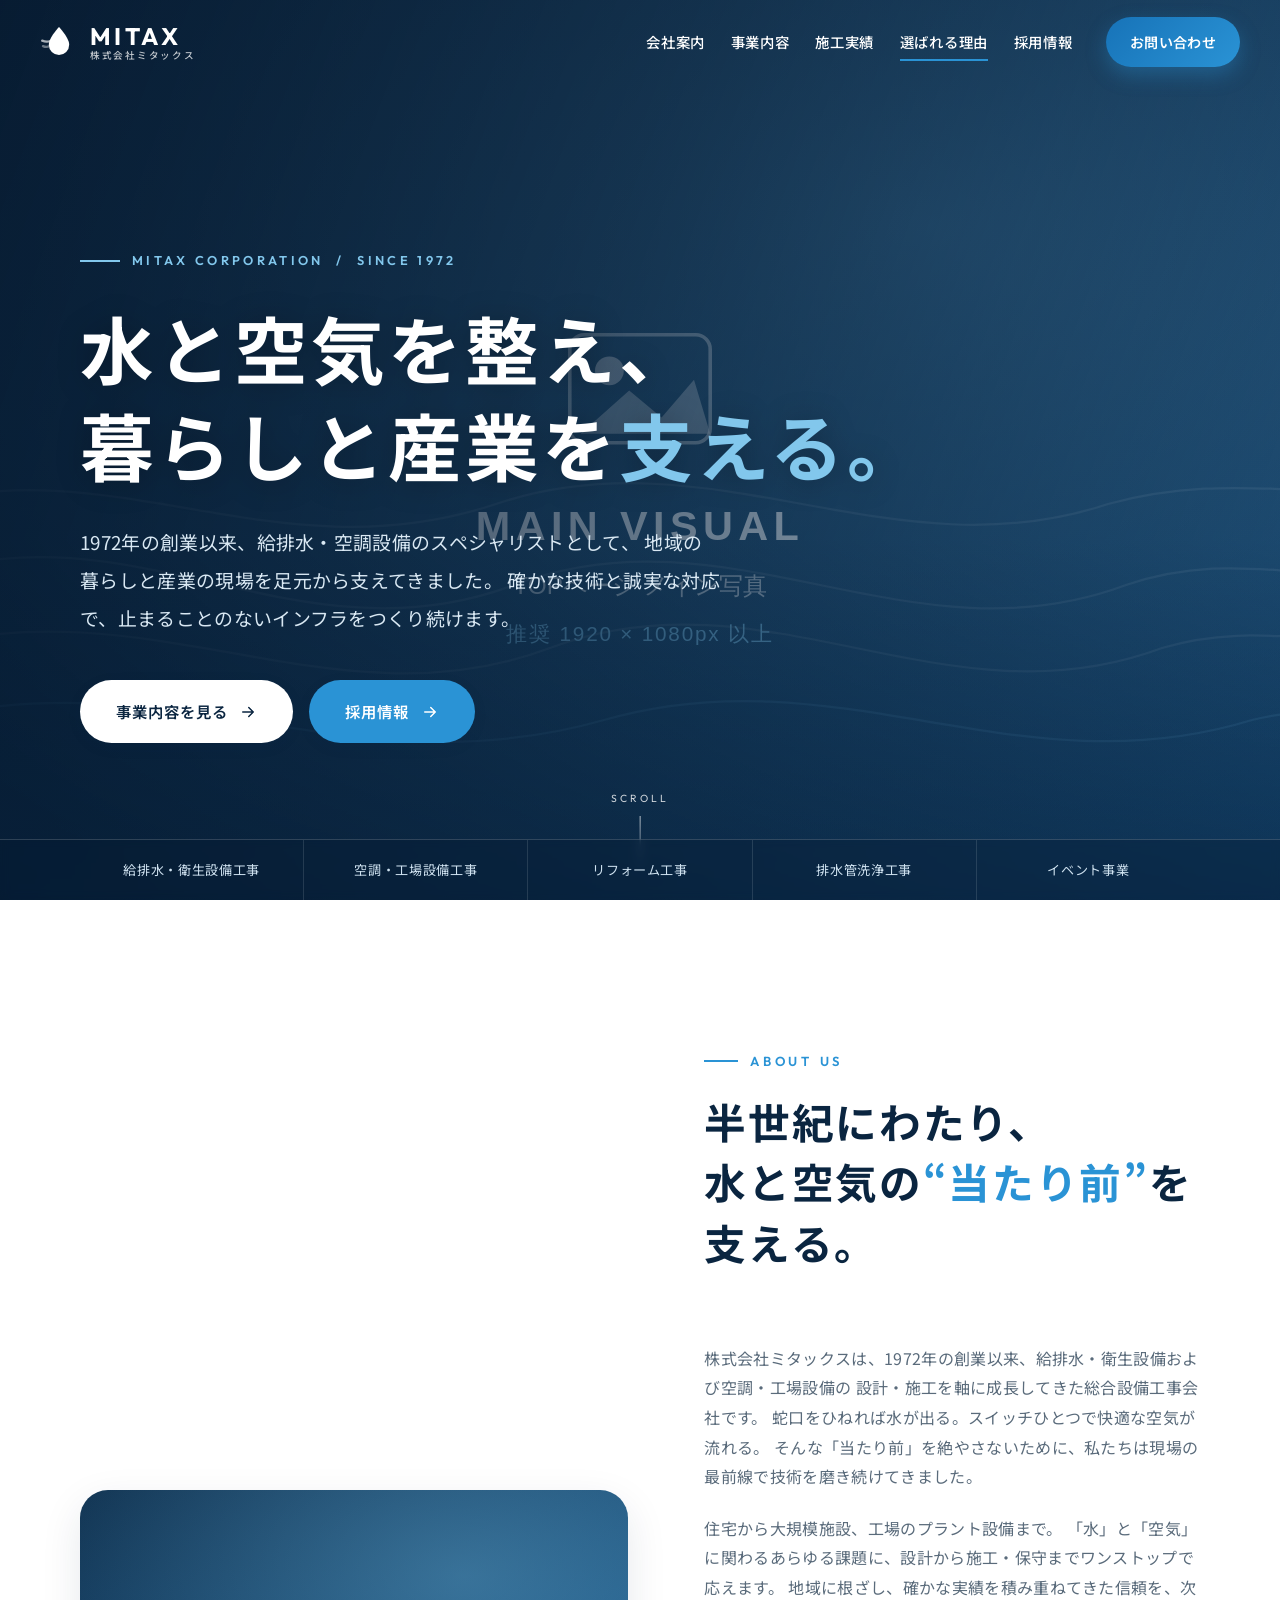
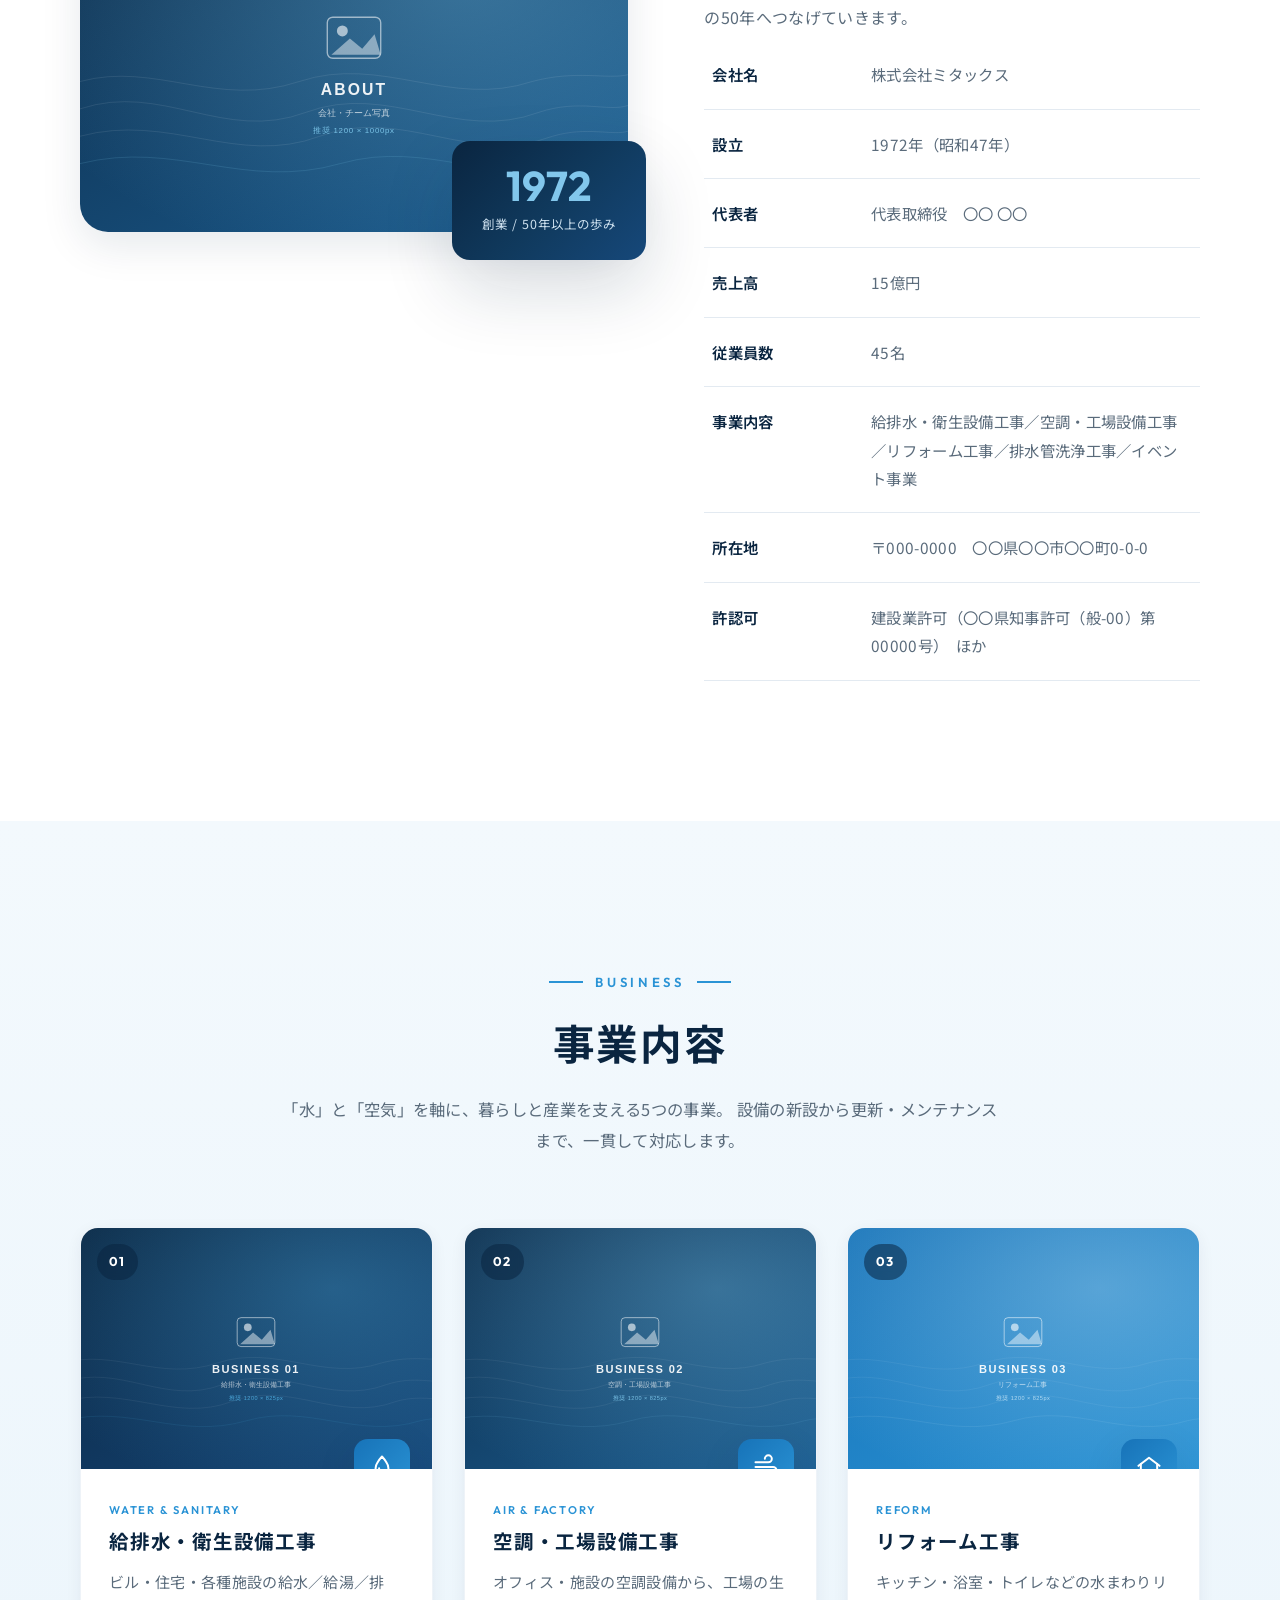
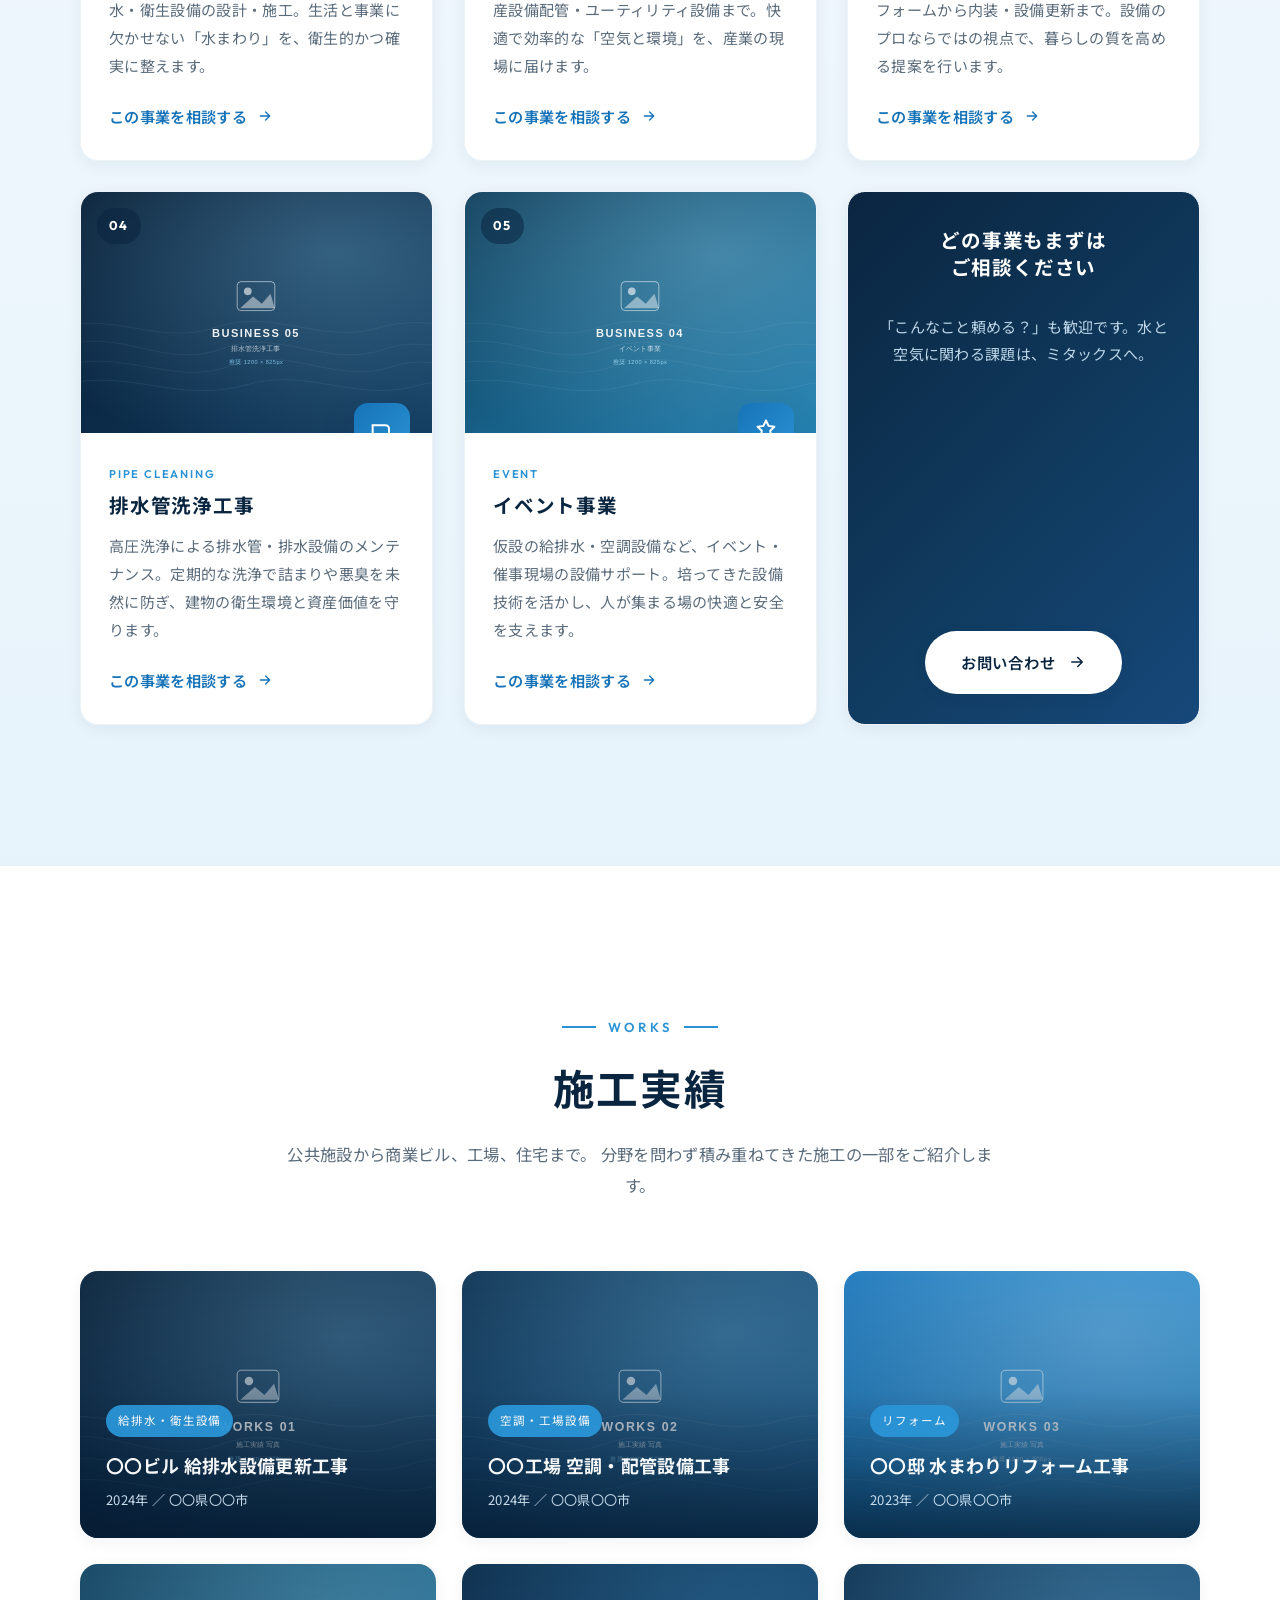
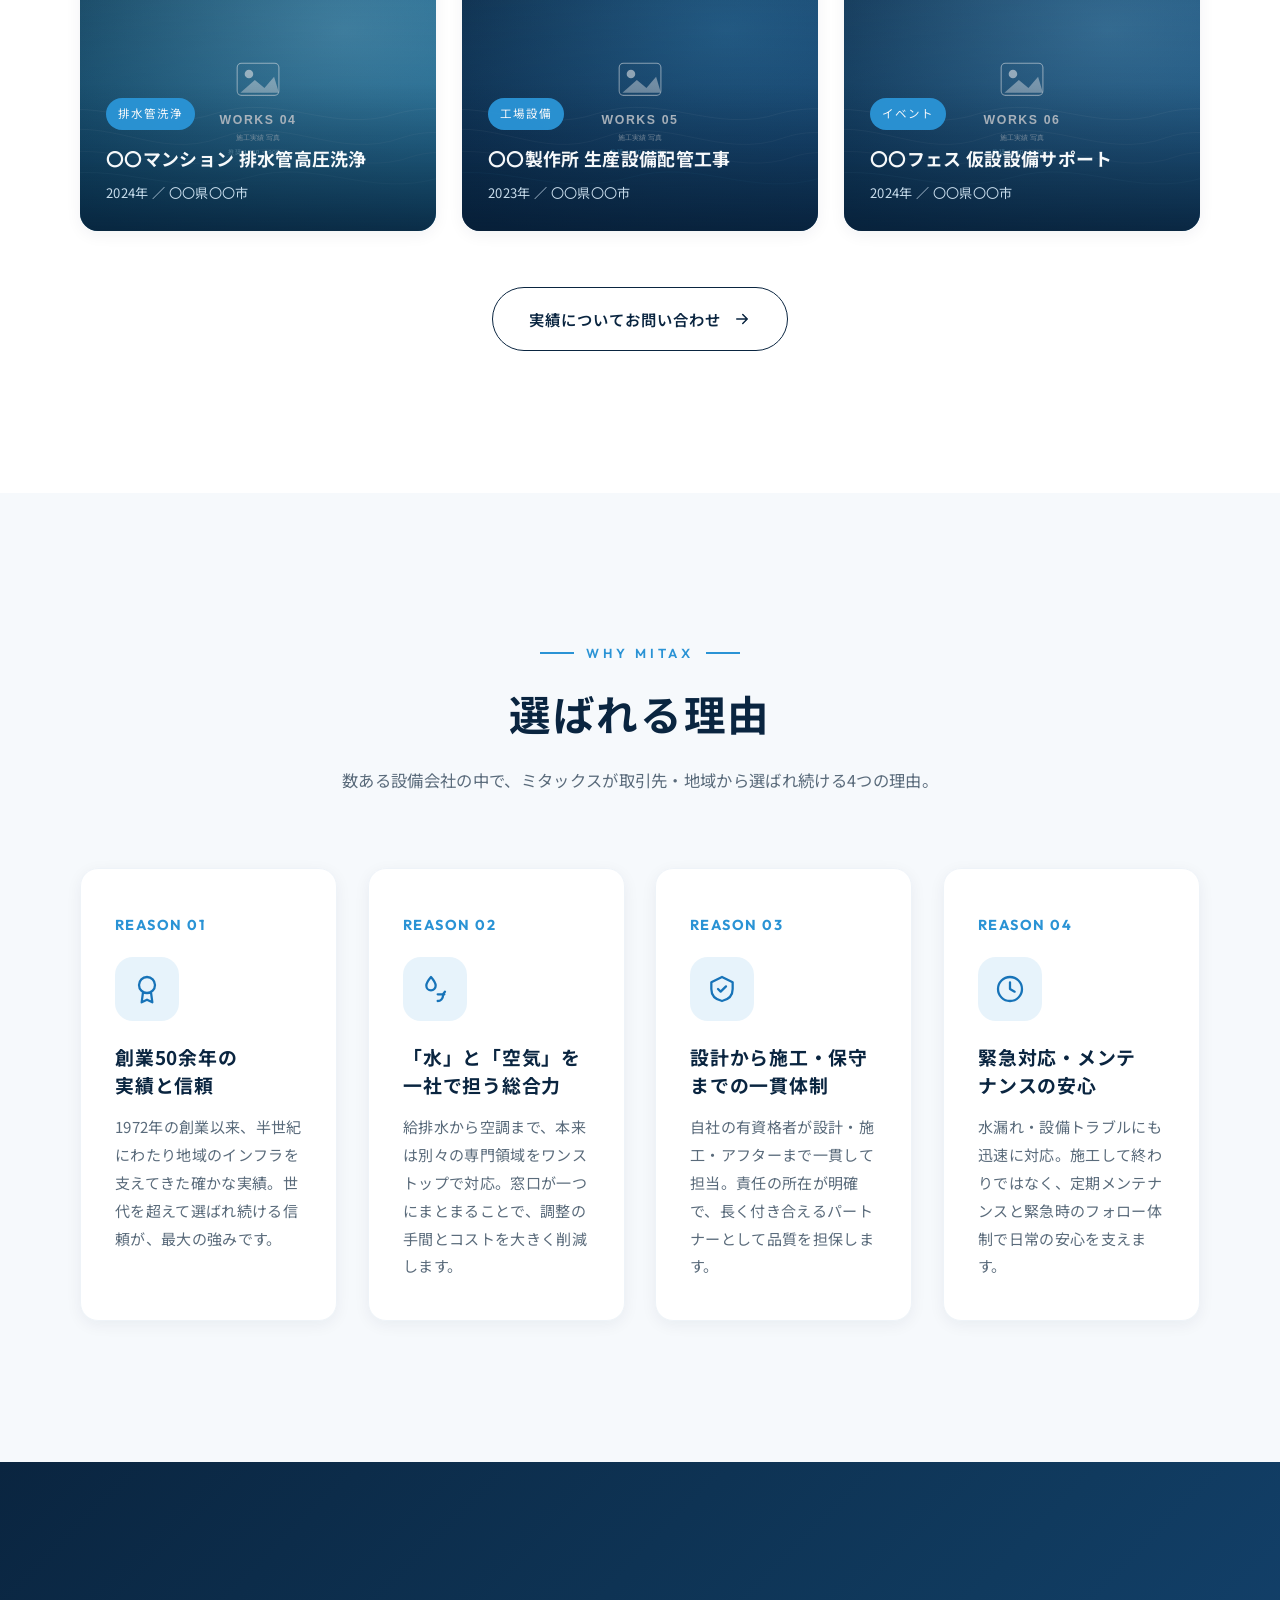
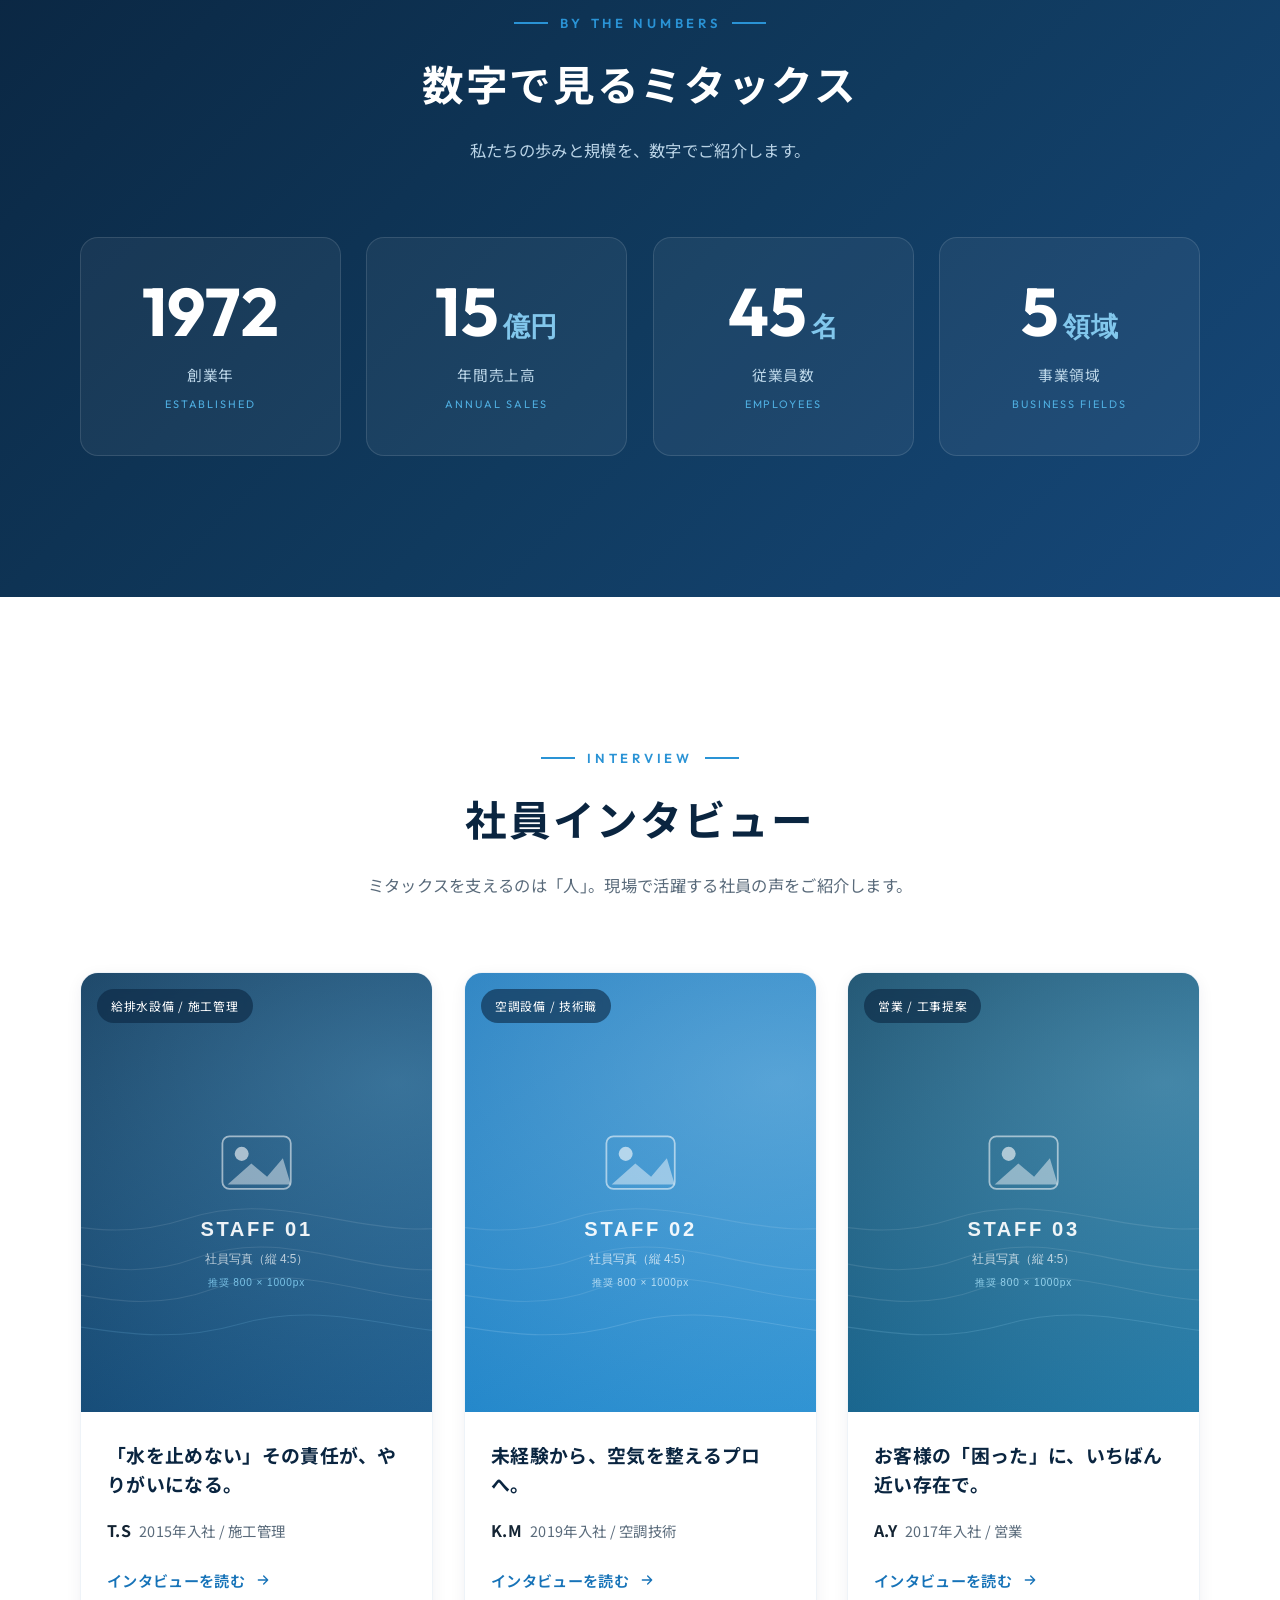
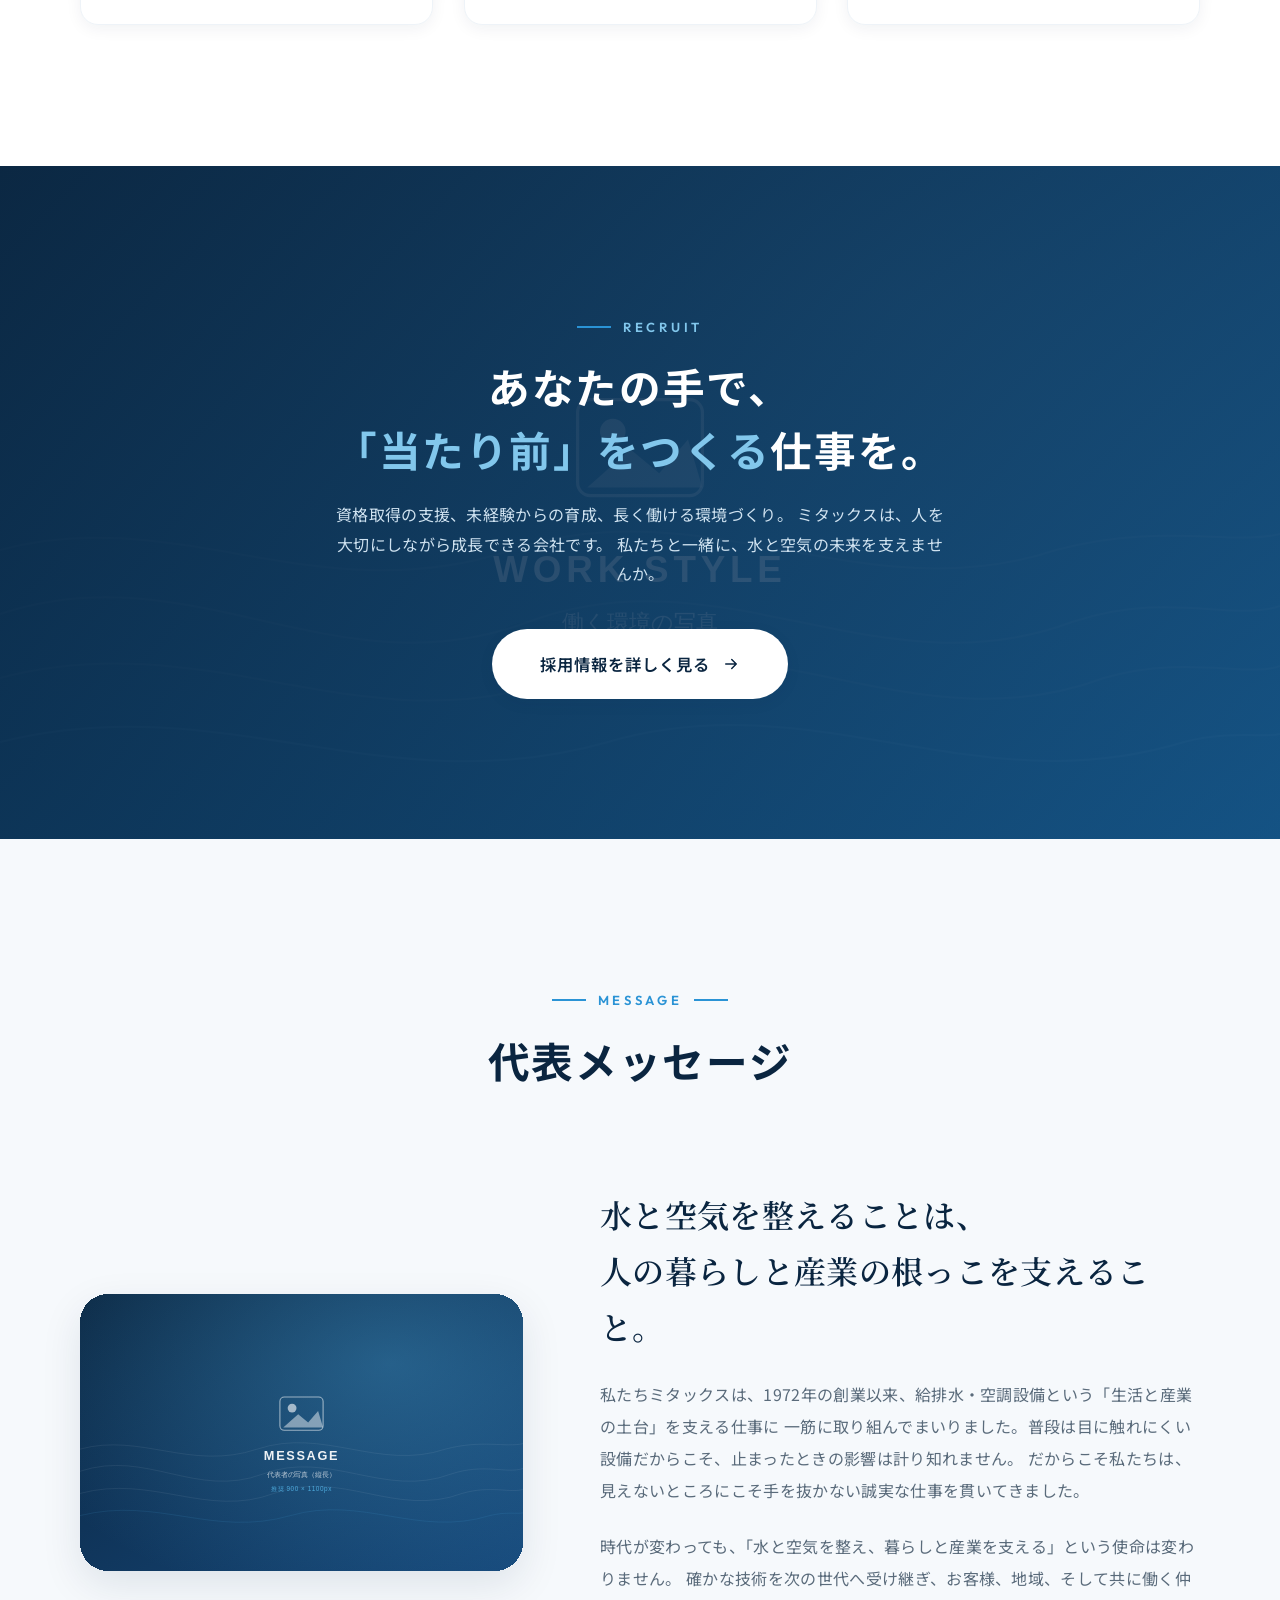
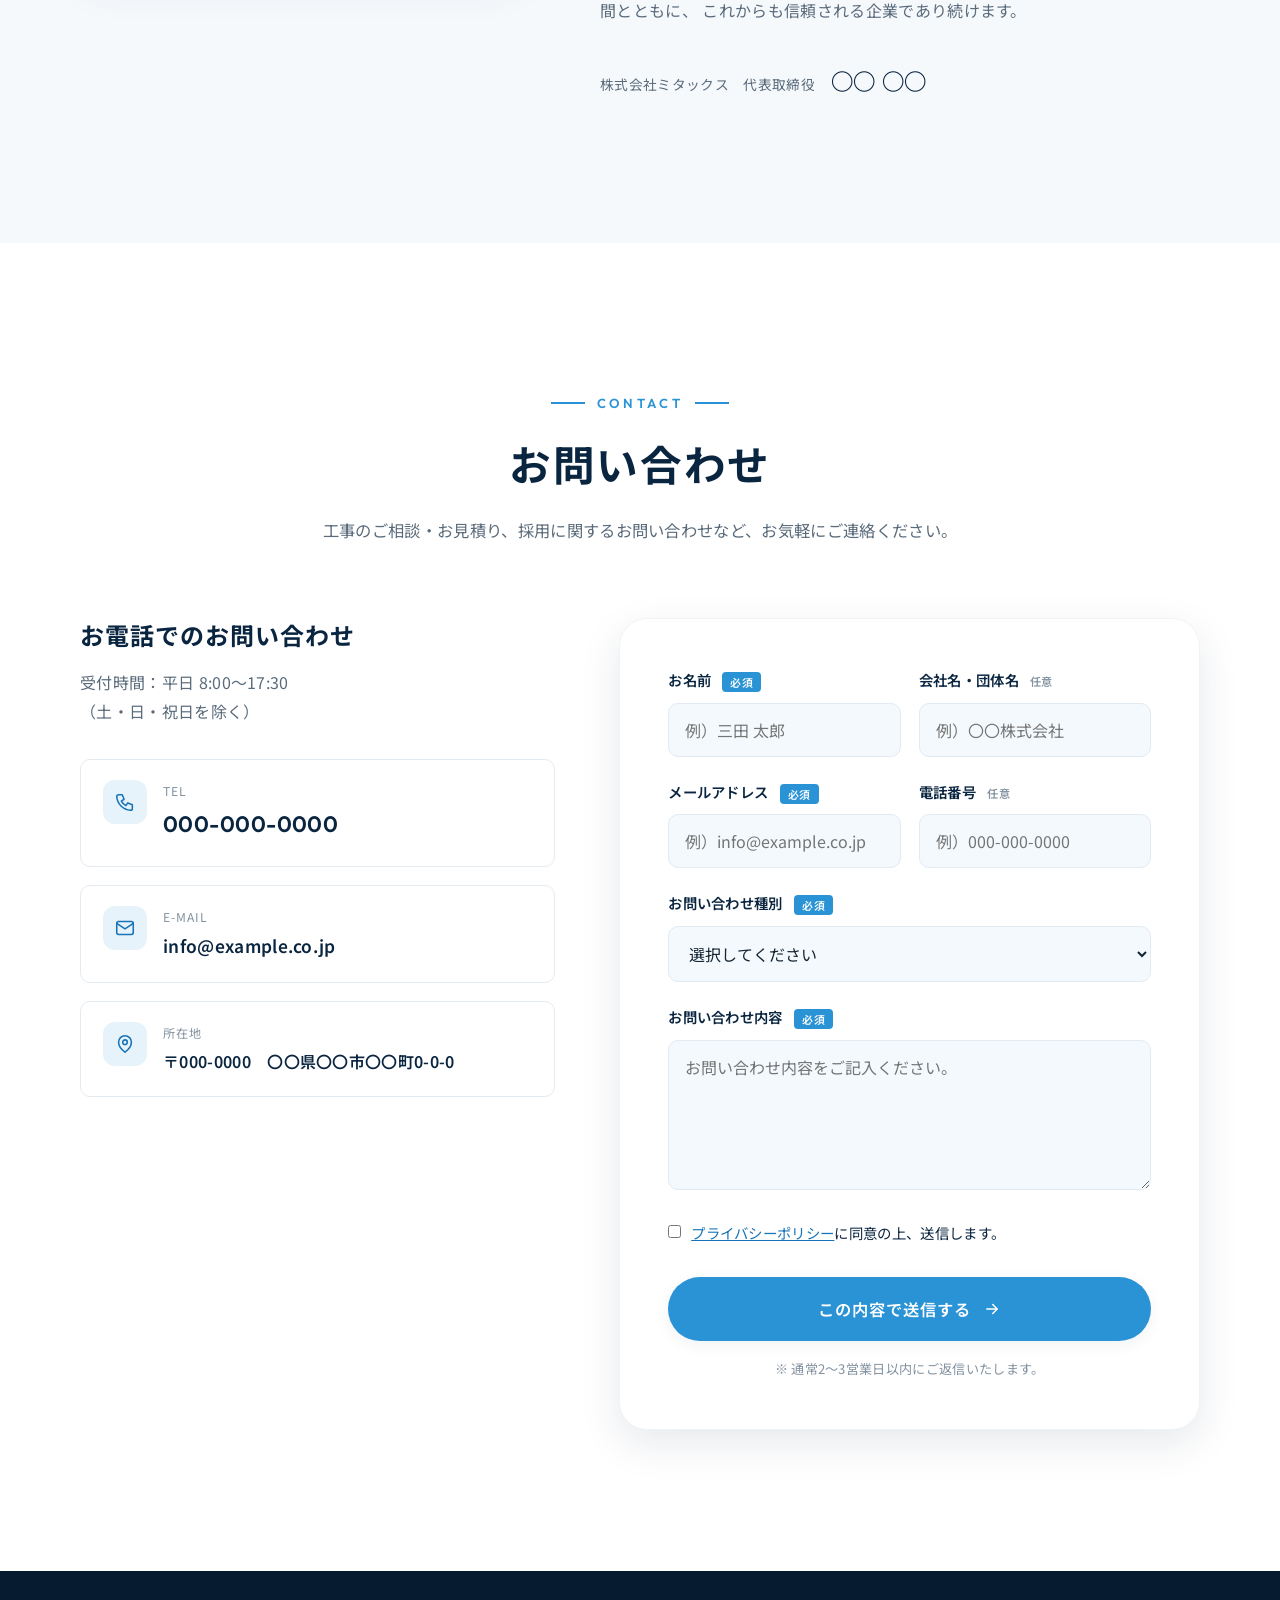
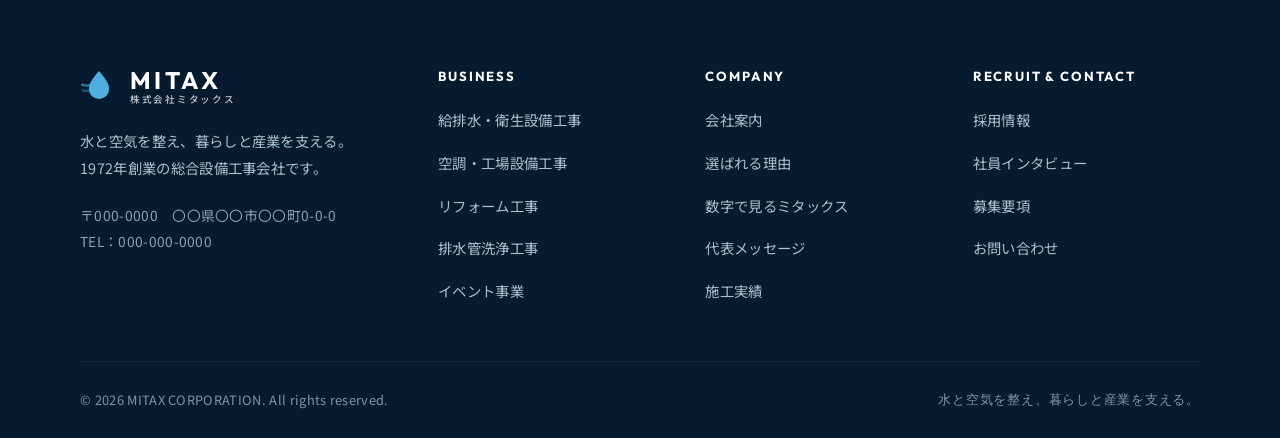
==== index.html @ fcdaeadb "Initial commit: 株式会社ミタックス コーポレートサイト Co-Authored-By: Claude Opus 4.8 <noreply@anthropic.com>" ====
<!DOCTYPE html>
<html lang="ja">
<head>
<meta charset="UTF-8">
<meta name="viewport" content="width=device-width, initial-scale=1.0">
<title>株式会社ミタックス｜水と空気を整え、暮らしと産業を支える。</title>
<meta name="description" content="株式会社ミタックスは、1972年創業の総合設備工事会社です。給排水・衛生設備工事、空調・工場設備工事、リフォーム工事、排水管洗浄工事、イベント事業を通じて、地域の暮らしと産業を支えます。">
<meta name="theme-color" content="#0a2540">

<!-- OGP（SNSシェア用。画像は本番URLに差し替えてください） -->
<meta property="og:type" content="website">
<meta property="og:title" content="株式会社ミタックス｜水と空気を整え、暮らしと産業を支える。">
<meta property="og:description" content="1972年創業の総合設備工事会社。給排水・空調・リフォーム・排水管洗浄・イベント事業で、暮らしと産業を支えます。">
<meta property="og:image" content="assets/images/hero.svg">

<link rel="icon" href="assets/images/favicon.svg" type="image/svg+xml">

<!-- Webフォント -->
<link rel="preconnect" href="https://fonts.googleapis.com">
<link rel="preconnect" href="https://fonts.gstatic.com" crossorigin>
<link href="https://fonts.googleapis.com/css2?family=Noto+Sans+JP:wght@400;500;700&family=Noto+Serif+JP:wght@600;700&family=Outfit:wght@500;600;700&display=swap" rel="stylesheet">

<link rel="stylesheet" href="css/style.css">
</head>
<body>

<!-- ============================================================
     ヘッダー / グローバルナビ
     ============================================================ -->
<header class="header">
  <div class="header__inner">
    <a href="#top" class="logo" aria-label="株式会社ミタックス トップへ">
      <svg class="logo__mark" viewBox="0 0 28 28" fill="none" aria-hidden="true">
        <path d="M14 3C14 3 6.5 10.8 6.5 16a7.5 7.5 0 0 0 15 0C21.5 10.8 14 3 14 3Z" fill="currentColor"/>
        <path d="M1.6 13c2.6 1.1 4.2 1.1 6.2 0" stroke="currentColor" stroke-width="1.7" stroke-linecap="round" opacity="0.65"/>
        <path d="M2.2 17c2 .85 3.2 .85 4.8 0" stroke="currentColor" stroke-width="1.7" stroke-linecap="round" opacity="0.4"/>
      </svg>
      <span class="logo__text">MITAX<small>株式会社ミタックス</small></span>
    </a>

    <nav class="nav" aria-label="メインナビゲーション">
      <a href="#about" class="nav__link">会社案内</a>
      <a href="#business" class="nav__link">事業内容</a>
      <a href="#works" class="nav__link">施工実績</a>
      <a href="#reasons" class="nav__link">選ばれる理由</a>
      <a href="recruit.html" class="nav__link">採用情報</a>
      <a href="#contact" class="nav__cta">お問い合わせ</a>
    </nav>

    <button class="nav-toggle" type="button" aria-label="メニューを開く" aria-expanded="false" aria-controls="">
      <span></span><span></span><span></span>
    </button>
  </div>
</header>

<main>

<!-- ============================================================
     01. TOP / ヒーロー
     ============================================================ -->
<section class="hero" id="top">
  <div class="hero__bg">
    <!-- ▼写真差し替え：assets/images/hero.svg を実写真に置き換え -->
    <img src="assets/images/hero.svg" alt="">
  </div>
  <div class="hero__inner">
    <div class="container">
      <div class="hero__copy">
        <span class="hero__tag">MITAX CORPORATION &nbsp;/&nbsp; since 1972</span>
        <h1 class="hero__title">
          <span class="br">水と空気を整え、</span>
          <span class="br">暮らしと産業を<span class="hl">支える。</span></span>
        </h1>
        <p class="hero__lead">
          1972年の創業以来、給排水・空調設備のスペシャリストとして、
          地域の暮らしと産業の現場を足元から支えてきました。
          確かな技術と誠実な対応で、止まることのないインフラをつくり続けます。
        </p>
        <div class="hero__actions btn-row">
          <a href="#business" class="btn btn--white">
            事業内容を見る
            <svg class="arrow" width="18" height="18" viewBox="0 0 24 24" fill="none" stroke="currentColor" stroke-width="2" stroke-linecap="round" stroke-linejoin="round"><path d="M5 12h14M13 6l6 6-6 6"/></svg>
          </a>
          <a href="recruit.html" class="btn btn--blue">
            採用情報
            <svg class="arrow" width="18" height="18" viewBox="0 0 24 24" fill="none" stroke="currentColor" stroke-width="2" stroke-linecap="round" stroke-linejoin="round"><path d="M5 12h14M13 6l6 6-6 6"/></svg>
          </a>
        </div>
      </div>
    </div>
  </div>

  <div class="hero__scroll" aria-hidden="true">
    <span>SCROLL</span>
    <span class="line"></span>
  </div>

  <div class="hero__index" aria-hidden="true">
    <ul>
      <li>給排水・衛生設備工事</li>
      <li>空調・工場設備工事</li>
      <li>リフォーム工事</li>
      <li>排水管洗浄工事</li>
      <li>イベント事業</li>
    </ul>
  </div>
</section>

<!-- ============================================================
     02. 会社案内 / About
     ============================================================ -->
<section class="section" id="about">
  <div class="container">
    <div class="about-grid">
      <div class="about-figure reveal-left">
        <!-- ▼写真差し替え：assets/images/about.svg -->
        <img src="assets/images/about.svg" alt="ミタックスの施工チーム">
        <div class="about-figure__badge">
          <div class="num">1972</div>
          <div class="label">創業 / 50年以上の歩み</div>
        </div>
      </div>

      <div class="about-body reveal-right">
        <div class="sec-head">
          <span class="sec-head__en">About Us</span>
          <h2 class="sec-head__title">半世紀にわたり、<br>水と空気の<span class="accent">“当たり前”</span>を支える。</h2>
        </div>
        <p>
          株式会社ミタックスは、1972年の創業以来、給排水・衛生設備および空調・工場設備の
          設計・施工を軸に成長してきた総合設備工事会社です。
          蛇口をひねれば水が出る。スイッチひとつで快適な空気が流れる。
          そんな「当たり前」を絶やさないために、私たちは現場の最前線で技術を磨き続けてきました。
        </p>
        <p>
          住宅から大規模施設、工場のプラント設備まで。
          「水」と「空気」に関わるあらゆる課題に、設計から施工・保守までワンストップで応えます。
          地域に根ざし、確かな実績を積み重ねてきた信頼を、次の50年へつなげていきます。
        </p>

        <!-- 会社概要テーブル（内容は実情報に差し替えてください） -->
        <table class="profile-table" aria-label="会社概要">
          <tbody>
            <tr><th>会社名</th><td>株式会社ミタックス</td></tr>
            <tr><th>設立</th><td>1972年（昭和47年）</td></tr>
            <tr><th>代表者</th><td>代表取締役　〇〇 〇〇</td></tr>
            <tr><th>売上高</th><td>15億円</td></tr>
            <tr><th>従業員数</th><td>45名</td></tr>
            <tr><th>事業内容</th><td>給排水・衛生設備工事／空調・工場設備工事／リフォーム工事／排水管洗浄工事／イベント事業</td></tr>
            <tr><th>所在地</th><td>〒000-0000　〇〇県〇〇市〇〇町0-0-0</td></tr>
            <tr><th>許認可</th><td>建設業許可（〇〇県知事許可（般-00）第00000号）　ほか</td></tr>
          </tbody>
        </table>
      </div>
    </div>
  </div>
</section>

<!-- ============================================================
     03. 事業内容 / Business
     ============================================================ -->
<section class="section section--sky" id="business">
  <div class="container">
    <div class="sec-head sec-head--center reveal">
      <span class="sec-head__en">Business</span>
      <h2 class="sec-head__title">事業内容</h2>
      <p class="sec-head__lead">「水」と「空気」を軸に、暮らしと産業を支える5つの事業。
        設備の新設から更新・メンテナンスまで、一貫して対応します。</p>
    </div>

    <div class="grid grid--3">

      <!-- 01 給排水・衛生設備工事 -->
      <article class="card biz-card reveal d1">
        <div class="biz-card__media">
          <img src="assets/images/biz-1.svg" alt="給排水・衛生設備工事">
          <span class="biz-card__no">01</span>
          <span class="biz-card__icon">
            <svg viewBox="0 0 24 24" fill="none" stroke="currentColor" stroke-width="1.7" stroke-linecap="round" stroke-linejoin="round"><path d="M12 3s5.5 6 5.5 10a5.5 5.5 0 0 1-11 0C6.5 9 12 3 12 3Z"/><path d="M9.5 13a2.5 2.5 0 0 0 2.5 2.5"/></svg>
          </span>
        </div>
        <div class="biz-card__body">
          <h3 class="biz-card__title"><span class="en">Water &amp; Sanitary</span>給排水・衛生設備工事</h3>
          <p class="biz-card__text">ビル・住宅・各種施設の給水／給湯／排水・衛生設備の設計・施工。生活と事業に欠かせない「水まわり」を、衛生的かつ確実に整えます。</p>
          <a href="#contact" class="link-arrow biz-card__more">この事業を相談する
            <svg width="16" height="16" viewBox="0 0 24 24" fill="none" stroke="currentColor" stroke-width="2" stroke-linecap="round" stroke-linejoin="round"><path d="M5 12h14M13 6l6 6-6 6"/></svg>
          </a>
        </div>
      </article>

      <!-- 02 空調・工場設備工事 -->
      <article class="card biz-card reveal d2">
        <div class="biz-card__media">
          <img src="assets/images/biz-2.svg" alt="空調・工場設備工事">
          <span class="biz-card__no">02</span>
          <span class="biz-card__icon">
            <svg viewBox="0 0 24 24" fill="none" stroke="currentColor" stroke-width="1.7" stroke-linecap="round" stroke-linejoin="round"><path d="M3 8h11a3 3 0 1 0-3-3"/><path d="M3 12h15a3 3 0 1 1-3 3"/><path d="M3 16h9a2.5 2.5 0 1 1-2.5 2.5"/></svg>
          </span>
        </div>
        <div class="biz-card__body">
          <h3 class="biz-card__title"><span class="en">Air &amp; Factory</span>空調・工場設備工事</h3>
          <p class="biz-card__text">オフィス・施設の空調設備から、工場の生産設備配管・ユーティリティ設備まで。快適で効率的な「空気と環境」を、産業の現場に届けます。</p>
          <a href="#contact" class="link-arrow biz-card__more">この事業を相談する
            <svg width="16" height="16" viewBox="0 0 24 24" fill="none" stroke="currentColor" stroke-width="2" stroke-linecap="round" stroke-linejoin="round"><path d="M5 12h14M13 6l6 6-6 6"/></svg>
          </a>
        </div>
      </article>

      <!-- 03 リフォーム工事 -->
      <article class="card biz-card reveal d3">
        <div class="biz-card__media">
          <img src="assets/images/biz-3.svg" alt="リフォーム工事">
          <span class="biz-card__no">03</span>
          <span class="biz-card__icon">
            <svg viewBox="0 0 24 24" fill="none" stroke="currentColor" stroke-width="1.7" stroke-linecap="round" stroke-linejoin="round"><path d="M3 11l9-7 9 7"/><path d="M5 9.5V20h14V9.5"/><path d="M10 20v-5h4v5"/></svg>
          </span>
        </div>
        <div class="biz-card__body">
          <h3 class="biz-card__title"><span class="en">Reform</span>リフォーム工事</h3>
          <p class="biz-card__text">キッチン・浴室・トイレなどの水まわりリフォームから内装・設備更新まで。設備のプロならではの視点で、暮らしの質を高める提案を行います。</p>
          <a href="#contact" class="link-arrow biz-card__more">この事業を相談する
            <svg width="16" height="16" viewBox="0 0 24 24" fill="none" stroke="currentColor" stroke-width="2" stroke-linecap="round" stroke-linejoin="round"><path d="M5 12h14M13 6l6 6-6 6"/></svg>
          </a>
        </div>
      </article>

      <!-- 04 排水管洗浄工事 -->
      <article class="card biz-card reveal d1">
        <div class="biz-card__media">
          <img src="assets/images/biz-5.svg" alt="排水管洗浄工事">
          <span class="biz-card__no">04</span>
          <span class="biz-card__icon">
            <svg viewBox="0 0 24 24" fill="none" stroke="currentColor" stroke-width="1.7" stroke-linecap="round" stroke-linejoin="round"><path d="M4 7h11a3 3 0 0 1 3 3v3"/><path d="M4 7v10"/><path d="M18 16v2M21 15v3M15 17v2"/></svg>
          </span>
        </div>
        <div class="biz-card__body">
          <h3 class="biz-card__title"><span class="en">Pipe Cleaning</span>排水管洗浄工事</h3>
          <p class="biz-card__text">高圧洗浄による排水管・排水設備のメンテナンス。定期的な洗浄で詰まりや悪臭を未然に防ぎ、建物の衛生環境と資産価値を守ります。</p>
          <a href="#contact" class="link-arrow biz-card__more">この事業を相談する
            <svg width="16" height="16" viewBox="0 0 24 24" fill="none" stroke="currentColor" stroke-width="2" stroke-linecap="round" stroke-linejoin="round"><path d="M5 12h14M13 6l6 6-6 6"/></svg>
          </a>
        </div>
      </article>

      <!-- 05 イベント事業 -->
      <article class="card biz-card reveal d2">
        <div class="biz-card__media">
          <img src="assets/images/biz-4.svg" alt="イベント事業">
          <span class="biz-card__no">05</span>
          <span class="biz-card__icon">
            <svg viewBox="0 0 24 24" fill="none" stroke="currentColor" stroke-width="1.7" stroke-linecap="round" stroke-linejoin="round"><path d="M12 3l2.2 4.6 5 .7-3.6 3.5.9 5-4.5-2.4L7.5 16.8l.9-5L4.8 8.3l5-.7z"/></svg>
          </span>
        </div>
        <div class="biz-card__body">
          <h3 class="biz-card__title"><span class="en">Event</span>イベント事業</h3>
          <p class="biz-card__text">仮設の給排水・空調設備など、イベント・催事現場の設備サポート。培ってきた設備技術を活かし、人が集まる場の快適と安全を支えます。</p>
          <a href="#contact" class="link-arrow biz-card__more">この事業を相談する
            <svg width="16" height="16" viewBox="0 0 24 24" fill="none" stroke="currentColor" stroke-width="2" stroke-linecap="round" stroke-linejoin="round"><path d="M5 12h14M13 6l6 6-6 6"/></svg>
          </a>
        </div>
      </article>

      <!-- お問い合わせ誘導カード -->
      <article class="card biz-card reveal d3" style="background:var(--grad-navy); color:#fff; justify-content:center;">
        <div class="biz-card__body" style="text-align:center; gap:18px;">
          <h3 class="biz-card__title" style="color:#fff;">どの事業もまずは<br>ご相談ください</h3>
          <p class="biz-card__text" style="color:#bcd6e8;">「こんなこと頼める？」も歓迎です。水と空気に関わる課題は、ミタックスへ。</p>
          <div style="margin-top:8px;">
            <a href="#contact" class="btn btn--white">お問い合わせ
              <svg class="arrow" width="18" height="18" viewBox="0 0 24 24" fill="none" stroke="currentColor" stroke-width="2" stroke-linecap="round" stroke-linejoin="round"><path d="M5 12h14M13 6l6 6-6 6"/></svg>
            </a>
          </div>
        </div>
      </article>

    </div>
  </div>
</section>

<!-- ============================================================
     04. 施工実績 / Works
     ============================================================ -->
<section class="section" id="works">
  <div class="container">
    <div class="sec-head sec-head--center reveal">
      <span class="sec-head__en">Works</span>
      <h2 class="sec-head__title">施工実績</h2>
      <p class="sec-head__lead">公共施設から商業ビル、工場、住宅まで。
        分野を問わず積み重ねてきた施工の一部をご紹介します。</p>
    </div>

    <div class="works-grid">
      <!-- ▼1件ずつ、写真(img)・カテゴリ・タイトル・メタを差し替えてください -->
      <a href="#contact" class="work reveal d1">
        <img src="assets/images/work-1.svg" alt="施工実績写真">
        <div class="work__overlay">
          <span class="work__cat">給排水・衛生設備</span>
          <span class="work__title">〇〇ビル 給排水設備更新工事</span>
          <span class="work__meta">2024年 ／ 〇〇県〇〇市</span>
        </div>
      </a>
      <a href="#contact" class="work reveal d2">
        <img src="assets/images/work-2.svg" alt="施工実績写真">
        <div class="work__overlay">
          <span class="work__cat">空調・工場設備</span>
          <span class="work__title">〇〇工場 空調・配管設備工事</span>
          <span class="work__meta">2024年 ／ 〇〇県〇〇市</span>
        </div>
      </a>
      <a href="#contact" class="work reveal d3">
        <img src="assets/images/work-3.svg" alt="施工実績写真">
        <div class="work__overlay">
          <span class="work__cat">リフォーム</span>
          <span class="work__title">〇〇邸 水まわりリフォーム工事</span>
          <span class="work__meta">2023年 ／ 〇〇県〇〇市</span>
        </div>
      </a>
      <a href="#contact" class="work reveal d1">
        <img src="assets/images/work-4.svg" alt="施工実績写真">
        <div class="work__overlay">
          <span class="work__cat">排水管洗浄</span>
          <span class="work__title">〇〇マンション 排水管高圧洗浄</span>
          <span class="work__meta">2024年 ／ 〇〇県〇〇市</span>
        </div>
      </a>
      <a href="#contact" class="work reveal d2">
        <img src="assets/images/work-5.svg" alt="施工実績写真">
        <div class="work__overlay">
          <span class="work__cat">工場設備</span>
          <span class="work__title">〇〇製作所 生産設備配管工事</span>
          <span class="work__meta">2023年 ／ 〇〇県〇〇市</span>
        </div>
      </a>
      <a href="#contact" class="work reveal d3">
        <img src="assets/images/work-6.svg" alt="施工実績写真">
        <div class="work__overlay">
          <span class="work__cat">イベント</span>
          <span class="work__title">〇〇フェス 仮設設備サポート</span>
          <span class="work__meta">2024年 ／ 〇〇県〇〇市</span>
        </div>
      </a>
    </div>

    <div class="btn-row btn-row--center mt-l reveal">
      <a href="#contact" class="btn btn--ghost">実績についてお問い合わせ
        <svg class="arrow" width="18" height="18" viewBox="0 0 24 24" fill="none" stroke="currentColor" stroke-width="2" stroke-linecap="round" stroke-linejoin="round"><path d="M5 12h14M13 6l6 6-6 6"/></svg>
      </a>
    </div>
  </div>
</section>

<!-- ============================================================
     05. 選ばれる理由 / Reasons
     ============================================================ -->
<section class="section section--paper" id="reasons">
  <div class="container">
    <div class="sec-head sec-head--center reveal">
      <span class="sec-head__en">Why Mitax</span>
      <h2 class="sec-head__title">選ばれる理由</h2>
      <p class="sec-head__lead">数ある設備会社の中で、ミタックスが取引先・地域から選ばれ続ける4つの理由。</p>
    </div>

    <div class="grid grid--4">
      <div class="reason-card reveal d1">
        <span class="reason-card__no">REASON 01</span>
        <span class="reason-card__icon">
          <svg viewBox="0 0 24 24" fill="none" stroke="currentColor" stroke-width="1.7" stroke-linecap="round" stroke-linejoin="round"><circle cx="12" cy="9" r="6"/><path d="M9 14.5L8 22l4-2 4 2-1-7.5"/></svg>
        </span>
        <h3 class="reason-card__title">創業50余年の<br>実績と信頼</h3>
        <p class="reason-card__text">1972年の創業以来、半世紀にわたり地域のインフラを支えてきた確かな実績。世代を超えて選ばれ続ける信頼が、最大の強みです。</p>
      </div>

      <div class="reason-card reveal d2">
        <span class="reason-card__no">REASON 02</span>
        <span class="reason-card__icon">
          <svg viewBox="0 0 24 24" fill="none" stroke="currentColor" stroke-width="1.7" stroke-linecap="round" stroke-linejoin="round"><path d="M9 3s3.5 4 3.5 6.5a3.5 3.5 0 0 1-7 0C5.5 7 9 3 9 3Z"/><path d="M14 21a4 4 0 0 0 4-4c0-1.6 1.5-3 1.5-3"/><path d="M14 16h5"/></svg>
        </span>
        <h3 class="reason-card__title">「水」と「空気」を<br>一社で担う総合力</h3>
        <p class="reason-card__text">給排水から空調まで、本来は別々の専門領域をワンストップで対応。窓口が一つにまとまることで、調整の手間とコストを大きく削減します。</p>
      </div>

      <div class="reason-card reveal d3">
        <span class="reason-card__no">REASON 03</span>
        <span class="reason-card__icon">
          <svg viewBox="0 0 24 24" fill="none" stroke="currentColor" stroke-width="1.7" stroke-linecap="round" stroke-linejoin="round"><path d="M12 3l8 4v5c0 5-3.5 8-8 9-4.5-1-8-4-8-9V7z"/><path d="M9 12l2 2 4-4"/></svg>
        </span>
        <h3 class="reason-card__title">設計から施工・保守<br>までの一貫体制</h3>
        <p class="reason-card__text">自社の有資格者が設計・施工・アフターまで一貫して担当。責任の所在が明確で、長く付き合えるパートナーとして品質を担保します。</p>
      </div>

      <div class="reason-card reveal d4">
        <span class="reason-card__no">REASON 04</span>
        <span class="reason-card__icon">
          <svg viewBox="0 0 24 24" fill="none" stroke="currentColor" stroke-width="1.7" stroke-linecap="round" stroke-linejoin="round"><circle cx="12" cy="12" r="9"/><path d="M12 7v5l3.5 2"/></svg>
        </span>
        <h3 class="reason-card__title">緊急対応・メンテ<br>ナンスの安心</h3>
        <p class="reason-card__text">水漏れ・設備トラブルにも迅速に対応。施工して終わりではなく、定期メンテナンスと緊急時のフォロー体制で日常の安心を支えます。</p>
      </div>
    </div>
  </div>
</section>

<!-- ============================================================
     06. 数字で見るミタックス / Numbers
     ============================================================ -->
<section class="section section--navy" id="numbers">
  <div class="container">
    <div class="sec-head sec-head--center reveal">
      <span class="sec-head__en">By the Numbers</span>
      <h2 class="sec-head__title">数字で見るミタックス</h2>
      <p class="sec-head__lead">私たちの歩みと規模を、数字でご紹介します。</p>
    </div>

    <div class="stats-grid">
      <div class="stat reveal d1">
        <div class="stat__num">1972</div>
        <div class="stat__label">創業年</div>
        <div class="stat__en">Established</div>
      </div>
      <div class="stat reveal d2">
        <div class="stat__num"><span data-count="15" data-decimals="0">0</span><span class="unit">億円</span></div>
        <div class="stat__label">年間売上高</div>
        <div class="stat__en">Annual Sales</div>
      </div>
      <div class="stat reveal d3">
        <div class="stat__num"><span data-count="45" data-decimals="0">0</span><span class="unit">名</span></div>
        <div class="stat__label">従業員数</div>
        <div class="stat__en">Employees</div>
      </div>
      <div class="stat reveal d4">
        <div class="stat__num"><span data-count="5" data-decimals="0">0</span><span class="unit">領域</span></div>
        <div class="stat__label">事業領域</div>
        <div class="stat__en">Business Fields</div>
      </div>
    </div>
  </div>
</section>

<!-- ============================================================
     07. 社員インタビュー / Interview（抜粋）
     ============================================================ -->
<section class="section" id="interview">
  <div class="container">
    <div class="sec-head sec-head--center reveal">
      <span class="sec-head__en">Interview</span>
      <h2 class="sec-head__title">社員インタビュー</h2>
      <p class="sec-head__lead">ミタックスを支えるのは「人」。現場で活躍する社員の声をご紹介します。</p>
    </div>

    <div class="interview-grid">
      <article class="interview reveal d1">
        <div class="interview__media">
          <img src="assets/images/person-1.svg" alt="社員写真">
          <span class="interview__cat">給排水設備 / 施工管理</span>
        </div>
        <div class="interview__body">
          <p class="interview__catch">「水を止めない」その責任が、やりがいになる。</p>
          <p class="interview__person"><strong>T.S</strong>2015年入社 / 施工管理</p>
          <a href="recruit.html#interview" class="link-arrow interview__more">インタビューを読む
            <svg width="16" height="16" viewBox="0 0 24 24" fill="none" stroke="currentColor" stroke-width="2" stroke-linecap="round" stroke-linejoin="round"><path d="M5 12h14M13 6l6 6-6 6"/></svg>
          </a>
        </div>
      </article>

      <article class="interview reveal d2">
        <div class="interview__media">
          <img src="assets/images/person-2.svg" alt="社員写真">
          <span class="interview__cat">空調設備 / 技術職</span>
        </div>
        <div class="interview__body">
          <p class="interview__catch">未経験から、空気を整えるプロへ。</p>
          <p class="interview__person"><strong>K.M</strong>2019年入社 / 空調技術</p>
          <a href="recruit.html#interview" class="link-arrow interview__more">インタビューを読む
            <svg width="16" height="16" viewBox="0 0 24 24" fill="none" stroke="currentColor" stroke-width="2" stroke-linecap="round" stroke-linejoin="round"><path d="M5 12h14M13 6l6 6-6 6"/></svg>
          </a>
        </div>
      </article>

      <article class="interview reveal d3">
        <div class="interview__media">
          <img src="assets/images/person-3.svg" alt="社員写真">
          <span class="interview__cat">営業 / 工事提案</span>
        </div>
        <div class="interview__body">
          <p class="interview__catch">お客様の「困った」に、いちばん近い存在で。</p>
          <p class="interview__person"><strong>A.Y</strong>2017年入社 / 営業</p>
          <a href="recruit.html#interview" class="link-arrow interview__more">インタビューを読む
            <svg width="16" height="16" viewBox="0 0 24 24" fill="none" stroke="currentColor" stroke-width="2" stroke-linecap="round" stroke-linejoin="round"><path d="M5 12h14M13 6l6 6-6 6"/></svg>
          </a>
        </div>
      </article>
    </div>
  </div>
</section>

<!-- ============================================================
     08. 採用情報 / Recruit（誘導バンド）
     ============================================================ -->
<section class="section cta-band" id="recruit">
  <div class="cta-band__bg">
    <img src="assets/images/recruit-life.svg" alt="">
  </div>
  <div class="container">
    <div class="reveal">
      <span class="sec-head__en" style="justify-content:center; color:var(--blue-300);">Recruit</span>
      <h2 class="cta-band__title mt-s">あなたの手で、<br><span class="accent">「当たり前」をつくる</span>仕事を。</h2>
      <p class="cta-band__lead">
        資格取得の支援、未経験からの育成、長く働ける環境づくり。
        ミタックスは、人を大切にしながら成長できる会社です。
        私たちと一緒に、水と空気の未来を支えませんか。
      </p>
      <div class="btn-row btn-row--center">
        <a href="recruit.html" class="btn btn--white btn--lg">採用情報を詳しく見る
          <svg class="arrow" width="18" height="18" viewBox="0 0 24 24" fill="none" stroke="currentColor" stroke-width="2" stroke-linecap="round" stroke-linejoin="round"><path d="M5 12h14M13 6l6 6-6 6"/></svg>
        </a>
      </div>
    </div>
  </div>
</section>

<!-- ============================================================
     09. 代表メッセージ / Message
     ============================================================ -->
<section class="section section--paper" id="message">
  <div class="container">
    <div class="sec-head sec-head--center reveal">
      <span class="sec-head__en">Message</span>
      <h2 class="sec-head__title">代表メッセージ</h2>
    </div>

    <div class="message-grid">
      <div class="message-figure reveal-left">
        <!-- ▼写真差し替え：assets/images/message.svg（代表者写真・縦長） -->
        <img src="assets/images/message.svg" alt="代表取締役">
      </div>
      <div class="message-body reveal-right">
        <p class="lead">水と空気を整えることは、<br>人の暮らしと産業の根っこを支えること。</p>
        <p>
          私たちミタックスは、1972年の創業以来、給排水・空調設備という「生活と産業の土台」を支える仕事に
          一筋に取り組んでまいりました。普段は目に触れにくい設備だからこそ、止まったときの影響は計り知れません。
          だからこそ私たちは、見えないところにこそ手を抜かない誠実な仕事を貫いてきました。
        </p>
        <p>
          時代が変わっても、「水と空気を整え、暮らしと産業を支える」という使命は変わりません。
          確かな技術を次の世代へ受け継ぎ、お客様、地域、そして共に働く仲間とともに、
          これからも信頼される企業であり続けます。
        </p>
        <div class="message-sign">
          <span class="role">株式会社ミタックス　代表取締役</span>
          <span class="name">〇〇 〇〇</span>
        </div>
      </div>
    </div>
  </div>
</section>

<!-- ============================================================
     10. お問い合わせ / Contact
     ============================================================ -->
<section class="section" id="contact">
  <div class="container">
    <div class="sec-head sec-head--center reveal">
      <span class="sec-head__en">Contact</span>
      <h2 class="sec-head__title">お問い合わせ</h2>
      <p class="sec-head__lead">工事のご相談・お見積り、採用に関するお問い合わせなど、お気軽にご連絡ください。</p>
    </div>

    <div class="contact-grid">
      <aside class="contact-aside reveal-left">
        <h3>お電話でのお問い合わせ</h3>
        <p>受付時間：平日 8:00〜17:30<br>（土・日・祝日を除く）</p>
        <div class="contact-info">
          <div class="contact-info__item">
            <span class="ic"><svg viewBox="0 0 24 24" fill="none" stroke="currentColor" stroke-width="1.7" stroke-linecap="round" stroke-linejoin="round"><path d="M5 4h4l2 5-3 2a12 12 0 0 0 5 5l2-3 5 2v4a2 2 0 0 1-2 2A16 16 0 0 1 3 6a2 2 0 0 1 2-2z"/></svg></span>
            <div><div class="label">TEL</div><div class="value tel">000-000-0000</div></div>
          </div>
          <div class="contact-info__item">
            <span class="ic"><svg viewBox="0 0 24 24" fill="none" stroke="currentColor" stroke-width="1.7" stroke-linecap="round" stroke-linejoin="round"><rect x="3" y="5" width="18" height="14" rx="2"/><path d="M3 7l9 6 9-6"/></svg></span>
            <div><div class="label">E-MAIL</div><div class="value">info@example.co.jp</div></div>
          </div>
          <div class="contact-info__item">
            <span class="ic"><svg viewBox="0 0 24 24" fill="none" stroke="currentColor" stroke-width="1.7" stroke-linecap="round" stroke-linejoin="round"><path d="M12 21s-7-5.6-7-11a7 7 0 0 1 14 0c0 5.4-7 11-7 11z"/><circle cx="12" cy="10" r="2.5"/></svg></span>
            <div><div class="label">所在地</div><div class="value" style="font-size:1rem;">〒000-0000　〇〇県〇〇市〇〇町0-0-0</div></div>
          </div>
        </div>
      </aside>

      <!-- お問い合わせフォーム（送信処理は別途設定） -->
      <form class="form reveal-right" data-demo-form novalidate>
        <div class="form__row two">
          <div>
            <label for="f-name">お名前 <span class="req">必須</span></label>
            <input type="text" id="f-name" name="name" placeholder="例）三田 太郎" required>
          </div>
          <div>
            <label for="f-company">会社名・団体名 <span class="opt">任意</span></label>
            <input type="text" id="f-company" name="company" placeholder="例）〇〇株式会社">
          </div>
        </div>
        <div class="form__row two">
          <div>
            <label for="f-email">メールアドレス <span class="req">必須</span></label>
            <input type="email" id="f-email" name="email" placeholder="例）info@example.co.jp" required>
          </div>
          <div>
            <label for="f-tel">電話番号 <span class="opt">任意</span></label>
            <input type="tel" id="f-tel" name="tel" placeholder="例）000-000-0000">
          </div>
        </div>
        <div class="form__row">
          <label for="f-type">お問い合わせ種別 <span class="req">必須</span></label>
          <select id="f-type" name="type" required>
            <option value="">選択してください</option>
            <option>給排水・衛生設備工事について</option>
            <option>空調・工場設備工事について</option>
            <option>リフォーム工事について</option>
            <option>排水管洗浄について</option>
            <option>イベント事業について</option>
            <option>採用について</option>
            <option>その他</option>
          </select>
        </div>
        <div class="form__row">
          <label for="f-message">お問い合わせ内容 <span class="req">必須</span></label>
          <textarea id="f-message" name="message" placeholder="お問い合わせ内容をご記入ください。" required></textarea>
        </div>
        <div class="form__row form__privacy">
          <input type="checkbox" id="f-agree" name="agree" required>
          <label for="f-agree" style="margin:0; font-weight:400;">
            <a href="#">プライバシーポリシー</a>に同意の上、送信します。
          </label>
        </div>
        <button type="submit" class="btn btn--blue btn--lg">
          この内容で送信する
          <svg class="arrow" width="18" height="18" viewBox="0 0 24 24" fill="none" stroke="currentColor" stroke-width="2" stroke-linecap="round" stroke-linejoin="round"><path d="M5 12h14M13 6l6 6-6 6"/></svg>
        </button>
        <p class="form__note">※ 通常2〜3営業日以内にご返信いたします。</p>
      </form>
    </div>
  </div>
</section>

</main>

<!-- ============================================================
     フッター
     ============================================================ -->
<footer class="footer">
  <div class="container">
    <div class="footer__top">
      <div class="footer__brand">
        <a href="#top" class="logo">
          <svg class="logo__mark" viewBox="0 0 28 28" fill="none" aria-hidden="true">
            <path d="M14 3C14 3 6.5 10.8 6.5 16a7.5 7.5 0 0 0 15 0C21.5 10.8 14 3 14 3Z" fill="currentColor"/>
            <path d="M1.6 13c2.6 1.1 4.2 1.1 6.2 0" stroke="currentColor" stroke-width="1.7" stroke-linecap="round" opacity="0.65"/>
            <path d="M2.2 17c2 .85 3.2 .85 4.8 0" stroke="currentColor" stroke-width="1.7" stroke-linecap="round" opacity="0.4"/>
          </svg>
          <span class="logo__text">MITAX<small>株式会社ミタックス</small></span>
        </a>
        <p>水と空気を整え、暮らしと産業を支える。<br>1972年創業の総合設備工事会社です。</p>
        <p class="addr">〒000-0000　〇〇県〇〇市〇〇町0-0-0<br>TEL：000-000-0000</p>
      </div>

      <div class="footer__col">
        <h4>Business</h4>
        <ul>
          <li><a href="#business">給排水・衛生設備工事</a></li>
          <li><a href="#business">空調・工場設備工事</a></li>
          <li><a href="#business">リフォーム工事</a></li>
          <li><a href="#business">排水管洗浄工事</a></li>
          <li><a href="#business">イベント事業</a></li>
        </ul>
      </div>

      <div class="footer__col">
        <h4>Company</h4>
        <ul>
          <li><a href="#about">会社案内</a></li>
          <li><a href="#reasons">選ばれる理由</a></li>
          <li><a href="#numbers">数字で見るミタックス</a></li>
          <li><a href="#message">代表メッセージ</a></li>
          <li><a href="#works">施工実績</a></li>
        </ul>
      </div>

      <div class="footer__col">
        <h4>Recruit &amp; Contact</h4>
        <ul>
          <li><a href="recruit.html">採用情報</a></li>
          <li><a href="recruit.html#interview">社員インタビュー</a></li>
          <li><a href="recruit.html#requirements">募集要項</a></li>
          <li><a href="#contact">お問い合わせ</a></li>
        </ul>
      </div>
    </div>

    <div class="footer__bottom">
      <span>© <span data-year>2026</span> MITAX CORPORATION. All rights reserved.</span>
      <span class="made">水と空気を整え、暮らしと産業を支える。</span>
    </div>
  </div>
</footer>

<!-- ページトップ -->
<a href="#top" class="pagetop" aria-label="ページの先頭へ戻る">
  <svg width="20" height="20" viewBox="0 0 24 24" fill="none" stroke="currentColor" stroke-width="2" stroke-linecap="round" stroke-linejoin="round"><path d="M12 19V5M5 12l7-7 7 7"/></svg>
</a>

<script src="js/main.js"></script>
</body>
</html>
---- css/style.css ----
@charset "UTF-8";
/* =============================================================
   株式会社ミタックス コーポレートサイト
   style.css  —  デザインシステム / 全ページ共通スタイル
   -------------------------------------------------------------
   カラー : 白 × ネイビー × 水色
   コンセプト : 水と空気を整え、暮らしと産業を支える。
   ※ 色やフォントを変えたいときは、まず下の :root 変数を編集してください。
   ============================================================= */

/* -------------------------------------------------------------
   1. デザイントークン（変数）
   ------------------------------------------------------------- */
:root {
  /* --- ブランドカラー --- */
  --navy-900: #061a30;
  --navy-800: #0a2540; /* メインのネイビー */
  --navy-700: #103a5e;
  --navy-600: #16487a;
  --blue-600: #1773b8;
  --blue-500: #2a93d5; /* アクセントの水色 */
  --blue-400: #4faee0;
  --blue-300: #82c7ec;
  --sky-200: #bfe2f6;
  --sky-100: #e7f3fb; /* 淡い水色の背景 */
  --sky-50:  #f3f9fd;

  --white: #ffffff;
  --paper: #f6f9fc; /* オフホワイト背景 */
  --ink: #142433;   /* 基本テキスト（濃紺グレー） */
  --ink-soft: #5a6b7b;
  --ink-mute: #8493a1;
  --line: #e3eaf1;
  --line-soft: #eef3f8;

  /* --- グラデーション --- */
  --grad-navy: linear-gradient(135deg, #0a2540 0%, #103a5e 55%, #16487a 100%);
  --grad-blue: linear-gradient(135deg, #1773b8 0%, #2a93d5 100%);
  --grad-sky: linear-gradient(180deg, #f3f9fd 0%, #e7f3fb 100%);

  /* --- タイポグラフィ --- */
  --font-sans: "Noto Sans JP", "Hiragino Kaku Gothic ProN", "Hiragino Sans", "Yu Gothic", "Meiryo", system-ui, sans-serif;
  --font-serif: "Noto Serif JP", "Hiragino Mincho ProN", "Yu Mincho", serif;
  --font-en: "Outfit", "Helvetica Neue", Arial, sans-serif;

  /* --- レイアウト --- */
  --container: 1200px;
  --container-narrow: 960px;
  --gutter: clamp(20px, 5vw, 40px);
  --radius: 18px;
  --radius-lg: 28px;
  --radius-sm: 10px;

  /* --- 余白スケール（広めに設定） --- */
  --space-section: clamp(80px, 11vw, 160px);

  /* --- 影 --- */
  --shadow-sm: 0 4px 16px rgba(10, 37, 64, 0.06);
  --shadow-md: 0 14px 40px rgba(10, 37, 64, 0.10);
  --shadow-lg: 0 30px 70px rgba(10, 37, 64, 0.16);

  /* --- 動き --- */
  --ease: cubic-bezier(0.22, 1, 0.36, 1);
  --header-h: 84px;
}

/* -------------------------------------------------------------
   2. リセット & ベース
   ------------------------------------------------------------- */
*,
*::before,
*::after { box-sizing: border-box; }

* { margin: 0; padding: 0; }

html {
  scroll-behavior: smooth;
  -webkit-text-size-adjust: 100%;
  font-size: 16px;
}

body {
  font-family: var(--font-sans);
  color: var(--ink);
  background: var(--white);
  line-height: 1.85;
  font-weight: 400;
  letter-spacing: 0.02em;
  -webkit-font-smoothing: antialiased;
  text-rendering: optimizeLegibility;
  overflow-x: hidden;
}

img,
svg,
picture { max-width: 100%; height: auto; display: block; }

a { color: inherit; text-decoration: none; transition: color 0.3s var(--ease); }

ul, ol { list-style: none; }

button { font-family: inherit; cursor: pointer; border: none; background: none; }

input, textarea, select { font-family: inherit; font-size: 1rem; }

h1, h2, h3, h4 { line-height: 1.4; font-weight: 700; letter-spacing: 0.04em; }

::selection { background: var(--blue-300); color: var(--navy-900); }

/* スクロール時のアンカー位置をヘッダー分ずらす */
section[id], div[id].anchor { scroll-margin-top: var(--header-h); }

/* -------------------------------------------------------------
   3. レイアウト・ユーティリティ
   ------------------------------------------------------------- */
.container {
  width: 100%;
  max-width: var(--container);
  margin-inline: auto;
  padding-inline: var(--gutter);
}
.container--narrow { max-width: var(--container-narrow); }

.section { padding-block: var(--space-section); position: relative; }
.section--paper { background: var(--paper); }
.section--sky { background: var(--grad-sky); }
.section--navy { background: var(--grad-navy); color: #dceaf5; }

.text-center { text-align: center; }
.mt-s { margin-top: 16px; }
.mt-m { margin-top: 32px; }
.mt-l { margin-top: 56px; }

/* -------------------------------------------------------------
   4. 見出し（セクションヘッダー）
   ------------------------------------------------------------- */
.sec-head { margin-bottom: clamp(40px, 6vw, 72px); }
.sec-head--center { text-align: center; }

.sec-head__en {
  display: inline-flex;
  align-items: center;
  gap: 12px;
  font-family: var(--font-en);
  font-size: 0.82rem;
  font-weight: 600;
  letter-spacing: 0.28em;
  text-transform: uppercase;
  color: var(--blue-500);
}
.sec-head__en::before {
  content: "";
  width: 34px;
  height: 2px;
  background: var(--blue-500);
}
.sec-head--center .sec-head__en::after {
  content: "";
  width: 34px;
  height: 2px;
  background: var(--blue-500);
}

.sec-head__title {
  font-size: clamp(1.7rem, 4vw, 2.6rem);
  line-height: 1.45;
  margin-top: 18px;
  color: var(--navy-800);
}
.section--navy .sec-head__title { color: #fff; }
.sec-head__title .accent { color: var(--blue-500); }

.sec-head__lead {
  margin-top: 22px;
  color: var(--ink-soft);
  font-size: 1.02rem;
  max-width: 720px;
}
.sec-head--center .sec-head__lead { margin-inline: auto; }
.section--navy .sec-head__lead { color: #b9d3e6; }

/* 番号ラベル（01, 02 ...） */
.sec-num {
  font-family: var(--font-en);
  font-weight: 700;
  font-size: clamp(3rem, 9vw, 6rem);
  line-height: 1;
  color: var(--sky-100);
  letter-spacing: 0.02em;
}

/* -------------------------------------------------------------
   5. ボタン
   ------------------------------------------------------------- */
.btn {
  --btn-bg: var(--navy-800);
  --btn-fg: #fff;
  display: inline-flex;
  align-items: center;
  justify-content: center;
  gap: 12px;
  padding: 17px 36px;
  background: var(--btn-bg);
  color: var(--btn-fg);
  font-weight: 600;
  font-size: 0.96rem;
  letter-spacing: 0.06em;
  border-radius: 999px;
  position: relative;
  overflow: hidden;
  transition: transform 0.4s var(--ease), box-shadow 0.4s var(--ease);
  box-shadow: var(--shadow-sm);
  isolation: isolate;
}
.btn::after {
  content: "";
  position: absolute;
  inset: 0;
  background: var(--grad-blue);
  opacity: 0;
  transition: opacity 0.4s var(--ease);
  z-index: -1;
}
.btn:hover { transform: translateY(-3px); box-shadow: var(--shadow-md); }
.btn:hover::after { opacity: 1; }

.btn .arrow { transition: transform 0.4s var(--ease); }
.btn:hover .arrow { transform: translateX(5px); }

.btn--blue { --btn-bg: var(--blue-500); }
.btn--blue::after { background: linear-gradient(135deg, #0a2540, #16487a); }

.btn--ghost {
  --btn-bg: transparent;
  --btn-fg: var(--navy-800);
  border: 1.5px solid var(--navy-800);
  box-shadow: none;
}
.btn--ghost::after { background: var(--navy-800); }
.btn--ghost:hover { color: #fff; }

.btn--white {
  --btn-bg: #fff;
  --btn-fg: var(--navy-800);
}
.btn--lg { padding: 20px 48px; font-size: 1.02rem; }

.btn-row { display: flex; flex-wrap: wrap; gap: 16px; }
.btn-row--center { justify-content: center; }

/* テキストリンク（矢印付き） */
.link-arrow {
  display: inline-flex;
  align-items: center;
  gap: 10px;
  font-weight: 600;
  color: var(--blue-600);
  font-size: 0.95rem;
}
.link-arrow svg { transition: transform 0.3s var(--ease); }
.link-arrow:hover { color: var(--navy-800); }
.link-arrow:hover svg { transform: translateX(5px); }

/* -------------------------------------------------------------
   6. ヘッダー / ナビゲーション
   ------------------------------------------------------------- */
.header {
  position: fixed;
  inset: 0 0 auto 0;
  height: var(--header-h);
  z-index: 1000;
  display: flex;
  align-items: center;
  transition: background 0.4s var(--ease), box-shadow 0.4s var(--ease), height 0.4s var(--ease);
}
.header__inner {
  width: 100%;
  max-width: 1400px;
  margin-inline: auto;
  padding-inline: var(--gutter);
  display: flex;
  align-items: center;
  justify-content: space-between;
}

/* 初期（ヒーロー上）は透過・白文字 */
.header { background: transparent; }
.header .logo__text, .header .nav__link { color: #fff; }
.header .logo__mark { color: #fff; }

/* スクロール後 / 下層ページは白背景・濃色文字 */
.header.is-scrolled,
.header.is-solid {
  background: rgba(255, 255, 255, 0.92);
  backdrop-filter: saturate(180%) blur(12px);
  -webkit-backdrop-filter: saturate(180%) blur(12px);
  box-shadow: 0 1px 0 rgba(10,37,64,0.06), var(--shadow-sm);
  height: 72px;
}
.header.is-scrolled .logo__text,
.header.is-solid .logo__text { color: var(--navy-800); }
.header.is-scrolled .logo__mark,
.header.is-solid .logo__mark { color: var(--blue-500); }
.header.is-scrolled .nav__link,
.header.is-solid .nav__link { color: var(--ink); }

/* ロゴ */
.logo { display: flex; align-items: center; gap: 12px; }
.logo__mark { width: 38px; height: 38px; flex: none; transition: color 0.4s var(--ease); }
.logo__text {
  font-family: var(--font-en);
  font-weight: 700;
  font-size: 1.5rem;
  letter-spacing: 0.14em;
  line-height: 1;
  transition: color 0.4s var(--ease);
}
.logo__text small {
  display: block;
  font-family: var(--font-sans);
  font-size: 0.6rem;
  letter-spacing: 0.18em;
  font-weight: 500;
  opacity: 0.75;
  margin-top: 3px;
}

/* グローバルナビ */
.nav { display: flex; align-items: center; gap: clamp(14px, 2vw, 30px); }
.nav__link {
  position: relative;
  font-size: 0.9rem;
  font-weight: 500;
  letter-spacing: 0.05em;
  padding-block: 6px;
  transition: color 0.3s var(--ease);
}
.nav__link::after {
  content: "";
  position: absolute;
  left: 0; bottom: 0;
  width: 100%; height: 2px;
  background: var(--blue-500);
  transform: scaleX(0);
  transform-origin: left;
  transition: transform 0.35s var(--ease);
}
.nav__link:hover { color: var(--blue-500); }
.nav__link:hover::after,
.nav__link.is-active::after { transform: scaleX(1); }

.nav__cta {
  margin-left: 8px;
  padding: 12px 24px;
  border-radius: 999px;
  background: var(--grad-blue);
  color: #fff !important;
  font-size: 0.88rem;
  font-weight: 600;
  box-shadow: 0 8px 20px rgba(42,147,213,0.35);
  transition: transform 0.35s var(--ease), box-shadow 0.35s var(--ease);
}
.nav__cta::after { display: none; }
.nav__cta:hover { transform: translateY(-2px); box-shadow: 0 12px 26px rgba(42,147,213,0.45); }

/* ハンバーガー */
.nav-toggle {
  display: none;
  width: 46px; height: 46px;
  position: relative;
  z-index: 1100;
}
.nav-toggle span {
  position: absolute;
  left: 11px;
  width: 24px; height: 2px;
  background: currentColor;
  transition: transform 0.4s var(--ease), opacity 0.3s var(--ease), top 0.4s var(--ease);
}
.nav-toggle span:nth-child(1) { top: 16px; }
.nav-toggle span:nth-child(2) { top: 23px; }
.nav-toggle span:nth-child(3) { top: 30px; }
.header .nav-toggle { color: #fff; }
.header.is-scrolled .nav-toggle,
.header.is-solid .nav-toggle { color: var(--navy-800); }

body.menu-open .nav-toggle { color: #fff; position: fixed; right: var(--gutter); top: 13px; }
body.menu-open .nav-toggle span:nth-child(1) { top: 23px; transform: rotate(45deg); }
body.menu-open .nav-toggle span:nth-child(2) { opacity: 0; }
body.menu-open .nav-toggle span:nth-child(3) { top: 23px; transform: rotate(-45deg); }

/* -------------------------------------------------------------
   7. ヒーロー
   ------------------------------------------------------------- */
.hero {
  position: relative;
  min-height: 100svh;
  display: flex;
  align-items: center;
  color: #fff;
  overflow: hidden;
}
.hero__bg {
  position: absolute;
  inset: 0;
  z-index: -2;
}
.hero__bg img {
  width: 100%; height: 100%;
  object-fit: cover;
  animation: heroZoom 18s ease-out forwards;
}
@keyframes heroZoom {
  from { transform: scale(1.12); }
  to   { transform: scale(1); }
}
.hero__bg::after {
  content: "";
  position: absolute;
  inset: 0;
  background:
    linear-gradient(110deg, rgba(6,26,48,0.86) 0%, rgba(10,37,64,0.66) 45%, rgba(16,72,122,0.30) 100%),
    linear-gradient(0deg, rgba(6,26,48,0.55), rgba(6,26,48,0) 40%);
}
.hero__inner { width: 100%; padding-top: var(--header-h); }
.hero__copy { max-width: 880px; }
.hero__tag {
  display: inline-flex;
  align-items: center;
  gap: 12px;
  font-family: var(--font-en);
  letter-spacing: 0.26em;
  font-size: 0.8rem;
  font-weight: 600;
  text-transform: uppercase;
  color: var(--blue-300);
  margin-bottom: 26px;
}
.hero__tag::before { content: ""; width: 40px; height: 2px; background: var(--blue-300); }

.hero__title {
  font-size: clamp(2.2rem, 6.4vw, 4.6rem);
  line-height: 1.32;
  font-weight: 700;
  letter-spacing: 0.04em;
  text-shadow: 0 2px 30px rgba(0,0,0,0.25);
}
.hero__title .br { display: block; }
.hero__title .hl { color: var(--blue-300); }

.hero__lead {
  margin-top: 30px;
  font-size: clamp(1rem, 1.6vw, 1.18rem);
  line-height: 2;
  color: #d9e8f3;
  max-width: 640px;
  font-weight: 400;
}
.hero__actions { margin-top: 44px; }

/* スクロール誘導 */
.hero__scroll {
  position: absolute;
  left: 50%;
  bottom: 28px;
  transform: translateX(-50%);
  display: flex;
  flex-direction: column;
  align-items: center;
  gap: 8px;
  font-family: var(--font-en);
  font-size: 0.65rem;
  letter-spacing: 0.3em;
  color: rgba(255,255,255,0.8);
}
.hero__scroll .line {
  width: 1px; height: 56px;
  background: linear-gradient(rgba(255,255,255,0.7), rgba(255,255,255,0));
  position: relative;
  overflow: hidden;
}
.hero__scroll .line::after {
  content: "";
  position: absolute;
  top: -50%; left: 0;
  width: 100%; height: 50%;
  background: #fff;
  animation: scrollLine 2.2s var(--ease) infinite;
}
@keyframes scrollLine {
  0%   { top: -50%; }
  100% { top: 100%; }
}

/* ヒーロー下部の事業インデックス（任意の帯） */
.hero__index {
  position: absolute;
  left: 0; right: 0; bottom: 0;
  border-top: 1px solid rgba(255,255,255,0.16);
  background: rgba(6,26,48,0.30);
  backdrop-filter: blur(4px);
}
.hero__index ul {
  display: flex;
  max-width: var(--container);
  margin-inline: auto;
  padding-inline: var(--gutter);
}
.hero__index li {
  flex: 1;
  padding: 18px 10px;
  text-align: center;
  font-size: 0.82rem;
  letter-spacing: 0.05em;
  border-left: 1px solid rgba(255,255,255,0.12);
  color: #cfe2f0;
}
.hero__index li:first-child { border-left: none; }

/* -------------------------------------------------------------
   8. カード共通
   ------------------------------------------------------------- */
.grid { display: grid; gap: clamp(20px, 2.4vw, 32px); }
.grid--2 { grid-template-columns: repeat(2, 1fr); }
.grid--3 { grid-template-columns: repeat(3, 1fr); }
.grid--4 { grid-template-columns: repeat(4, 1fr); }

.card {
  background: #fff;
  border-radius: var(--radius);
  box-shadow: var(--shadow-sm);
  border: 1px solid var(--line-soft);
  overflow: hidden;
  transition: transform 0.5s var(--ease), box-shadow 0.5s var(--ease);
}
.card:hover { transform: translateY(-8px); box-shadow: var(--shadow-lg); }

/* 事業内容カード */
.biz-card { display: flex; flex-direction: column; height: 100%; }
.biz-card__media { position: relative; aspect-ratio: 16 / 11; overflow: hidden; }
.biz-card__media img {
  width: 100%; height: 100%;
  object-fit: cover;
  transition: transform 0.7s var(--ease);
}
.biz-card:hover .biz-card__media img { transform: scale(1.07); }
.biz-card__no {
  position: absolute;
  top: 16px; left: 16px;
  font-family: var(--font-en);
  font-weight: 700;
  font-size: 0.8rem;
  letter-spacing: 0.1em;
  color: #fff;
  background: rgba(10,37,64,0.55);
  backdrop-filter: blur(4px);
  padding: 6px 12px;
  border-radius: 999px;
}
.biz-card__icon {
  position: absolute;
  bottom: -26px; right: 22px;
  width: 56px; height: 56px;
  border-radius: 14px;
  background: var(--grad-blue);
  display: grid;
  place-items: center;
  color: #fff;
  box-shadow: var(--shadow-md);
}
.biz-card__icon svg { width: 28px; height: 28px; }
.biz-card__body { padding: 34px 28px 30px; display: flex; flex-direction: column; flex: 1; }
.biz-card__title { font-size: 1.22rem; color: var(--navy-800); }
.biz-card__title .en {
  display: block;
  font-family: var(--font-en);
  font-size: 0.7rem;
  letter-spacing: 0.16em;
  color: var(--blue-500);
  font-weight: 600;
  margin-bottom: 8px;
  text-transform: uppercase;
}
.biz-card__text { color: var(--ink-soft); font-size: 0.94rem; margin-top: 14px; flex: 1; }
.biz-card__more { margin-top: 22px; }

/* 選ばれる理由カード */
.reason-card {
  background: #fff;
  border-radius: var(--radius);
  padding: 40px 34px;
  border: 1px solid var(--line-soft);
  box-shadow: var(--shadow-sm);
  height: 100%;
  position: relative;
  transition: transform 0.5s var(--ease), box-shadow 0.5s var(--ease);
}
.reason-card:hover { transform: translateY(-8px); box-shadow: var(--shadow-lg); }
.reason-card__no {
  font-family: var(--font-en);
  font-weight: 700;
  font-size: 0.9rem;
  letter-spacing: 0.1em;
  color: var(--blue-500);
}
.reason-card__icon {
  width: 64px; height: 64px;
  border-radius: 18px;
  background: var(--sky-100);
  color: var(--blue-600);
  display: grid; place-items: center;
  margin: 18px 0 22px;
}
.reason-card__icon svg { width: 32px; height: 32px; }
.reason-card__title { font-size: 1.18rem; color: var(--navy-800); line-height: 1.5; }
.reason-card__text { color: var(--ink-soft); font-size: 0.94rem; margin-top: 14px; }

/* -------------------------------------------------------------
   9. 会社案内（About）
   ------------------------------------------------------------- */
.about-grid {
  display: grid;
  grid-template-columns: 1.05fr 0.95fr;
  gap: clamp(40px, 6vw, 80px);
  align-items: center;
}
.about-figure { position: relative; }
.about-figure img { border-radius: var(--radius-lg); box-shadow: var(--shadow-md); }
.about-figure__badge {
  position: absolute;
  right: -18px; bottom: -28px;
  background: var(--grad-navy);
  color: #fff;
  border-radius: var(--radius);
  padding: 24px 30px;
  box-shadow: var(--shadow-lg);
  text-align: center;
}
.about-figure__badge .num {
  font-family: var(--font-en);
  font-weight: 700;
  font-size: 2.6rem;
  line-height: 1;
  color: var(--blue-300);
}
.about-figure__badge .label { font-size: 0.78rem; letter-spacing: 0.08em; margin-top: 6px; color: #cfe2f0; }

.about-body h3 {
  font-size: clamp(1.5rem, 3vw, 2.1rem);
  color: var(--navy-800);
  line-height: 1.5;
}
.about-body h3 .accent { color: var(--blue-500); }
.about-body p { color: var(--ink-soft); margin-top: 22px; }
.about-body .btn-row { margin-top: 36px; }

/* 会社概要テーブル */
.profile-table { width: 100%; border-collapse: collapse; margin-top: 8px; }
.profile-table th,
.profile-table td {
  text-align: left;
  padding: 20px 8px;
  border-bottom: 1px solid var(--line);
  vertical-align: top;
  font-size: 0.96rem;
}
.profile-table th {
  width: 32%;
  color: var(--navy-800);
  font-weight: 600;
  white-space: nowrap;
}
.profile-table td { color: var(--ink-soft); }

/* -------------------------------------------------------------
   10. 数字で見る（Stats）
   ------------------------------------------------------------- */
.stats-grid {
  display: grid;
  grid-template-columns: repeat(4, 1fr);
  gap: clamp(16px, 2vw, 28px);
}
.stat {
  text-align: center;
  padding: 40px 18px;
  border-radius: var(--radius);
  background: rgba(255,255,255,0.05);
  border: 1px solid rgba(255,255,255,0.12);
}
.stat__num {
  font-family: var(--font-en);
  font-weight: 700;
  font-size: clamp(2.8rem, 6vw, 4.2rem);
  line-height: 1;
  color: #fff;
  display: flex;
  align-items: baseline;
  justify-content: center;
  gap: 4px;
}
.stat__num .unit { font-size: 0.4em; color: var(--blue-300); font-weight: 600; }
.stat__num .plus { color: var(--blue-300); }
.stat__label { margin-top: 16px; color: #bcd6e8; font-size: 0.92rem; letter-spacing: 0.04em; }
.stat__en {
  font-family: var(--font-en);
  font-size: 0.68rem;
  letter-spacing: 0.18em;
  text-transform: uppercase;
  color: var(--blue-400);
  margin-top: 6px;
}

/* -------------------------------------------------------------
   11. 施工実績（Works）
   ------------------------------------------------------------- */
.works-grid { display: grid; grid-template-columns: repeat(3, 1fr); gap: clamp(18px, 2vw, 28px); }
.work {
  position: relative;
  border-radius: var(--radius);
  overflow: hidden;
  aspect-ratio: 4 / 3;
  box-shadow: var(--shadow-sm);
}
.work img { width: 100%; height: 100%; object-fit: cover; transition: transform 0.7s var(--ease); }
.work:hover img { transform: scale(1.08); }
.work__overlay {
  position: absolute;
  inset: 0;
  background: linear-gradient(0deg, rgba(6,26,48,0.85) 0%, rgba(6,26,48,0.15) 55%, rgba(6,26,48,0) 100%);
  display: flex;
  flex-direction: column;
  justify-content: flex-end;
  padding: 26px;
  color: #fff;
  opacity: 0.96;
}
.work__cat {
  align-self: flex-start;
  font-size: 0.72rem;
  letter-spacing: 0.08em;
  background: var(--blue-500);
  padding: 5px 12px;
  border-radius: 999px;
  margin-bottom: 12px;
}
.work__title { font-size: 1.12rem; font-weight: 700; }
.work__meta { font-size: 0.82rem; color: #cfe2f0; margin-top: 6px; }

/* -------------------------------------------------------------
   12. 社員インタビュー（Interview）
   ------------------------------------------------------------- */
.interview-grid { display: grid; grid-template-columns: repeat(3, 1fr); gap: clamp(20px, 2.4vw, 32px); }
.interview {
  background: #fff;
  border-radius: var(--radius);
  overflow: hidden;
  box-shadow: var(--shadow-sm);
  border: 1px solid var(--line-soft);
  transition: transform 0.5s var(--ease), box-shadow 0.5s var(--ease);
  display: flex;
  flex-direction: column;
  height: 100%;
}
.interview:hover { transform: translateY(-8px); box-shadow: var(--shadow-lg); }
.interview__media { aspect-ratio: 4 / 5; overflow: hidden; position: relative; }
.interview__media img { width: 100%; height: 100%; object-fit: cover; transition: transform 0.7s var(--ease); }
.interview:hover .interview__media img { transform: scale(1.06); }
.interview__cat {
  position: absolute;
  top: 16px; left: 16px;
  font-size: 0.74rem;
  letter-spacing: 0.06em;
  color: #fff;
  background: rgba(10,37,64,0.6);
  backdrop-filter: blur(4px);
  padding: 6px 14px;
  border-radius: 999px;
}
.interview__body { padding: 28px 26px 30px; flex: 1; display: flex; flex-direction: column; }
.interview__catch { font-size: 1.18rem; color: var(--navy-800); line-height: 1.55; font-weight: 700; }
.interview__person { margin-top: 18px; color: var(--ink-soft); font-size: 0.9rem; }
.interview__person strong { color: var(--ink); font-size: 1rem; display: inline-block; margin-right: 8px; }
.interview__more { margin-top: 20px; }

/* -------------------------------------------------------------
   13. 代表メッセージ（Message）
   ------------------------------------------------------------- */
.message-grid {
  display: grid;
  grid-template-columns: 0.85fr 1.15fr;
  gap: clamp(40px, 6vw, 80px);
  align-items: center;
}
.message-figure img { border-radius: var(--radius-lg); box-shadow: var(--shadow-md); }
.message-body .lead {
  font-family: var(--font-serif);
  font-size: clamp(1.4rem, 3vw, 2rem);
  line-height: 1.75;
  color: var(--navy-800);
  font-weight: 600;
}
.message-body p { color: var(--ink-soft); margin-top: 24px; line-height: 2; }
.message-sign { margin-top: 34px; display: flex; align-items: baseline; gap: 16px; }
.message-sign .role { font-size: 0.86rem; color: var(--ink-soft); }
.message-sign .name { font-size: 1.4rem; font-weight: 700; color: var(--navy-800); font-family: var(--font-serif); }

/* -------------------------------------------------------------
   14. お問い合わせ（Contact）
   ------------------------------------------------------------- */
.contact-grid {
  display: grid;
  grid-template-columns: 0.9fr 1.1fr;
  gap: clamp(36px, 5vw, 64px);
  align-items: start;
}
.contact-aside h3 { font-size: 1.5rem; color: var(--navy-800); }
.contact-aside p { color: var(--ink-soft); margin-top: 16px; }
.contact-info { margin-top: 32px; display: grid; gap: 18px; }
.contact-info__item {
  display: flex;
  gap: 16px;
  align-items: flex-start;
  padding: 20px 22px;
  background: #fff;
  border: 1px solid var(--line);
  border-radius: var(--radius-sm);
}
.contact-info__item .ic {
  width: 44px; height: 44px; flex: none;
  border-radius: 12px;
  background: var(--sky-100);
  color: var(--blue-600);
  display: grid; place-items: center;
}
.contact-info__item .ic svg { width: 22px; height: 22px; }
.contact-info__item .label { font-size: 0.76rem; color: var(--ink-mute); letter-spacing: 0.08em; }
.contact-info__item .value { font-size: 1.08rem; color: var(--navy-800); font-weight: 600; margin-top: 2px; }
.contact-info__item .value.tel { font-family: var(--font-en); font-size: 1.4rem; letter-spacing: 0.02em; }

/* フォーム */
.form {
  background: #fff;
  border-radius: var(--radius-lg);
  padding: clamp(28px, 4vw, 48px);
  box-shadow: var(--shadow-md);
  border: 1px solid var(--line-soft);
}
.form__row { margin-bottom: 22px; }
.form__row.two { display: grid; grid-template-columns: 1fr 1fr; gap: 18px; }
.form label { display: block; font-size: 0.9rem; font-weight: 600; color: var(--navy-800); margin-bottom: 9px; }
.form label .req {
  font-size: 0.68rem;
  color: #fff;
  background: var(--blue-500);
  padding: 2px 8px;
  border-radius: 4px;
  margin-left: 8px;
  letter-spacing: 0.04em;
  vertical-align: middle;
}
.form label .opt {
  font-size: 0.7rem; color: var(--ink-mute);
  margin-left: 8px;
}
.form input,
.form select,
.form textarea {
  width: 100%;
  padding: 14px 16px;
  border: 1.5px solid var(--line);
  border-radius: var(--radius-sm);
  background: var(--sky-50);
  color: var(--ink);
  transition: border-color 0.3s var(--ease), box-shadow 0.3s var(--ease), background 0.3s var(--ease);
}
.form input:focus,
.form select:focus,
.form textarea:focus {
  outline: none;
  border-color: var(--blue-500);
  background: #fff;
  box-shadow: 0 0 0 4px rgba(42,147,213,0.14);
}
.form textarea { resize: vertical; min-height: 150px; }
.form__privacy { display: flex; gap: 10px; align-items: flex-start; font-size: 0.88rem; color: var(--ink-soft); }
.form__privacy input { width: auto; margin-top: 5px; }
.form__privacy a { color: var(--blue-600); text-decoration: underline; }
.form .btn { width: 100%; margin-top: 8px; }
.form__note { font-size: 0.82rem; color: var(--ink-mute); text-align: center; margin-top: 16px; }

/* -------------------------------------------------------------
   15. CTAバンド
   ------------------------------------------------------------- */
.cta-band {
  position: relative;
  overflow: hidden;
  color: #fff;
  text-align: center;
}
.cta-band__bg { position: absolute; inset: 0; z-index: -2; }
.cta-band__bg img { width: 100%; height: 100%; object-fit: cover; }
.cta-band__bg::after { content: ""; position: absolute; inset: 0; background: linear-gradient(135deg, rgba(10,37,64,0.92), rgba(16,72,122,0.82)); }
.cta-band__title { font-size: clamp(1.6rem, 4vw, 2.6rem); line-height: 1.5; }
.cta-band__title .accent { color: var(--blue-300); }
.cta-band__lead { margin-top: 20px; color: #cfe2f0; max-width: 620px; margin-inline: auto; }
.cta-band .btn-row { margin-top: 40px; }

/* -------------------------------------------------------------
   16. フッター
   ------------------------------------------------------------- */
.footer { background: var(--navy-900); color: #aebfce; padding-top: clamp(60px, 8vw, 96px); }
.footer__top { display: grid; grid-template-columns: 1.4fr 1fr 1fr 1fr; gap: 40px; padding-bottom: 56px; }
.footer__brand .logo__text { color: #fff; }
.footer__brand .logo__mark { color: var(--blue-400); }
.footer__brand p { margin-top: 22px; font-size: 0.9rem; line-height: 1.9; max-width: 320px; }
.footer__brand .addr { margin-top: 20px; font-size: 0.86rem; color: #8da4b8; }
.footer__col h4 {
  color: #fff;
  font-size: 0.82rem;
  letter-spacing: 0.14em;
  font-family: var(--font-en);
  text-transform: uppercase;
  margin-bottom: 20px;
}
.footer__col ul { display: grid; gap: 13px; }
.footer__col a { font-size: 0.9rem; color: #aebfce; }
.footer__col a:hover { color: var(--blue-300); padding-left: 4px; }
.footer__bottom {
  border-top: 1px solid rgba(255,255,255,0.08);
  padding-block: 26px;
  display: flex;
  justify-content: space-between;
  align-items: center;
  flex-wrap: wrap;
  gap: 12px;
  font-size: 0.8rem;
  color: #7e96aa;
}
.footer__bottom .made { font-family: var(--font-en); letter-spacing: 0.06em; }

/* -------------------------------------------------------------
   17. ページトップボタン
   ------------------------------------------------------------- */
.pagetop {
  position: fixed;
  right: 24px; bottom: 24px;
  width: 52px; height: 52px;
  border-radius: 50%;
  background: var(--navy-800);
  color: #fff;
  display: grid; place-items: center;
  box-shadow: var(--shadow-md);
  z-index: 900;
  opacity: 0;
  visibility: hidden;
  transform: translateY(14px);
  transition: all 0.4s var(--ease);
}
.pagetop.show { opacity: 1; visibility: visible; transform: translateY(0); }
.pagetop:hover { background: var(--blue-500); transform: translateY(-4px); }

/* -------------------------------------------------------------
   18. 下層ページ用ページヘッダー
   ------------------------------------------------------------- */
.page-hero {
  position: relative;
  min-height: 60vh;
  display: flex;
  align-items: center;
  color: #fff;
  overflow: hidden;
}
.page-hero__bg { position: absolute; inset: 0; z-index: -2; }
.page-hero__bg img { width: 100%; height: 100%; object-fit: cover; }
.page-hero__bg::after { content: ""; position: absolute; inset: 0; background: linear-gradient(120deg, rgba(6,26,48,0.86), rgba(16,72,122,0.55)); }
.page-hero__inner { padding-top: var(--header-h); }
.page-hero__en {
  font-family: var(--font-en);
  letter-spacing: 0.3em;
  font-size: 0.82rem;
  color: var(--blue-300);
  text-transform: uppercase;
  font-weight: 600;
}
.page-hero__title { font-size: clamp(2rem, 5.5vw, 3.4rem); margin-top: 16px; line-height: 1.4; }
.page-hero__lead { margin-top: 22px; color: #d9e8f3; max-width: 640px; }

.breadcrumb { padding: 18px 0; background: var(--paper); border-bottom: 1px solid var(--line); }
.breadcrumb ol { display: flex; flex-wrap: wrap; gap: 8px; font-size: 0.82rem; color: var(--ink-mute); }
.breadcrumb a:hover { color: var(--blue-600); }
.breadcrumb li::after { content: "/"; margin-left: 8px; color: var(--line); }
.breadcrumb li:last-child::after { display: none; }
.breadcrumb li:last-child { color: var(--ink); }

/* -------------------------------------------------------------
   19. スクロールアニメーション
   ------------------------------------------------------------- */
.reveal {
  opacity: 0;
  transform: translateY(36px);
  transition: opacity 0.9s var(--ease), transform 0.9s var(--ease);
  will-change: opacity, transform;
}
.reveal.is-visible { opacity: 1; transform: translateY(0); }
.reveal.d1 { transition-delay: 0.12s; }
.reveal.d2 { transition-delay: 0.24s; }
.reveal.d3 { transition-delay: 0.36s; }
.reveal.d4 { transition-delay: 0.48s; }
.reveal.d5 { transition-delay: 0.60s; }

.reveal-left { opacity: 0; transform: translateX(-40px); transition: opacity 1s var(--ease), transform 1s var(--ease); }
.reveal-left.is-visible { opacity: 1; transform: translateX(0); }
.reveal-right { opacity: 0; transform: translateX(40px); transition: opacity 1s var(--ease), transform 1s var(--ease); }
.reveal-right.is-visible { opacity: 1; transform: translateX(0); }

/* -------------------------------------------------------------
   20. レスポンシブ
   ------------------------------------------------------------- */
@media (max-width: 1024px) {
  .footer__top { grid-template-columns: 1fr 1fr; gap: 36px; }
  .about-grid { grid-template-columns: 1fr; }
  .about-figure { max-width: 560px; }
  .message-grid { grid-template-columns: 1fr; }
  .message-figure { max-width: 420px; }
}

@media (max-width: 880px) {
  :root { --header-h: 70px; }

  /* スマホナビ */
  .nav-toggle { display: block; }
  .nav {
    position: fixed;
    inset: 0;
    flex-direction: column;
    justify-content: center;
    gap: 4px;
    background: var(--grad-navy);
    padding: 80px 32px 40px;
    transform: translateX(100%);
    transition: transform 0.5s var(--ease);
    overflow-y: auto;
  }
  body.menu-open .nav { transform: translateX(0); }
  .header .nav__link,
  .header.is-scrolled .nav__link { color: #fff; font-size: 1.1rem; padding: 16px 0; width: 100%; border-bottom: 1px solid rgba(255,255,255,0.1); }
  .nav__link::after { display: none; }
  .nav__cta { margin: 24px 0 0; width: 100%; text-align: center; padding: 16px; font-size: 1rem; }

  .grid--2, .grid--3, .grid--4 { grid-template-columns: 1fr; }
  .stats-grid { grid-template-columns: repeat(2, 1fr); }
  .works-grid { grid-template-columns: repeat(2, 1fr); }
  .interview-grid { grid-template-columns: 1fr; }
  .contact-grid { grid-template-columns: 1fr; }
  .hero__index { display: none; }
  .form__row.two { grid-template-columns: 1fr; }
}

@media (max-width: 560px) {
  body { line-height: 1.8; }
  .works-grid { grid-template-columns: 1fr; }
  .stats-grid { grid-template-columns: 1fr 1fr; }
  .footer__top { grid-template-columns: 1fr; gap: 28px; }
  .about-figure__badge { right: 12px; bottom: -20px; padding: 18px 22px; }
  .about-figure__badge .num { font-size: 2rem; }
  .btn { width: 100%; }
  .btn-row { flex-direction: column; }
  .message-sign { flex-direction: column; gap: 4px; }
  .pagetop { right: 16px; bottom: 16px; width: 46px; height: 46px; }
}

/* -------------------------------------------------------------
   20-b. 採用ページ専用コンポーネント
   ------------------------------------------------------------- */
.lead-block { max-width: 840px; margin-inline: auto; text-align: center; }
.lead-block h2 { font-size: clamp(1.5rem, 3.6vw, 2.4rem); color: var(--navy-800); line-height: 1.6; }
.lead-block h2 .accent { color: var(--blue-500); }
.lead-block p { margin-top: 26px; color: var(--ink-soft); }

/* インタビュー詳細（左右交互レイアウト） */
.iv { display: grid; grid-template-columns: 0.82fr 1.18fr; gap: clamp(32px, 5vw, 64px); align-items: center; }
.iv + .iv { margin-top: clamp(56px, 8vw, 110px); }
.iv:nth-child(even) .iv__media { order: 2; }
.iv__media { position: relative; }
.iv__media img { border-radius: var(--radius-lg); box-shadow: var(--shadow-md); width: 100%; }
.iv__cat { position: absolute; top: 20px; left: 20px; background: var(--grad-blue); color: #fff; font-size: 0.78rem; padding: 7px 16px; border-radius: 999px; letter-spacing: 0.04em; }
.iv__num { font-family: var(--font-en); font-weight: 700; color: var(--sky-200); font-size: clamp(2.4rem, 6vw, 4rem); line-height: 1; }
.iv__catch { font-size: clamp(1.4rem, 3vw, 2rem); color: var(--navy-800); line-height: 1.55; margin: 8px 0; }
.iv__person { color: var(--ink-soft); font-size: 0.92rem; margin-bottom: 26px; }
.iv__person strong { color: var(--ink); font-size: 1.05rem; margin-right: 8px; }
.iv__qa { display: grid; gap: 22px; }
.iv__q { font-weight: 700; color: var(--blue-600); display: flex; gap: 12px; align-items: flex-start; line-height: 1.6; }
.iv__q .mark { font-family: var(--font-en); font-size: 1.1rem; flex: none; }
.iv__a { color: var(--ink-soft); margin-top: 8px; padding-left: 30px; }

/* 募集要項 */
.job { background: #fff; border: 1px solid var(--line); border-radius: var(--radius); box-shadow: var(--shadow-sm); overflow: hidden; }
.job + .job { margin-top: 28px; }
.job__head { background: var(--grad-navy); color: #fff; padding: 24px 30px; display: flex; justify-content: space-between; align-items: center; flex-wrap: wrap; gap: 10px; }
.job__head h3 { font-size: 1.3rem; }
.job__tag { font-size: 0.78rem; background: rgba(255,255,255,0.16); padding: 6px 14px; border-radius: 999px; }
.job__body { padding: 6px 30px 22px; }
.job__body .profile-table th { width: 26%; }

/* 福利厚生・教育制度 */
.benefit { background: #fff; border: 1px solid var(--line-soft); border-radius: var(--radius); padding: 30px 26px; box-shadow: var(--shadow-sm); height: 100%; transition: transform 0.5s var(--ease), box-shadow 0.5s var(--ease); }
.benefit:hover { transform: translateY(-6px); box-shadow: var(--shadow-md); }
.benefit__icon { width: 54px; height: 54px; border-radius: 14px; background: var(--sky-100); color: var(--blue-600); display: grid; place-items: center; margin-bottom: 18px; }
.benefit__icon svg { width: 28px; height: 28px; }
.benefit h3 { font-size: 1.08rem; color: var(--navy-800); }
.benefit p { color: var(--ink-soft); font-size: 0.92rem; margin-top: 10px; }

/* 選考フロー */
.flow { display: grid; grid-template-columns: repeat(5, 1fr); gap: 16px; counter-reset: flow; }
.flow__step { position: relative; background: #fff; border: 1px solid var(--line); border-radius: var(--radius); padding: 32px 18px; text-align: center; }
.flow__step::before { counter-increment: flow; content: "0" counter(flow); display: block; font-family: var(--font-en); font-weight: 700; font-size: 1.7rem; color: var(--blue-500); margin-bottom: 10px; }
.flow__step h4 { color: var(--navy-800); font-size: 1rem; }
.flow__step p { color: var(--ink-soft); font-size: 0.84rem; margin-top: 8px; }
.flow__step:not(:last-child)::after { content: ""; position: absolute; right: -11px; top: 50%; width: 13px; height: 13px; border-top: 2px solid var(--blue-300); border-right: 2px solid var(--blue-300); transform: translateY(-50%) rotate(45deg); z-index: 2; background: var(--paper); }

@media (max-width: 880px) {
  .iv { grid-template-columns: 1fr; }
  .iv:nth-child(even) .iv__media { order: 0; }
  .flow { grid-template-columns: 1fr 1fr; }
  .flow__step:not(:last-child)::after { display: none; }
}
@media (max-width: 560px) {
  .flow { grid-template-columns: 1fr; }
}

/* -------------------------------------------------------------
   21. アクセシビリティ（モーション軽減）
   ------------------------------------------------------------- */
@media (prefers-reduced-motion: reduce) {
  *,
  *::before,
  *::after { animation-duration: 0.01ms !important; animation-iteration-count: 1 !important; transition-duration: 0.01ms !important; scroll-behavior: auto !important; }
  .reveal, .reveal-left, .reveal-right { opacity: 1 !important; transform: none !important; }
  .hero__bg img { animation: none; }
}
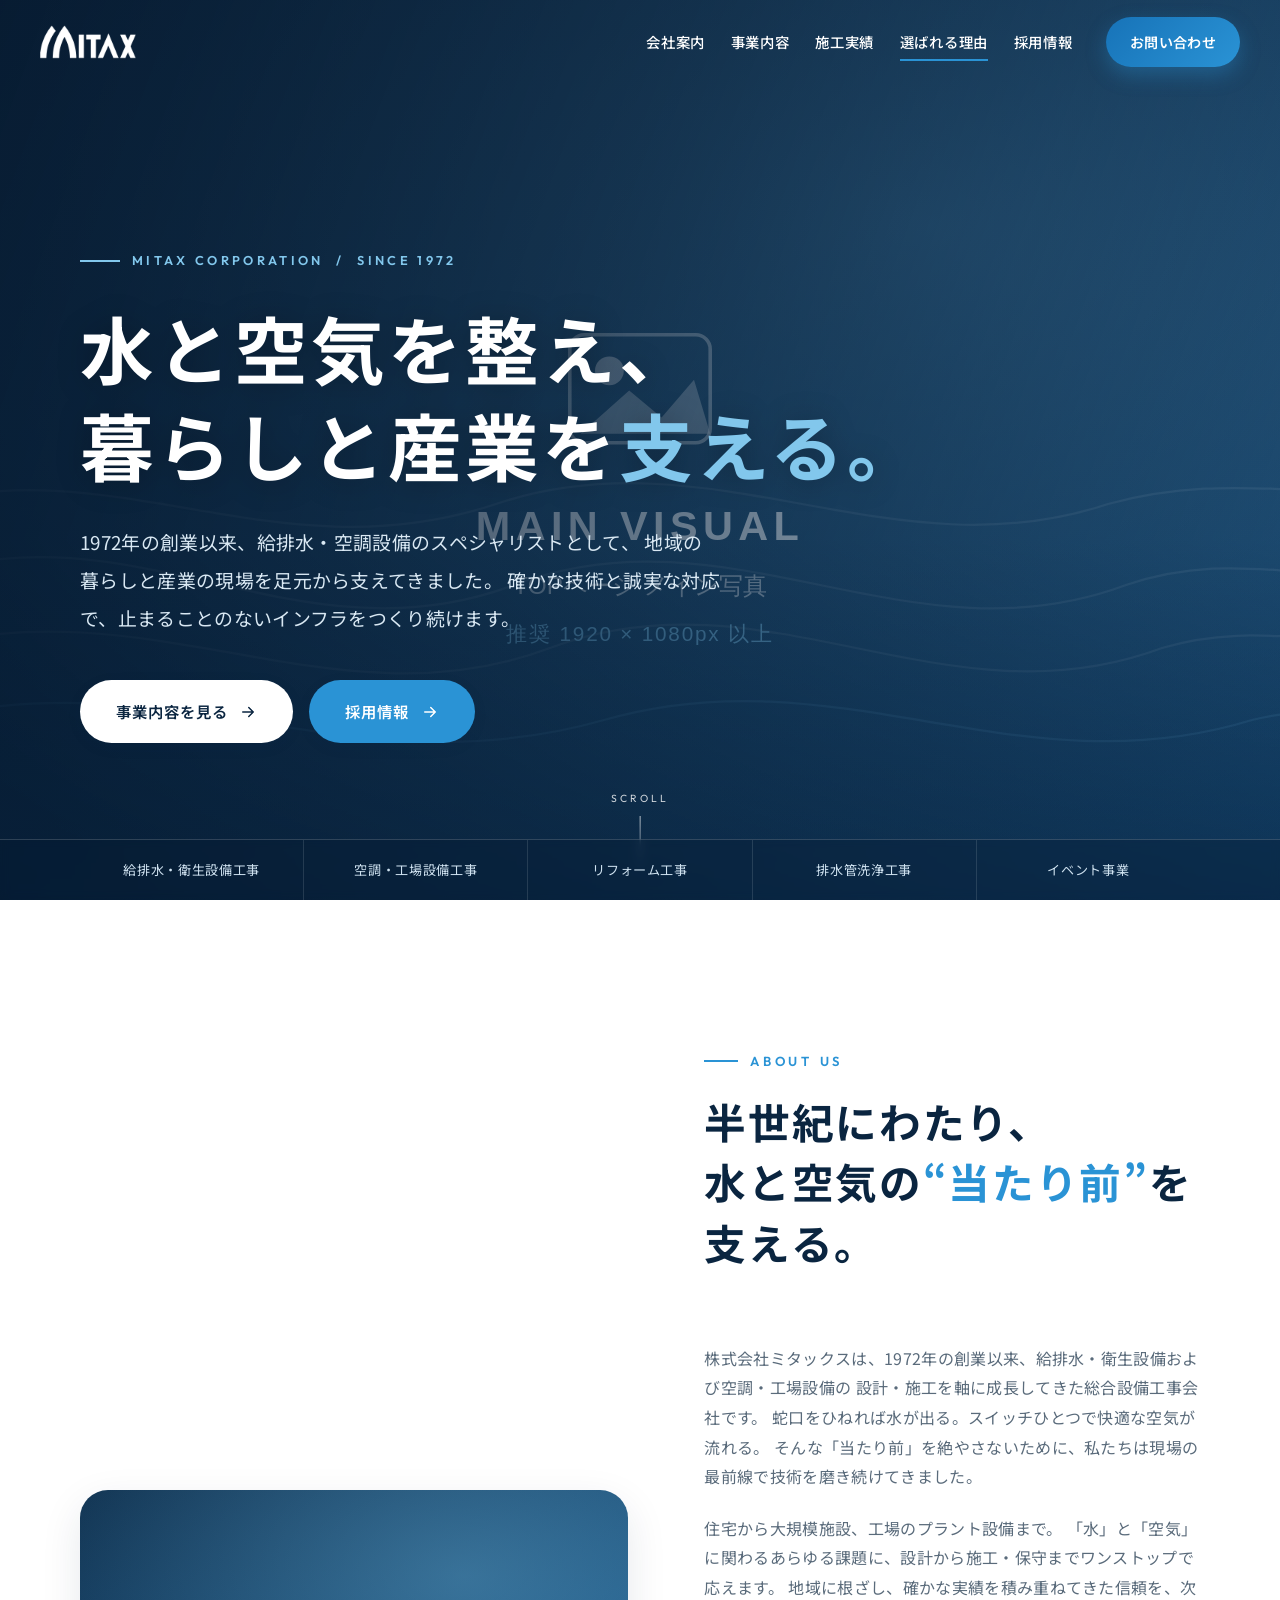
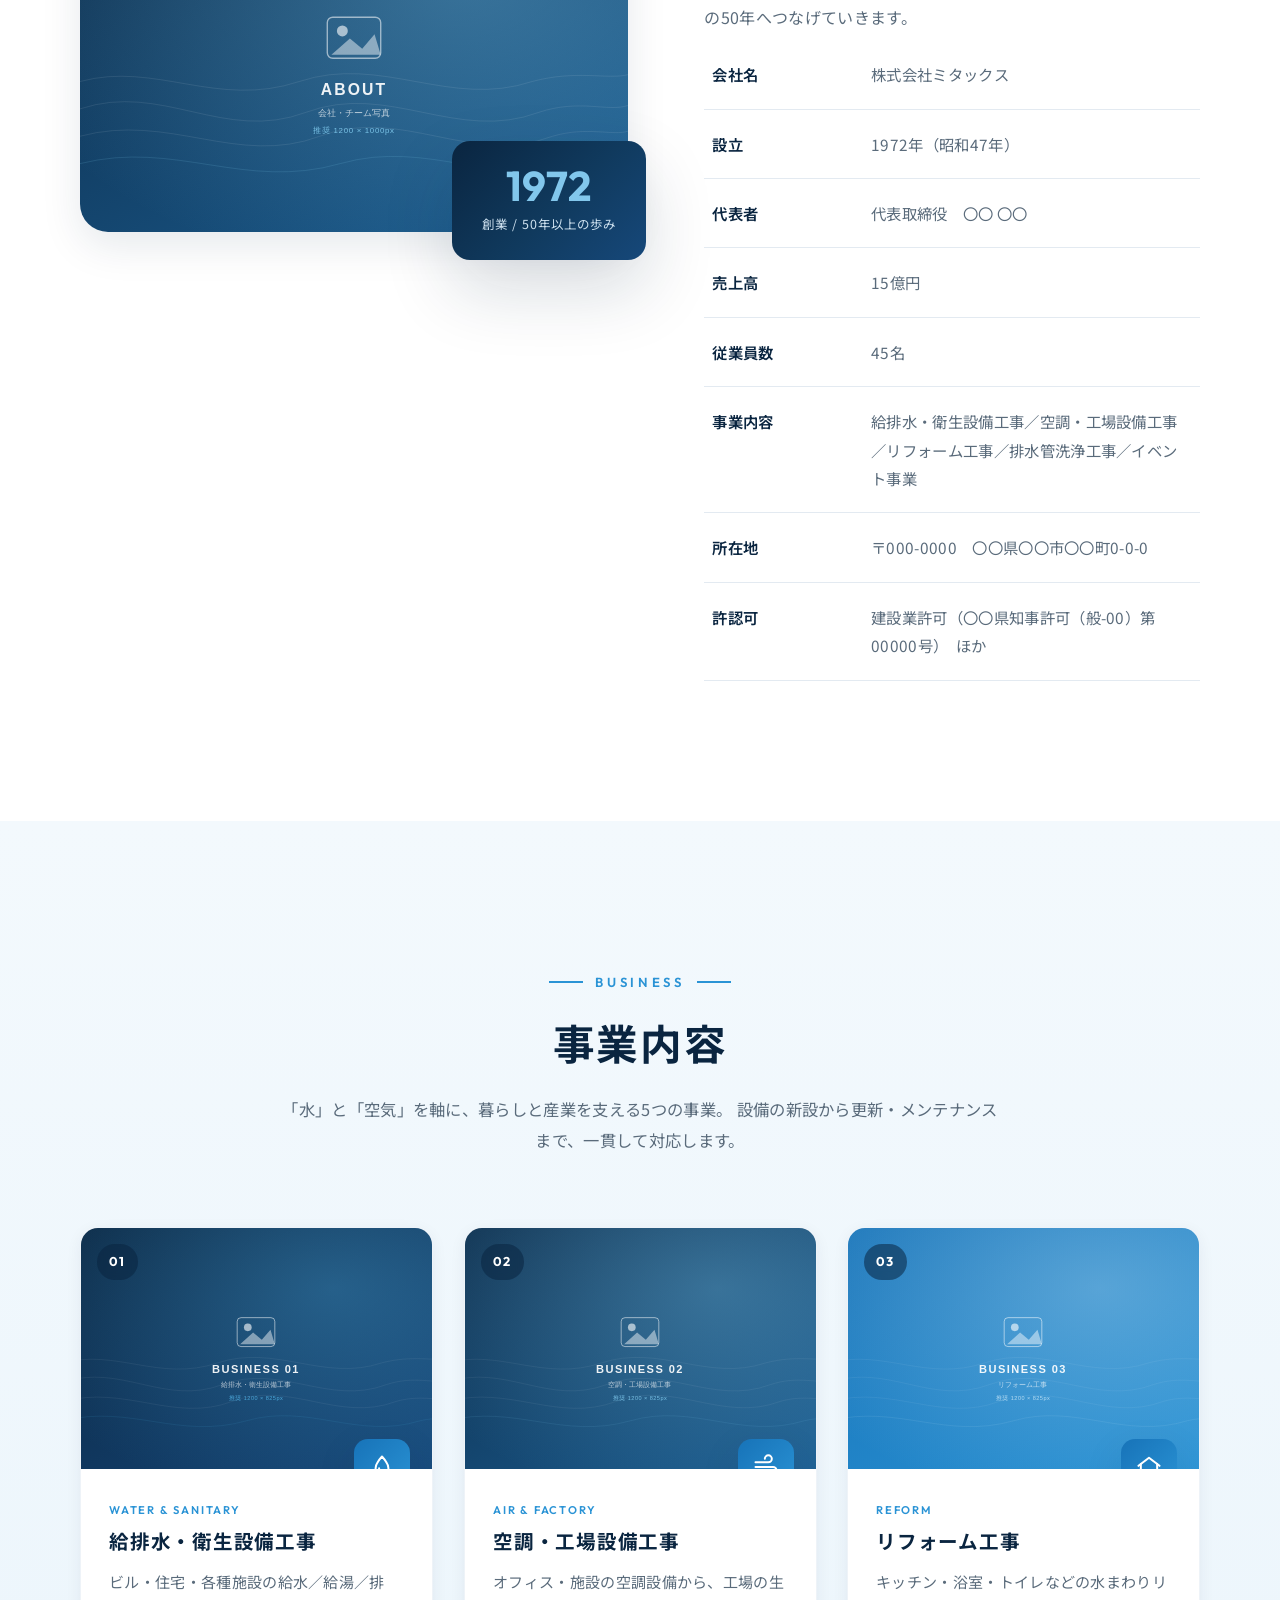
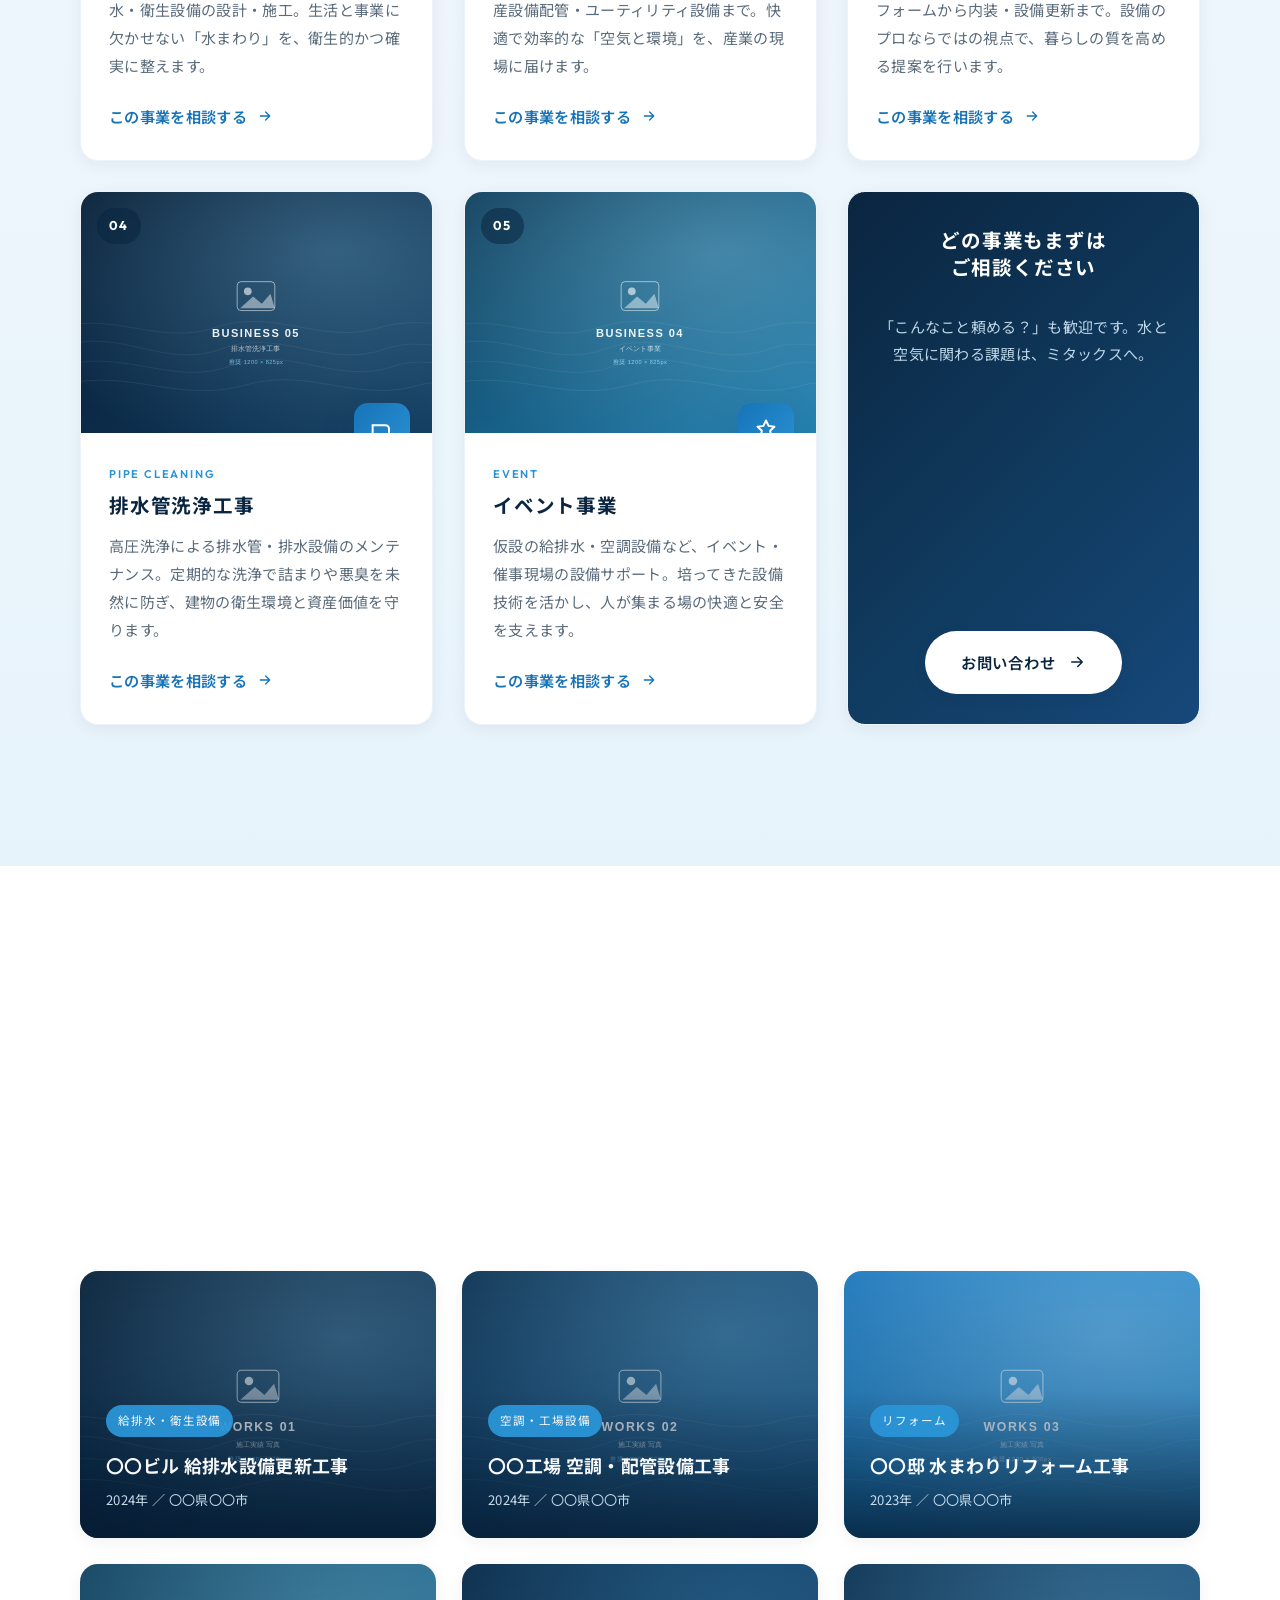
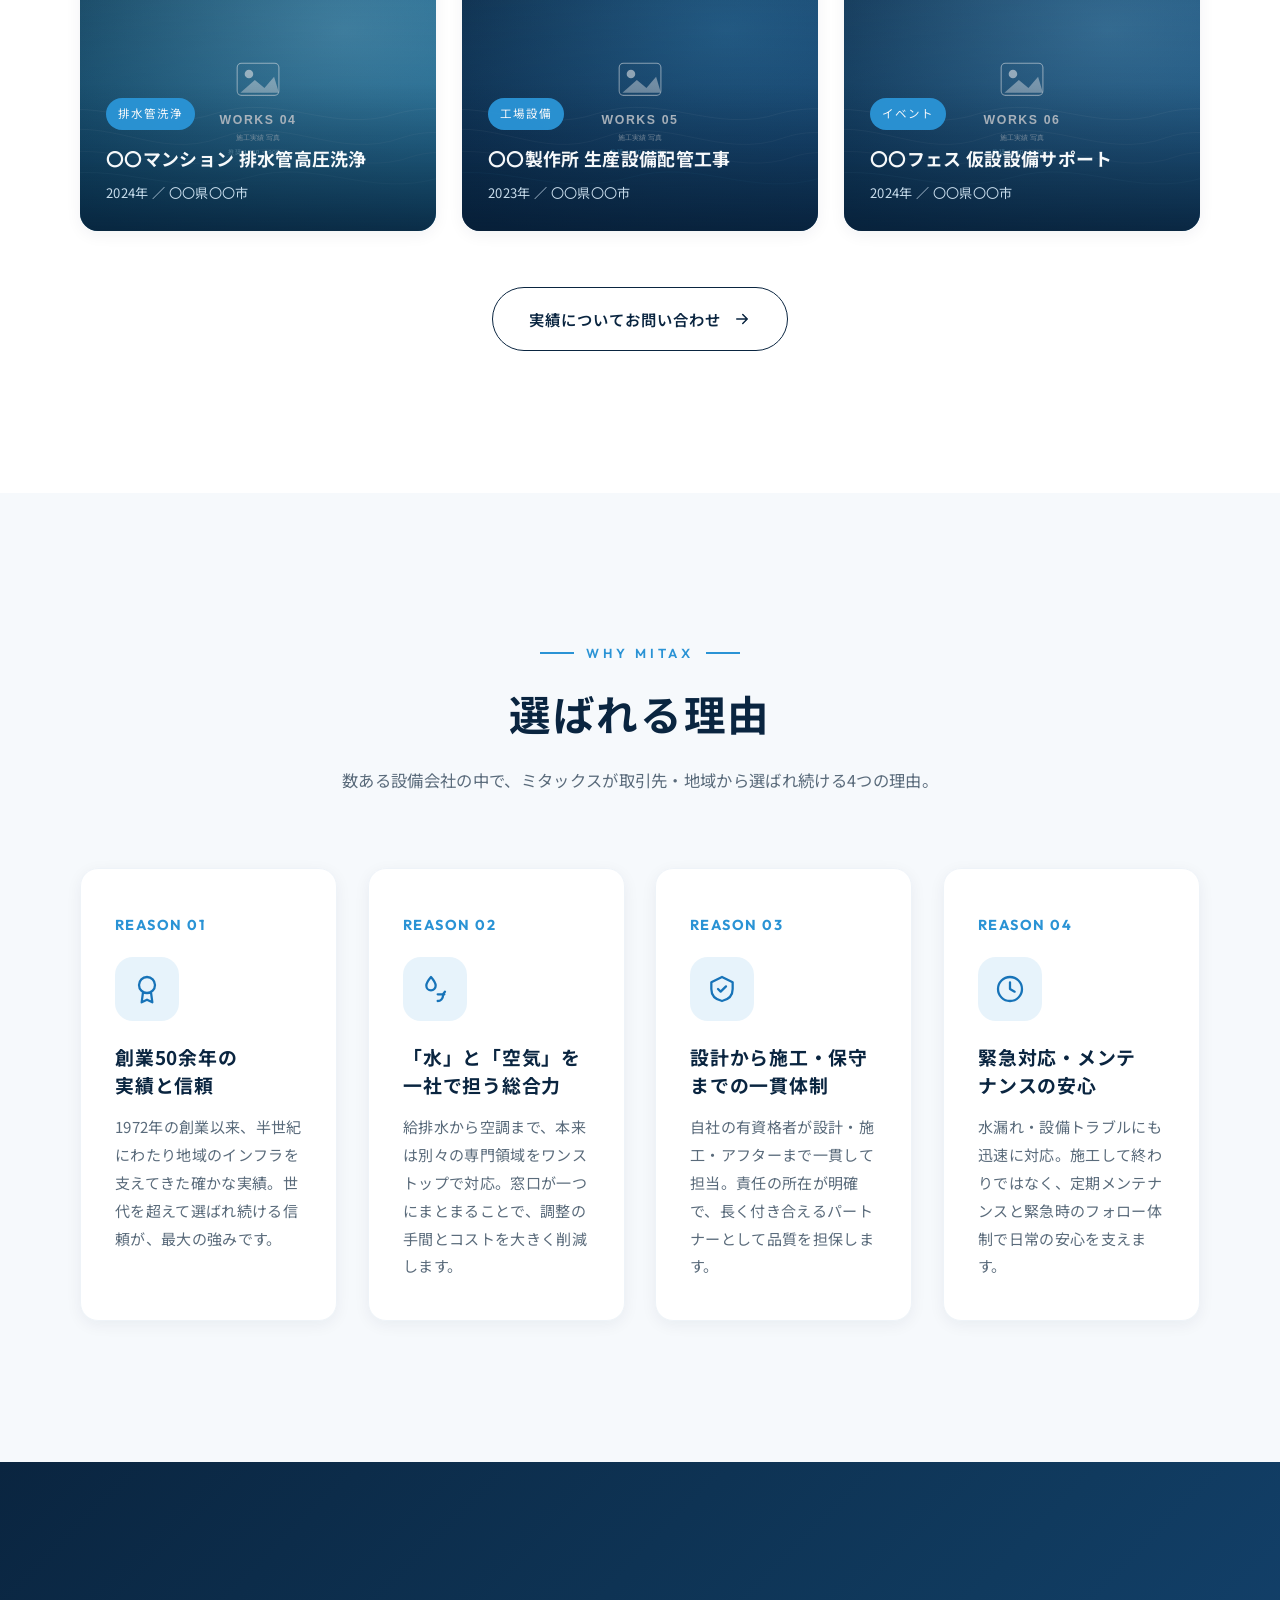
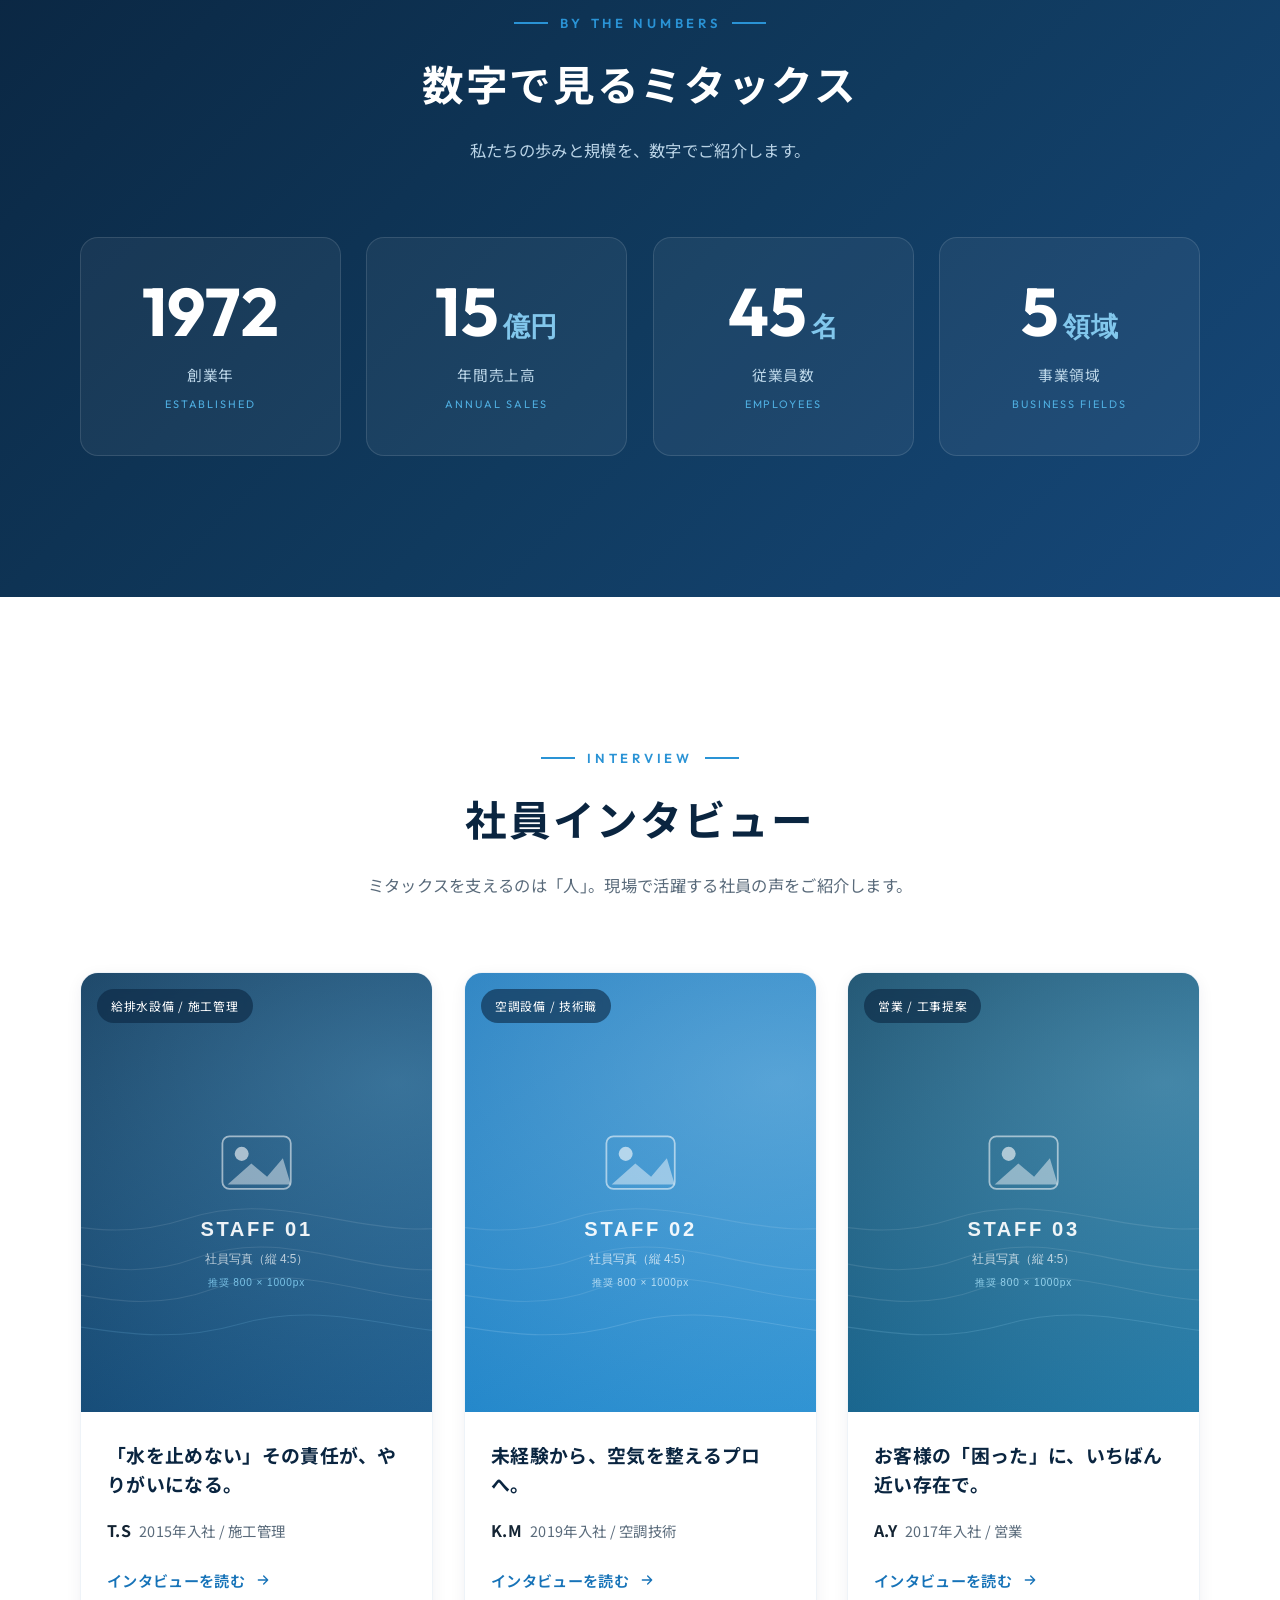
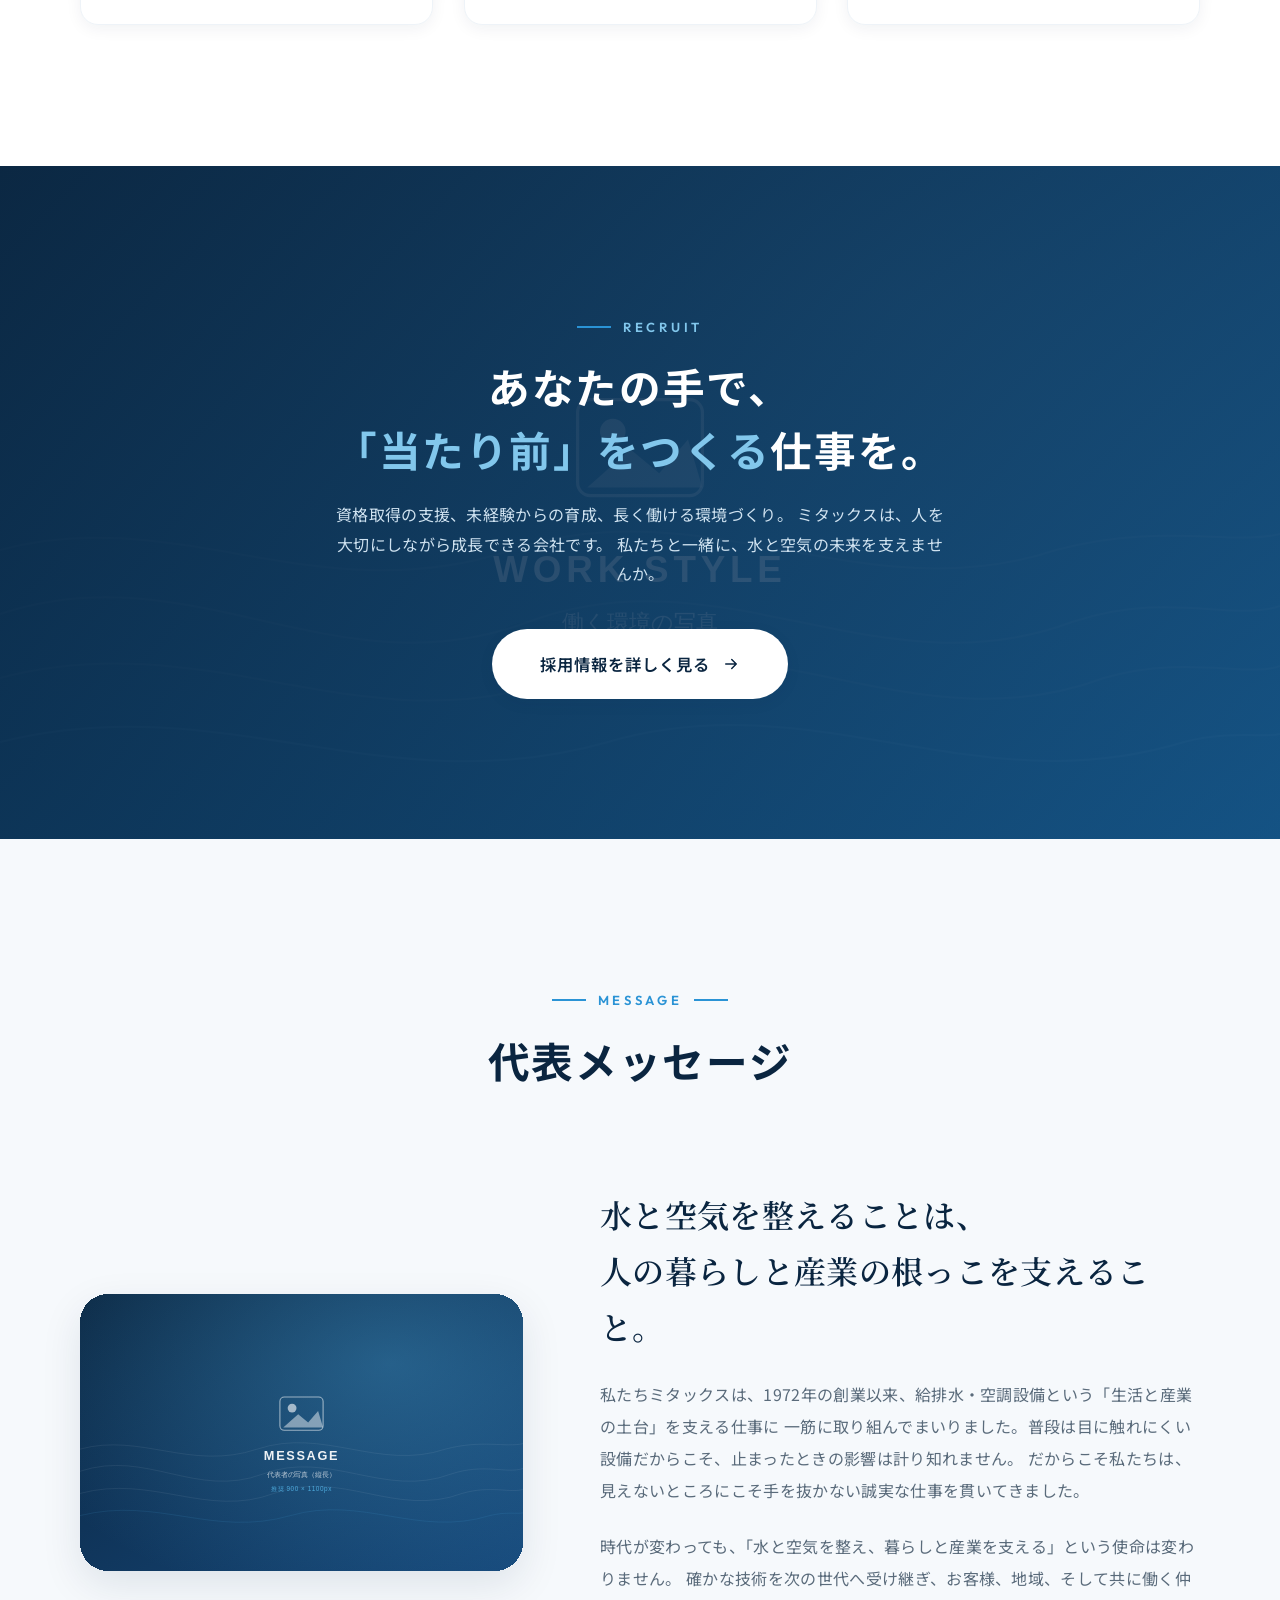
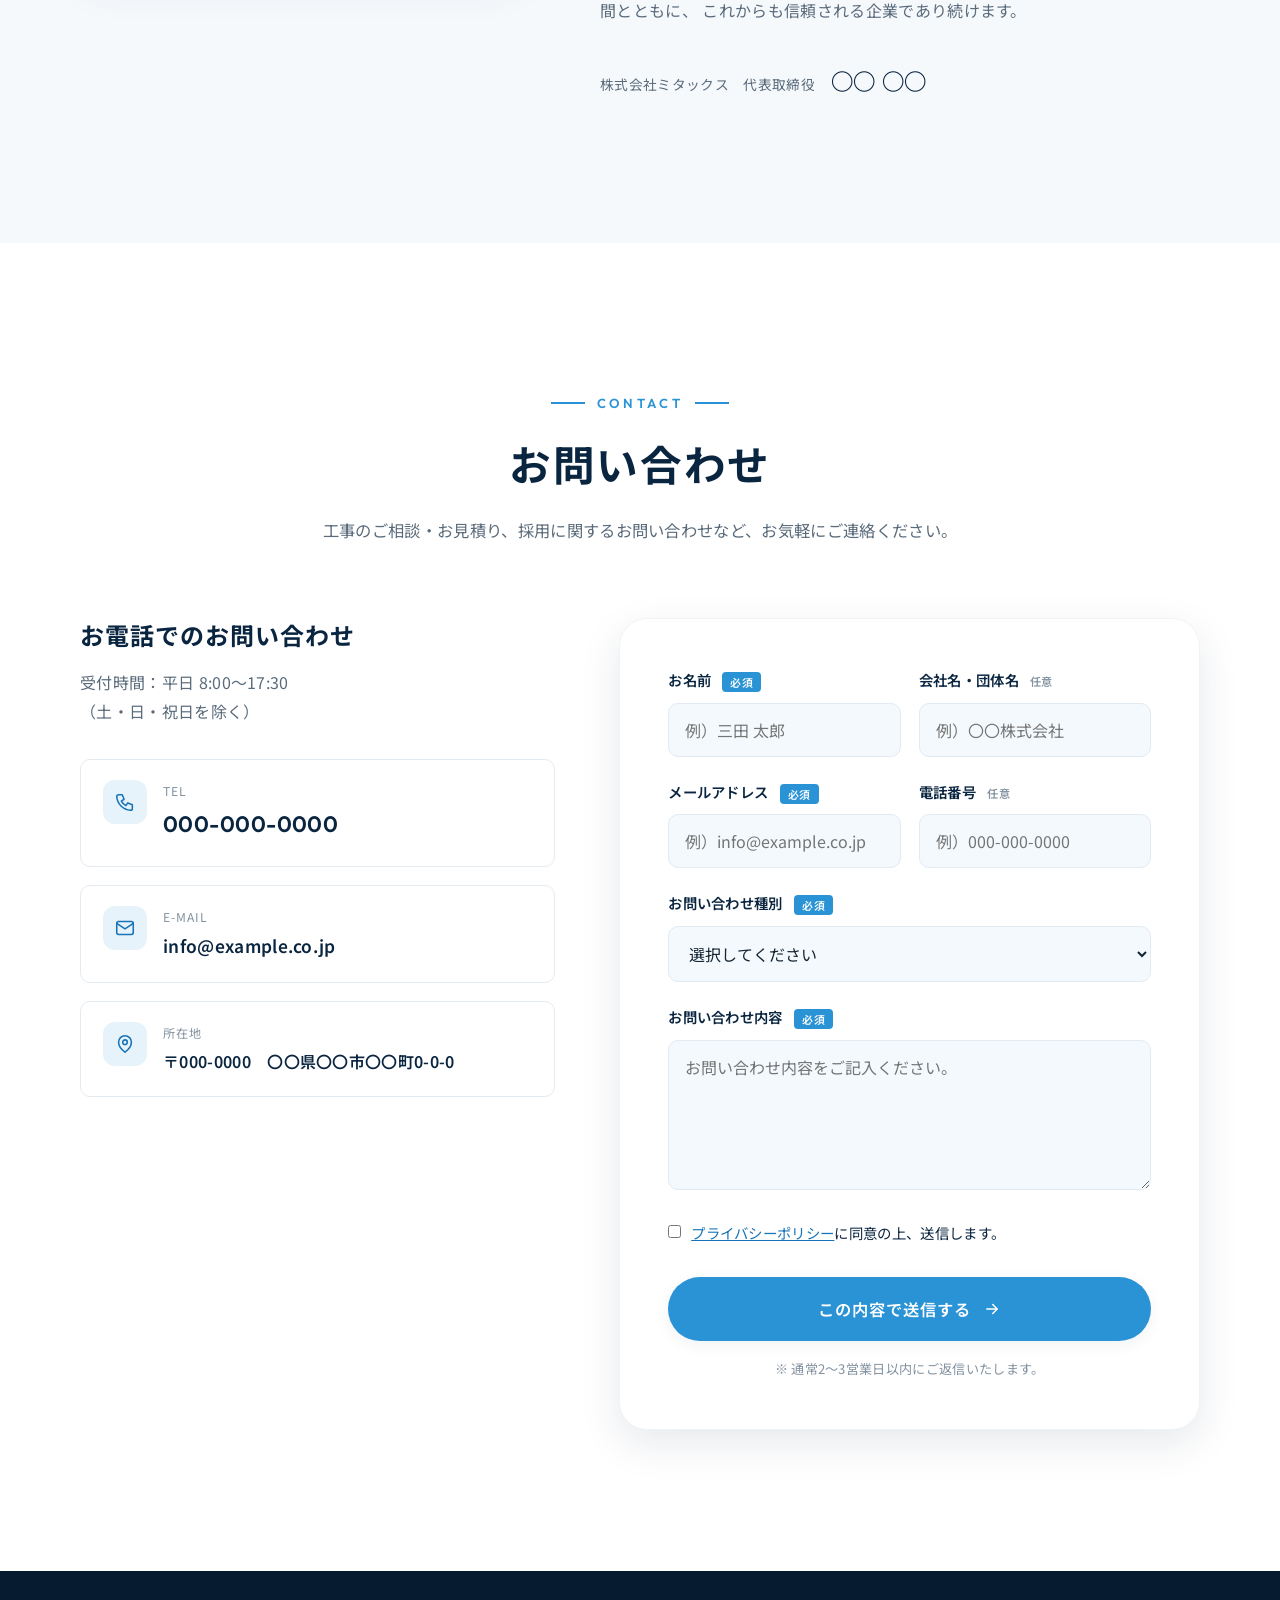
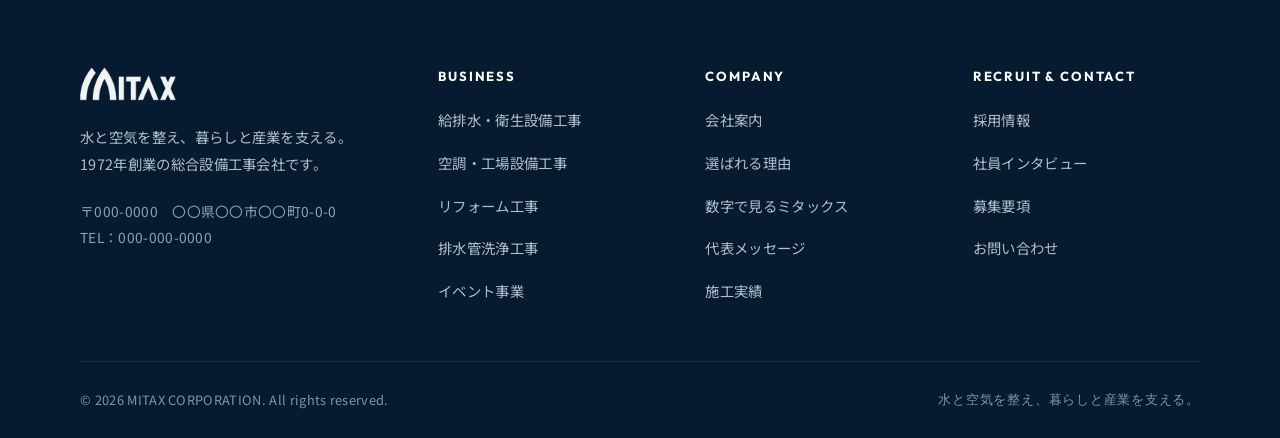
==== commit 4901e1ab: "会社ロゴ（公式ロゴ画像）をヘッダー・フッターに適用 Co-Authored-By: Claude Opus 4.8 <noreply@anthropic.com>" ====
--- a/index.html
+++ b/index.html
@@ -30,12 +30,7 @@
 <header class="header">
   <div class="header__inner">
     <a href="#top" class="logo" aria-label="株式会社ミタックス トップへ">
-      <svg class="logo__mark" viewBox="0 0 28 28" fill="none" aria-hidden="true">
-        <path d="M14 3C14 3 6.5 10.8 6.5 16a7.5 7.5 0 0 0 15 0C21.5 10.8 14 3 14 3Z" fill="currentColor"/>
-        <path d="M1.6 13c2.6 1.1 4.2 1.1 6.2 0" stroke="currentColor" stroke-width="1.7" stroke-linecap="round" opacity="0.65"/>
-        <path d="M2.2 17c2 .85 3.2 .85 4.8 0" stroke="currentColor" stroke-width="1.7" stroke-linecap="round" opacity="0.4"/>
-      </svg>
-      <span class="logo__text">MITAX<small>株式会社ミタックス</small></span>
+      <img class="logo__img" src="assets/images/logo.png" alt="株式会社ミタックス" width="256" height="91">
     </a>
 
     <nav class="nav" aria-label="メインナビゲーション">
@@ -650,12 +645,7 @@
     <div class="footer__top">
       <div class="footer__brand">
         <a href="#top" class="logo">
-          <svg class="logo__mark" viewBox="0 0 28 28" fill="none" aria-hidden="true">
-            <path d="M14 3C14 3 6.5 10.8 6.5 16a7.5 7.5 0 0 0 15 0C21.5 10.8 14 3 14 3Z" fill="currentColor"/>
-            <path d="M1.6 13c2.6 1.1 4.2 1.1 6.2 0" stroke="currentColor" stroke-width="1.7" stroke-linecap="round" opacity="0.65"/>
-            <path d="M2.2 17c2 .85 3.2 .85 4.8 0" stroke="currentColor" stroke-width="1.7" stroke-linecap="round" opacity="0.4"/>
-          </svg>
-          <span class="logo__text">MITAX<small>株式会社ミタックス</small></span>
+          <img class="logo__img" src="assets/images/logo.png" alt="株式会社ミタックス" width="256" height="91">
         </a>
         <p>水と空気を整え、暮らしと産業を支える。<br>1972年創業の総合設備工事会社です。</p>
         <p class="addr">〒000-0000　〇〇県〇〇市〇〇町0-0-0<br>TEL：000-000-0000</p>
--- a/css/style.css
+++ b/css/style.css
@@ -325,6 +325,24 @@
   margin-top: 3px;
 }
 
+/* 会社ロゴ画像（ヘッダー/フッター共通）
+   ※差し替えは assets/images/logo.png を上書きするだけ */
+.logo__img {
+  height: 34px;
+  width: auto;
+  display: block;
+  transition: filter 0.4s var(--ease);
+}
+/* 透過ヘッダー（ヒーロー上）・濃紺フッターでは白抜き表示、白ヘッダーでは原色表示 */
+.header .logo__img { filter: brightness(0) invert(1); }
+.header.is-scrolled .logo__img,
+.header.is-solid .logo__img { filter: none; }
+body.menu-open .header .logo__img { filter: brightness(0) invert(1); }
+.footer .logo__img { filter: brightness(0) invert(1); opacity: 0.95; }
+@media (max-width: 880px) {
+  .logo__img { height: 30px; }
+}
+
 /* グローバルナビ */
 .nav { display: flex; align-items: center; gap: clamp(14px, 2vw, 30px); }
 .nav__link {
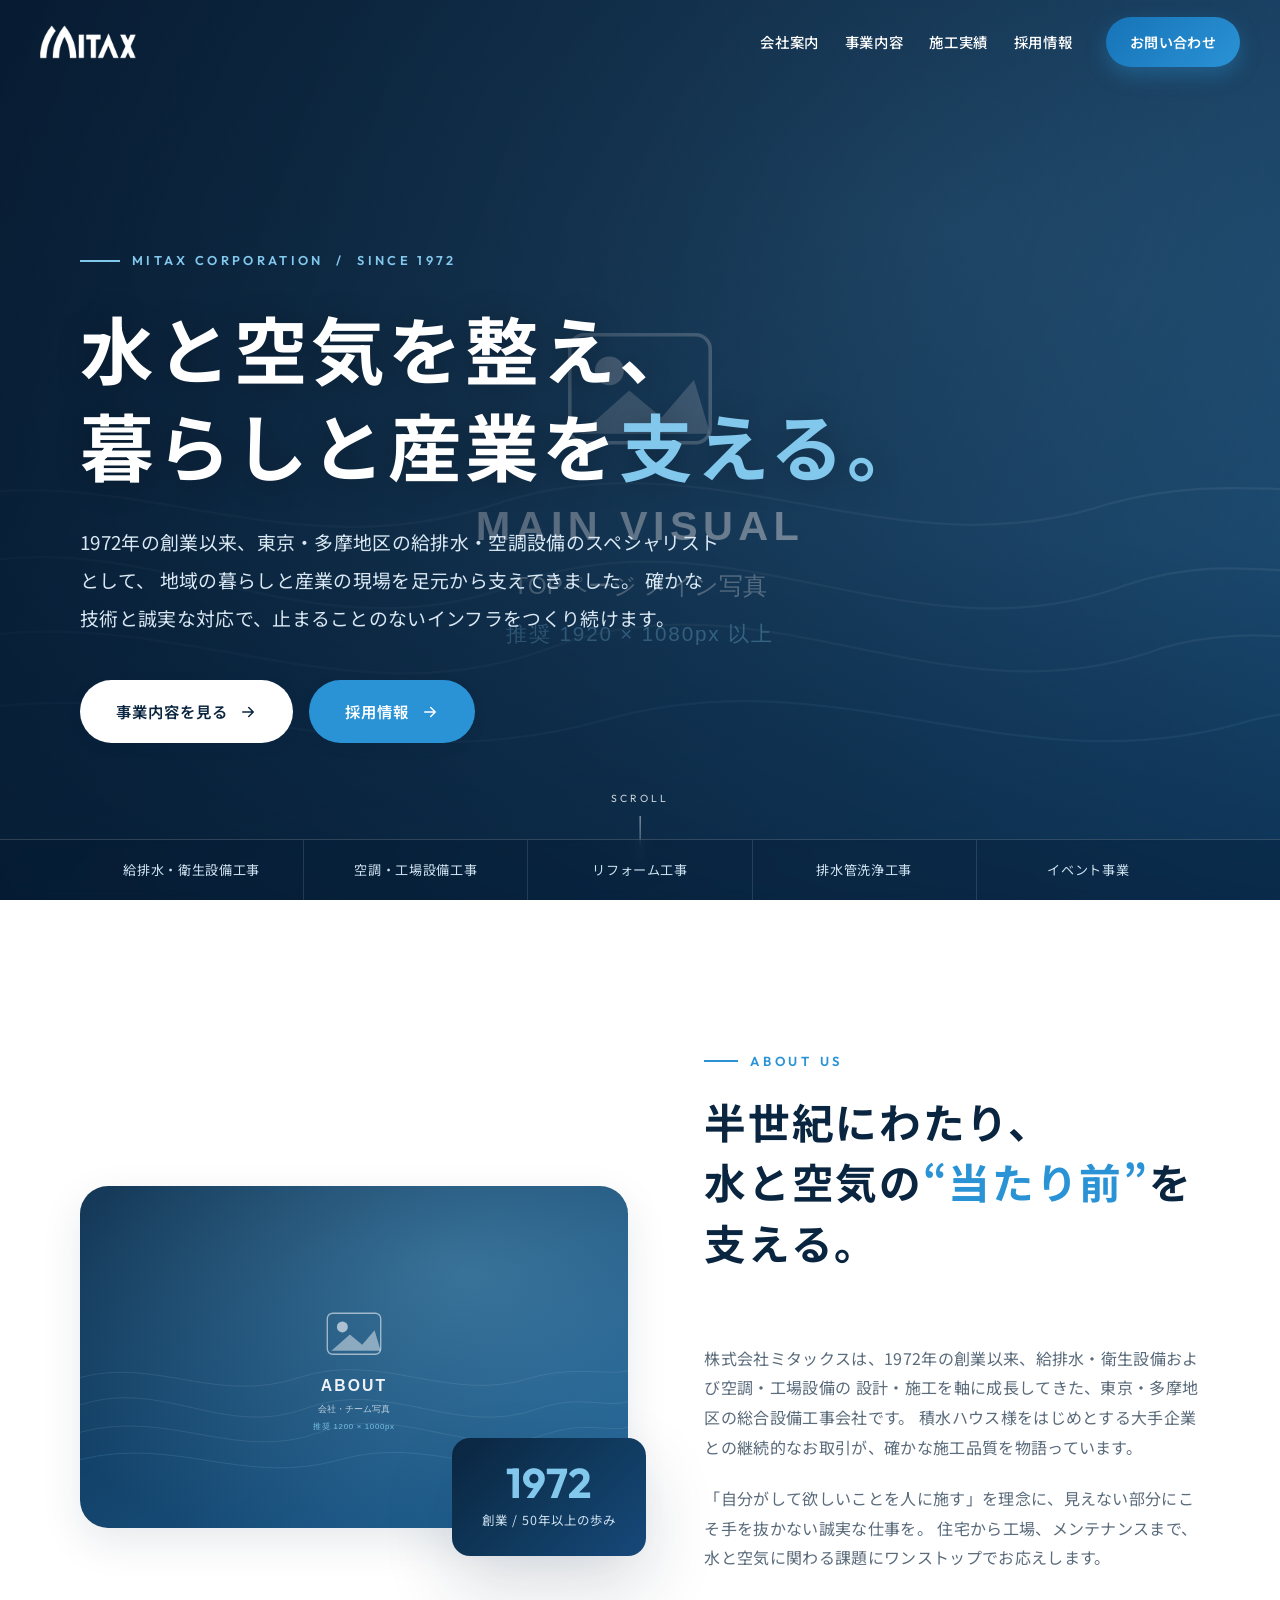
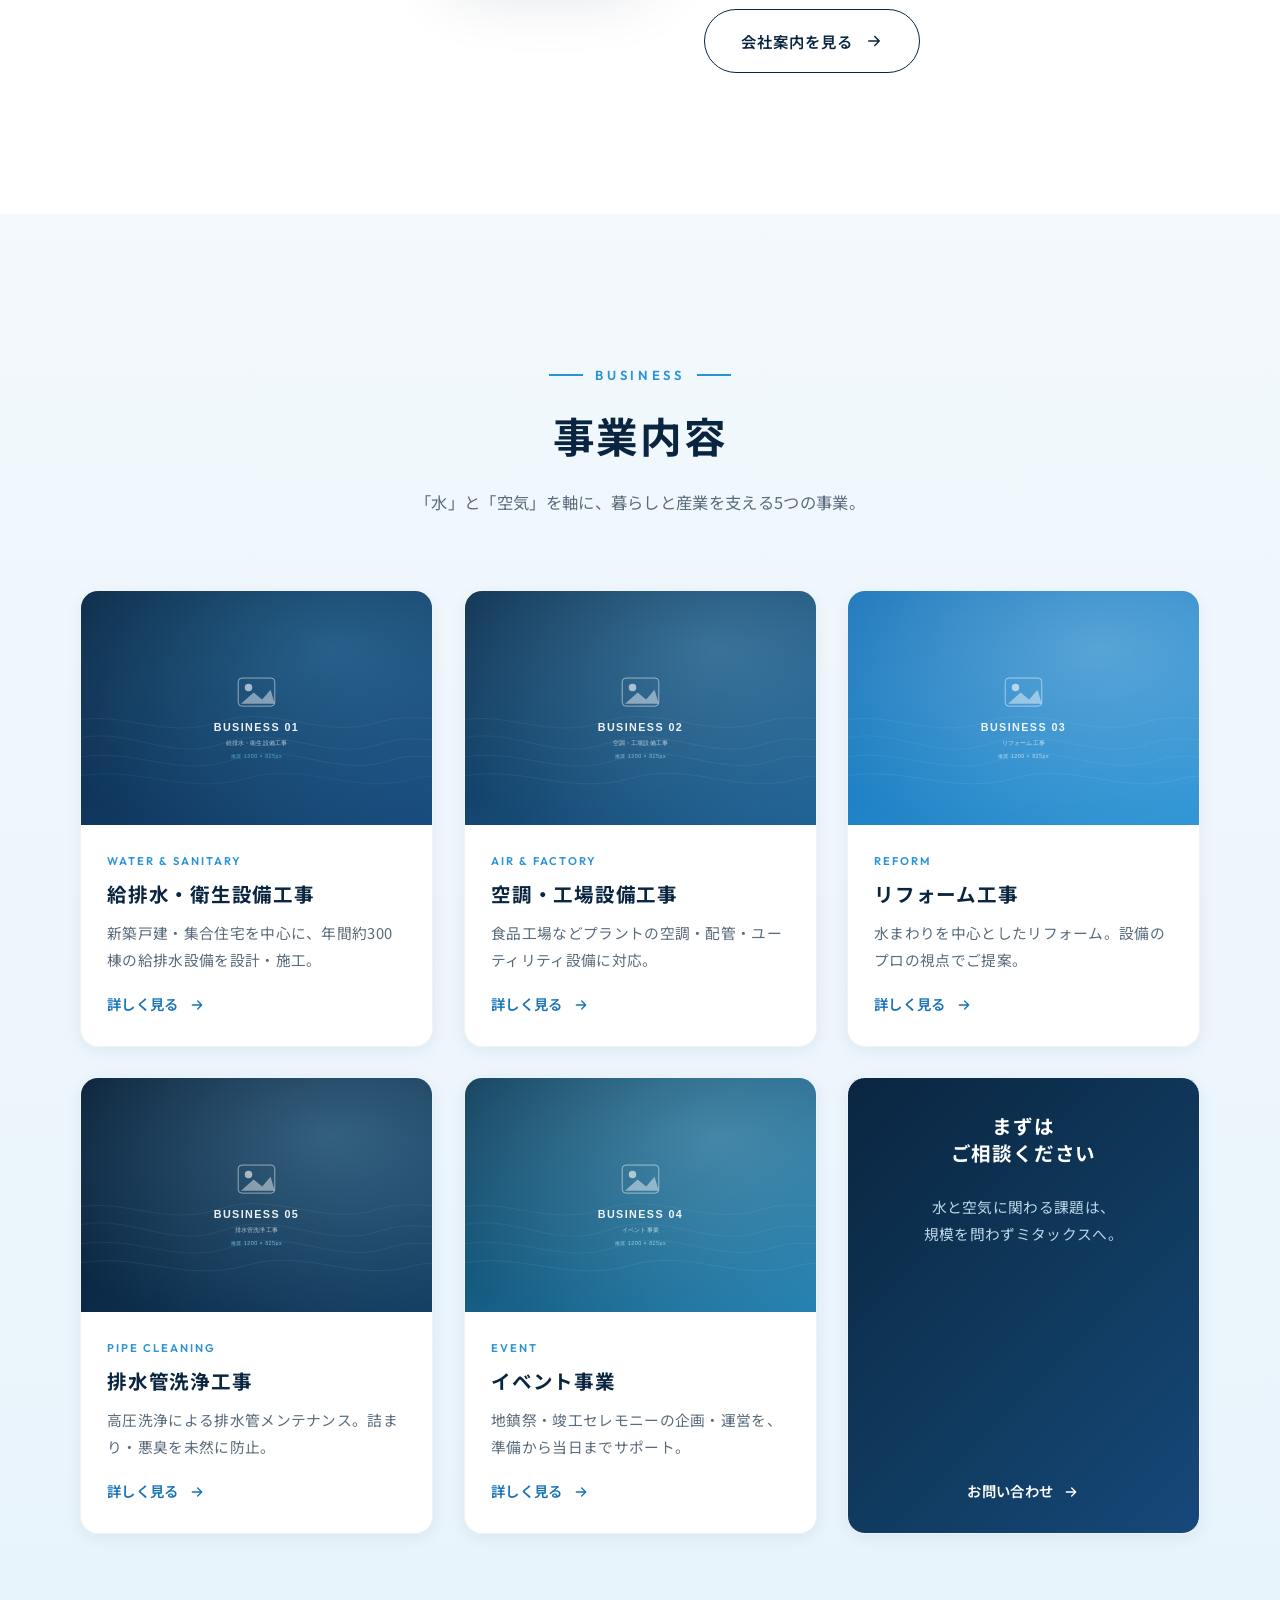
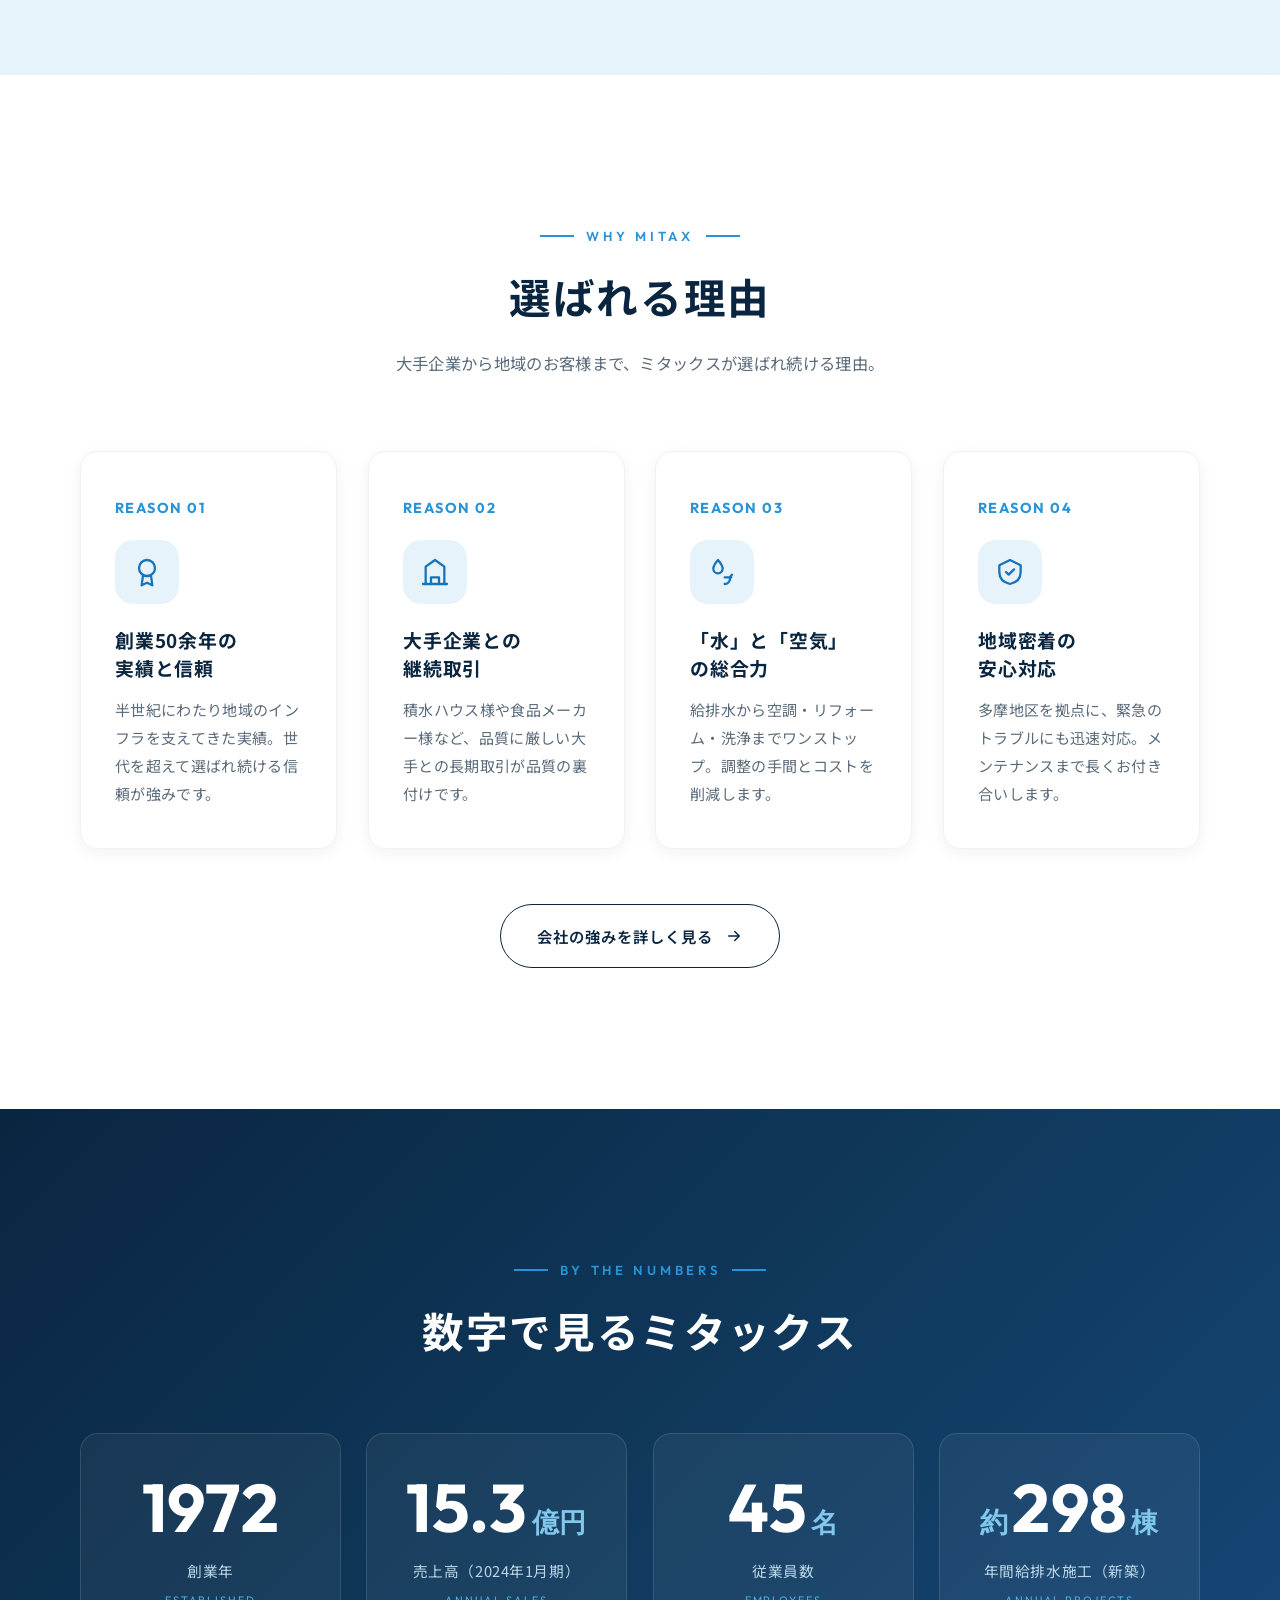
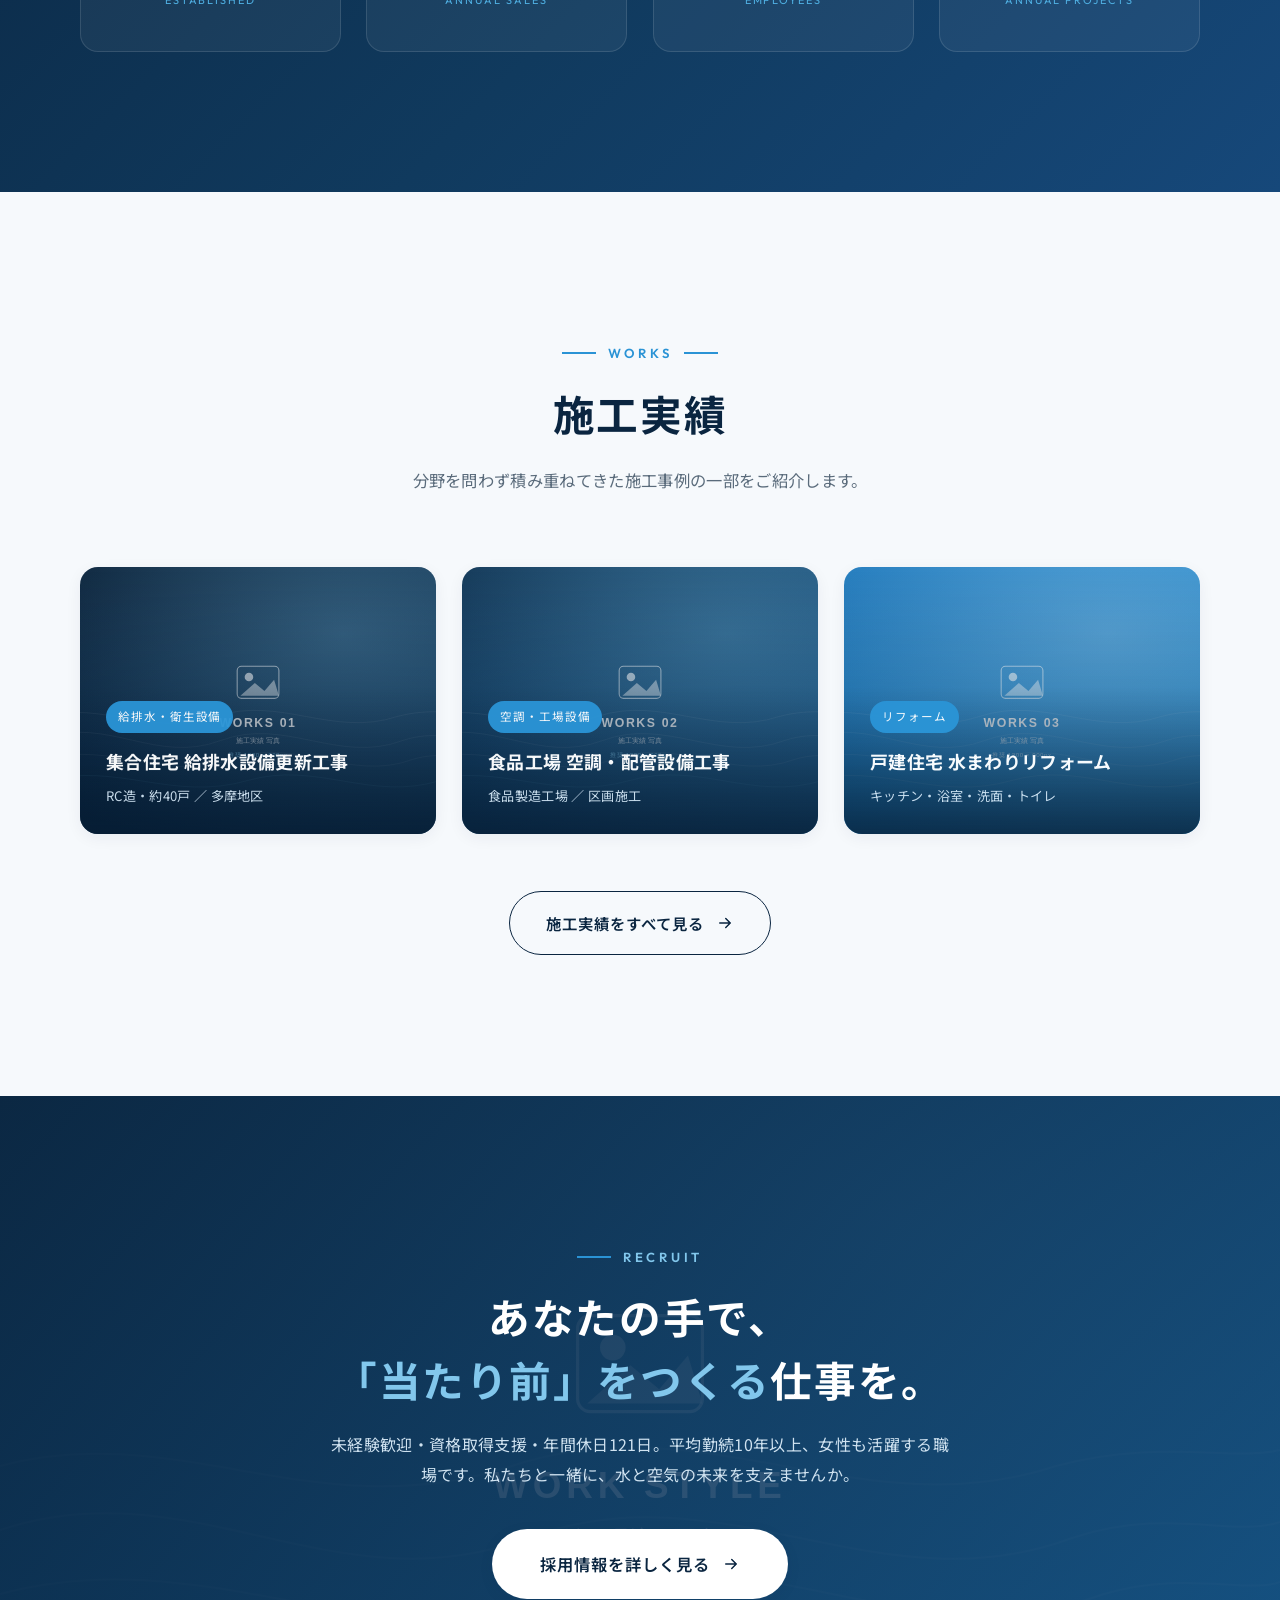
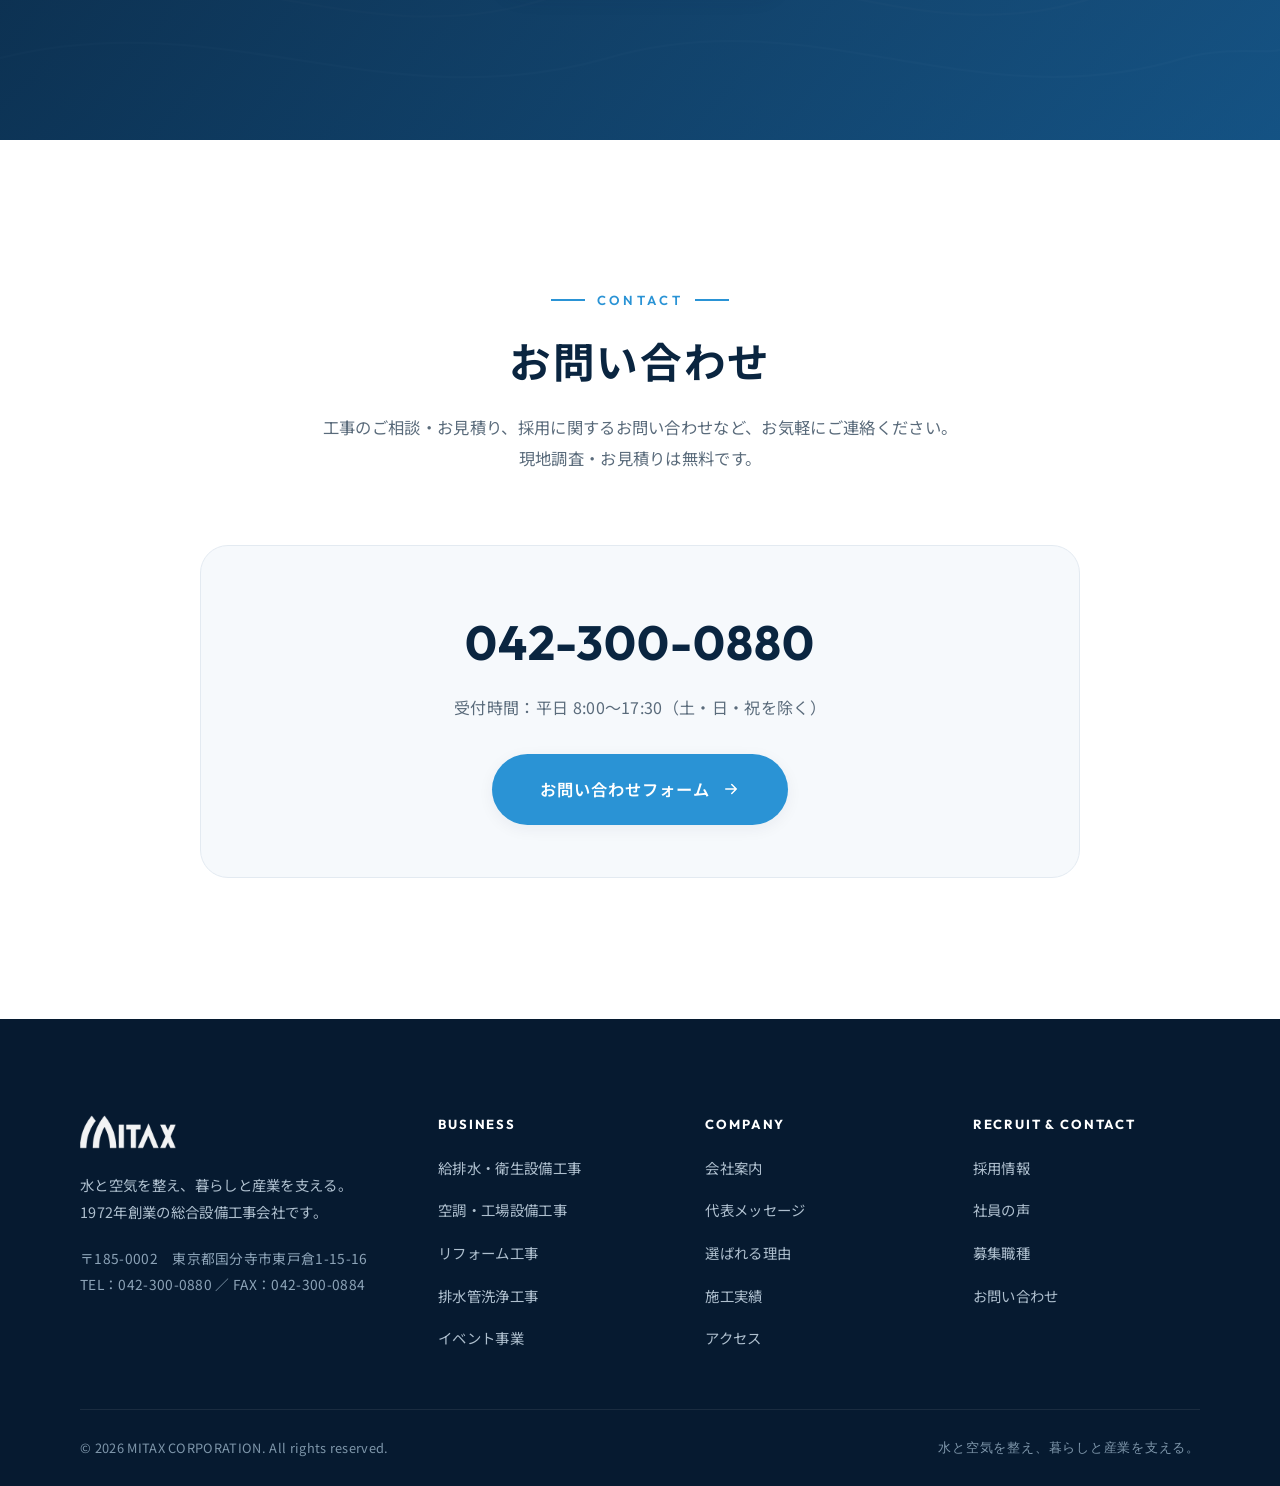
==== commit 598f8b78: "実在情報の反映・多ページ化・施工実績/採用の作り込みで完成度向上 - 会社概要を実データ化（国分寺/三谷社長/設立1972/売上15.4億 等） - 多ページ構成（会社案内/事業内容/施工実績/採用/" ====
--- a/index.html
+++ b/index.html
@@ -4,60 +4,41 @@
 <meta charset="UTF-8">
 <meta name="viewport" content="width=device-width, initial-scale=1.0">
 <title>株式会社ミタックス｜水と空気を整え、暮らしと産業を支える。</title>
-<meta name="description" content="株式会社ミタックスは、1972年創業の総合設備工事会社です。給排水・衛生設備工事、空調・工場設備工事、リフォーム工事、排水管洗浄工事、イベント事業を通じて、地域の暮らしと産業を支えます。">
+<meta name="description" content="株式会社ミタックスは、1972年創業・東京都国分寺市の総合設備工事会社です。給排水・衛生設備工事、空調・工場設備工事、リフォーム工事、排水管洗浄工事、イベント事業を通じて、多摩地区の暮らしと産業を支えます。">
 <meta name="theme-color" content="#0a2540">
-
-<!-- OGP（SNSシェア用。画像は本番URLに差し替えてください） -->
 <meta property="og:type" content="website">
 <meta property="og:title" content="株式会社ミタックス｜水と空気を整え、暮らしと産業を支える。">
-<meta property="og:description" content="1972年創業の総合設備工事会社。給排水・空調・リフォーム・排水管洗浄・イベント事業で、暮らしと産業を支えます。">
+<meta property="og:description" content="1972年創業・東京都国分寺市の総合設備工事会社。給排水・空調・リフォーム・排水管洗浄・イベント事業で、暮らしと産業を支えます。">
 <meta property="og:image" content="assets/images/hero.svg">
-
 <link rel="icon" href="assets/images/favicon.svg" type="image/svg+xml">
-
-<!-- Webフォント -->
 <link rel="preconnect" href="https://fonts.googleapis.com">
 <link rel="preconnect" href="https://fonts.gstatic.com" crossorigin>
 <link href="https://fonts.googleapis.com/css2?family=Noto+Sans+JP:wght@400;500;700&family=Noto+Serif+JP:wght@600;700&family=Outfit:wght@500;600;700&display=swap" rel="stylesheet">
-
 <link rel="stylesheet" href="css/style.css">
 </head>
 <body>
 
-<!-- ============================================================
-     ヘッダー / グローバルナビ
-     ============================================================ -->
 <header class="header">
   <div class="header__inner">
-    <a href="#top" class="logo" aria-label="株式会社ミタックス トップへ">
+    <a href="index.html" class="logo" aria-label="株式会社ミタックス トップへ">
       <img class="logo__img" src="assets/images/logo.png" alt="株式会社ミタックス" width="256" height="91">
     </a>
-
     <nav class="nav" aria-label="メインナビゲーション">
-      <a href="#about" class="nav__link">会社案内</a>
-      <a href="#business" class="nav__link">事業内容</a>
-      <a href="#works" class="nav__link">施工実績</a>
-      <a href="#reasons" class="nav__link">選ばれる理由</a>
+      <a href="company.html" class="nav__link">会社案内</a>
+      <a href="business.html" class="nav__link">事業内容</a>
+      <a href="works.html" class="nav__link">施工実績</a>
       <a href="recruit.html" class="nav__link">採用情報</a>
-      <a href="#contact" class="nav__cta">お問い合わせ</a>
+      <a href="contact.html" class="nav__cta">お問い合わせ</a>
     </nav>
-
-    <button class="nav-toggle" type="button" aria-label="メニューを開く" aria-expanded="false" aria-controls="">
-      <span></span><span></span><span></span>
-    </button>
+    <button class="nav-toggle" type="button" aria-label="メニューを開く" aria-expanded="false"><span></span><span></span><span></span></button>
   </div>
 </header>
 
 <main>
 
-<!-- ============================================================
-     01. TOP / ヒーロー
-     ============================================================ -->
+<!-- ヒーロー -->
 <section class="hero" id="top">
-  <div class="hero__bg">
-    <!-- ▼写真差し替え：assets/images/hero.svg を実写真に置き換え -->
-    <img src="assets/images/hero.svg" alt="">
-  </div>
+  <div class="hero__bg"><img src="assets/images/hero.svg" alt=""></div>
   <div class="hero__inner">
     <div class="container">
       <div class="hero__copy">
@@ -67,55 +48,41 @@
           <span class="br">暮らしと産業を<span class="hl">支える。</span></span>
         </h1>
         <p class="hero__lead">
-          1972年の創業以来、給排水・空調設備のスペシャリストとして、
+          1972年の創業以来、東京・多摩地区の給排水・空調設備のスペシャリストとして、
           地域の暮らしと産業の現場を足元から支えてきました。
           確かな技術と誠実な対応で、止まることのないインフラをつくり続けます。
         </p>
         <div class="hero__actions btn-row">
-          <a href="#business" class="btn btn--white">
-            事業内容を見る
+          <a href="business.html" class="btn btn--white">事業内容を見る
             <svg class="arrow" width="18" height="18" viewBox="0 0 24 24" fill="none" stroke="currentColor" stroke-width="2" stroke-linecap="round" stroke-linejoin="round"><path d="M5 12h14M13 6l6 6-6 6"/></svg>
           </a>
-          <a href="recruit.html" class="btn btn--blue">
-            採用情報
+          <a href="recruit.html" class="btn btn--blue">採用情報
             <svg class="arrow" width="18" height="18" viewBox="0 0 24 24" fill="none" stroke="currentColor" stroke-width="2" stroke-linecap="round" stroke-linejoin="round"><path d="M5 12h14M13 6l6 6-6 6"/></svg>
           </a>
         </div>
       </div>
     </div>
   </div>
-
-  <div class="hero__scroll" aria-hidden="true">
-    <span>SCROLL</span>
-    <span class="line"></span>
-  </div>
-
+  <div class="hero__scroll" aria-hidden="true"><span>SCROLL</span><span class="line"></span></div>
   <div class="hero__index" aria-hidden="true">
     <ul>
-      <li>給排水・衛生設備工事</li>
-      <li>空調・工場設備工事</li>
-      <li>リフォーム工事</li>
-      <li>排水管洗浄工事</li>
-      <li>イベント事業</li>
+      <li><a href="business.html#suido" style="color:inherit;">給排水・衛生設備工事</a></li>
+      <li><a href="business.html#kucho" style="color:inherit;">空調・工場設備工事</a></li>
+      <li><a href="business.html#reform" style="color:inherit;">リフォーム工事</a></li>
+      <li><a href="business.html#senjo" style="color:inherit;">排水管洗浄工事</a></li>
+      <li><a href="business.html#event" style="color:inherit;">イベント事業</a></li>
     </ul>
   </div>
 </section>
 
-<!-- ============================================================
-     02. 会社案内 / About
-     ============================================================ -->
-<section class="section" id="about">
+<!-- 会社案内 ティーザー -->
+<section class="section">
   <div class="container">
     <div class="about-grid">
       <div class="about-figure reveal-left">
-        <!-- ▼写真差し替え：assets/images/about.svg -->
         <img src="assets/images/about.svg" alt="ミタックスの施工チーム">
-        <div class="about-figure__badge">
-          <div class="num">1972</div>
-          <div class="label">創業 / 50年以上の歩み</div>
-        </div>
-      </div>
-
+        <div class="about-figure__badge"><div class="num">1972</div><div class="label">創業 / 50年以上の歩み</div></div>
+      </div>
       <div class="about-body reveal-right">
         <div class="sec-head">
           <span class="sec-head__en">About Us</span>
@@ -123,567 +90,174 @@
         </div>
         <p>
           株式会社ミタックスは、1972年の創業以来、給排水・衛生設備および空調・工場設備の
-          設計・施工を軸に成長してきた総合設備工事会社です。
-          蛇口をひねれば水が出る。スイッチひとつで快適な空気が流れる。
-          そんな「当たり前」を絶やさないために、私たちは現場の最前線で技術を磨き続けてきました。
+          設計・施工を軸に成長してきた、東京・多摩地区の総合設備工事会社です。
+          積水ハウス様をはじめとする大手企業との継続的なお取引が、確かな施工品質を物語っています。
         </p>
         <p>
-          住宅から大規模施設、工場のプラント設備まで。
-          「水」と「空気」に関わるあらゆる課題に、設計から施工・保守までワンストップで応えます。
-          地域に根ざし、確かな実績を積み重ねてきた信頼を、次の50年へつなげていきます。
+          「自分がして欲しいことを人に施す」を理念に、見えない部分にこそ手を抜かない誠実な仕事を。
+          住宅から工場、メンテナンスまで、水と空気に関わる課題にワンストップでお応えします。
         </p>
-
-        <!-- 会社概要テーブル（内容は実情報に差し替えてください） -->
-        <table class="profile-table" aria-label="会社概要">
-          <tbody>
-            <tr><th>会社名</th><td>株式会社ミタックス</td></tr>
-            <tr><th>設立</th><td>1972年（昭和47年）</td></tr>
-            <tr><th>代表者</th><td>代表取締役　〇〇 〇〇</td></tr>
-            <tr><th>売上高</th><td>15億円</td></tr>
-            <tr><th>従業員数</th><td>45名</td></tr>
-            <tr><th>事業内容</th><td>給排水・衛生設備工事／空調・工場設備工事／リフォーム工事／排水管洗浄工事／イベント事業</td></tr>
-            <tr><th>所在地</th><td>〒000-0000　〇〇県〇〇市〇〇町0-0-0</td></tr>
-            <tr><th>許認可</th><td>建設業許可（〇〇県知事許可（般-00）第00000号）　ほか</td></tr>
-          </tbody>
-        </table>
-      </div>
-    </div>
-  </div>
-</section>
-
-<!-- ============================================================
-     03. 事業内容 / Business
-     ============================================================ -->
-<section class="section section--sky" id="business">
+        <div class="btn-row mt-m">
+          <a href="company.html" class="btn btn--ghost">会社案内を見る
+            <svg class="arrow" width="18" height="18" viewBox="0 0 24 24" fill="none" stroke="currentColor" stroke-width="2" stroke-linecap="round" stroke-linejoin="round"><path d="M5 12h14M13 6l6 6-6 6"/></svg>
+          </a>
+        </div>
+      </div>
+    </div>
+  </div>
+</section>
+
+<!-- 事業内容 ティーザー -->
+<section class="section section--sky">
   <div class="container">
     <div class="sec-head sec-head--center reveal">
       <span class="sec-head__en">Business</span>
       <h2 class="sec-head__title">事業内容</h2>
-      <p class="sec-head__lead">「水」と「空気」を軸に、暮らしと産業を支える5つの事業。
-        設備の新設から更新・メンテナンスまで、一貫して対応します。</p>
-    </div>
-
+      <p class="sec-head__lead">「水」と「空気」を軸に、暮らしと産業を支える5つの事業。</p>
+    </div>
     <div class="grid grid--3">
-
-      <!-- 01 給排水・衛生設備工事 -->
-      <article class="card biz-card reveal d1">
-        <div class="biz-card__media">
-          <img src="assets/images/biz-1.svg" alt="給排水・衛生設備工事">
-          <span class="biz-card__no">01</span>
-          <span class="biz-card__icon">
-            <svg viewBox="0 0 24 24" fill="none" stroke="currentColor" stroke-width="1.7" stroke-linecap="round" stroke-linejoin="round"><path d="M12 3s5.5 6 5.5 10a5.5 5.5 0 0 1-11 0C6.5 9 12 3 12 3Z"/><path d="M9.5 13a2.5 2.5 0 0 0 2.5 2.5"/></svg>
-          </span>
-        </div>
-        <div class="biz-card__body">
-          <h3 class="biz-card__title"><span class="en">Water &amp; Sanitary</span>給排水・衛生設備工事</h3>
-          <p class="biz-card__text">ビル・住宅・各種施設の給水／給湯／排水・衛生設備の設計・施工。生活と事業に欠かせない「水まわり」を、衛生的かつ確実に整えます。</p>
-          <a href="#contact" class="link-arrow biz-card__more">この事業を相談する
-            <svg width="16" height="16" viewBox="0 0 24 24" fill="none" stroke="currentColor" stroke-width="2" stroke-linecap="round" stroke-linejoin="round"><path d="M5 12h14M13 6l6 6-6 6"/></svg>
-          </a>
-        </div>
-      </article>
-
-      <!-- 02 空調・工場設備工事 -->
-      <article class="card biz-card reveal d2">
-        <div class="biz-card__media">
-          <img src="assets/images/biz-2.svg" alt="空調・工場設備工事">
-          <span class="biz-card__no">02</span>
-          <span class="biz-card__icon">
-            <svg viewBox="0 0 24 24" fill="none" stroke="currentColor" stroke-width="1.7" stroke-linecap="round" stroke-linejoin="round"><path d="M3 8h11a3 3 0 1 0-3-3"/><path d="M3 12h15a3 3 0 1 1-3 3"/><path d="M3 16h9a2.5 2.5 0 1 1-2.5 2.5"/></svg>
-          </span>
-        </div>
-        <div class="biz-card__body">
-          <h3 class="biz-card__title"><span class="en">Air &amp; Factory</span>空調・工場設備工事</h3>
-          <p class="biz-card__text">オフィス・施設の空調設備から、工場の生産設備配管・ユーティリティ設備まで。快適で効率的な「空気と環境」を、産業の現場に届けます。</p>
-          <a href="#contact" class="link-arrow biz-card__more">この事業を相談する
-            <svg width="16" height="16" viewBox="0 0 24 24" fill="none" stroke="currentColor" stroke-width="2" stroke-linecap="round" stroke-linejoin="round"><path d="M5 12h14M13 6l6 6-6 6"/></svg>
-          </a>
-        </div>
-      </article>
-
-      <!-- 03 リフォーム工事 -->
-      <article class="card biz-card reveal d3">
-        <div class="biz-card__media">
-          <img src="assets/images/biz-3.svg" alt="リフォーム工事">
-          <span class="biz-card__no">03</span>
-          <span class="biz-card__icon">
-            <svg viewBox="0 0 24 24" fill="none" stroke="currentColor" stroke-width="1.7" stroke-linecap="round" stroke-linejoin="round"><path d="M3 11l9-7 9 7"/><path d="M5 9.5V20h14V9.5"/><path d="M10 20v-5h4v5"/></svg>
-          </span>
-        </div>
-        <div class="biz-card__body">
-          <h3 class="biz-card__title"><span class="en">Reform</span>リフォーム工事</h3>
-          <p class="biz-card__text">キッチン・浴室・トイレなどの水まわりリフォームから内装・設備更新まで。設備のプロならではの視点で、暮らしの質を高める提案を行います。</p>
-          <a href="#contact" class="link-arrow biz-card__more">この事業を相談する
-            <svg width="16" height="16" viewBox="0 0 24 24" fill="none" stroke="currentColor" stroke-width="2" stroke-linecap="round" stroke-linejoin="round"><path d="M5 12h14M13 6l6 6-6 6"/></svg>
-          </a>
-        </div>
-      </article>
-
-      <!-- 04 排水管洗浄工事 -->
-      <article class="card biz-card reveal d1">
-        <div class="biz-card__media">
-          <img src="assets/images/biz-5.svg" alt="排水管洗浄工事">
-          <span class="biz-card__no">04</span>
-          <span class="biz-card__icon">
-            <svg viewBox="0 0 24 24" fill="none" stroke="currentColor" stroke-width="1.7" stroke-linecap="round" stroke-linejoin="round"><path d="M4 7h11a3 3 0 0 1 3 3v3"/><path d="M4 7v10"/><path d="M18 16v2M21 15v3M15 17v2"/></svg>
-          </span>
-        </div>
-        <div class="biz-card__body">
-          <h3 class="biz-card__title"><span class="en">Pipe Cleaning</span>排水管洗浄工事</h3>
-          <p class="biz-card__text">高圧洗浄による排水管・排水設備のメンテナンス。定期的な洗浄で詰まりや悪臭を未然に防ぎ、建物の衛生環境と資産価値を守ります。</p>
-          <a href="#contact" class="link-arrow biz-card__more">この事業を相談する
-            <svg width="16" height="16" viewBox="0 0 24 24" fill="none" stroke="currentColor" stroke-width="2" stroke-linecap="round" stroke-linejoin="round"><path d="M5 12h14M13 6l6 6-6 6"/></svg>
-          </a>
-        </div>
-      </article>
-
-      <!-- 05 イベント事業 -->
-      <article class="card biz-card reveal d2">
-        <div class="biz-card__media">
-          <img src="assets/images/biz-4.svg" alt="イベント事業">
-          <span class="biz-card__no">05</span>
-          <span class="biz-card__icon">
-            <svg viewBox="0 0 24 24" fill="none" stroke="currentColor" stroke-width="1.7" stroke-linecap="round" stroke-linejoin="round"><path d="M12 3l2.2 4.6 5 .7-3.6 3.5.9 5-4.5-2.4L7.5 16.8l.9-5L4.8 8.3l5-.7z"/></svg>
-          </span>
-        </div>
-        <div class="biz-card__body">
-          <h3 class="biz-card__title"><span class="en">Event</span>イベント事業</h3>
-          <p class="biz-card__text">仮設の給排水・空調設備など、イベント・催事現場の設備サポート。培ってきた設備技術を活かし、人が集まる場の快適と安全を支えます。</p>
-          <a href="#contact" class="link-arrow biz-card__more">この事業を相談する
-            <svg width="16" height="16" viewBox="0 0 24 24" fill="none" stroke="currentColor" stroke-width="2" stroke-linecap="round" stroke-linejoin="round"><path d="M5 12h14M13 6l6 6-6 6"/></svg>
-          </a>
-        </div>
-      </article>
-
-      <!-- お問い合わせ誘導カード -->
-      <article class="card biz-card reveal d3" style="background:var(--grad-navy); color:#fff; justify-content:center;">
-        <div class="biz-card__body" style="text-align:center; gap:18px;">
-          <h3 class="biz-card__title" style="color:#fff;">どの事業もまずは<br>ご相談ください</h3>
-          <p class="biz-card__text" style="color:#bcd6e8;">「こんなこと頼める？」も歓迎です。水と空気に関わる課題は、ミタックスへ。</p>
-          <div style="margin-top:8px;">
-            <a href="#contact" class="btn btn--white">お問い合わせ
-              <svg class="arrow" width="18" height="18" viewBox="0 0 24 24" fill="none" stroke="currentColor" stroke-width="2" stroke-linecap="round" stroke-linejoin="round"><path d="M5 12h14M13 6l6 6-6 6"/></svg>
-            </a>
-          </div>
-        </div>
-      </article>
-
-    </div>
-  </div>
-</section>
-
-<!-- ============================================================
-     04. 施工実績 / Works
-     ============================================================ -->
-<section class="section" id="works">
+      <a href="business.html#suido" class="nav-card reveal d1">
+        <div class="nav-card__media"><img src="assets/images/biz-1.svg" alt="給排水・衛生設備工事"></div>
+        <div class="nav-card__body"><span class="nav-card__en">Water &amp; Sanitary</span><h3 class="nav-card__title">給排水・衛生設備工事</h3><p class="nav-card__text">新築戸建・集合住宅を中心に、年間約300棟の給排水設備を設計・施工。</p><span class="nav-card__more">詳しく見る<svg width="16" height="16" viewBox="0 0 24 24" fill="none" stroke="currentColor" stroke-width="2" stroke-linecap="round" stroke-linejoin="round"><path d="M5 12h14M13 6l6 6-6 6"/></svg></span></div>
+      </a>
+      <a href="business.html#kucho" class="nav-card reveal d2">
+        <div class="nav-card__media"><img src="assets/images/biz-2.svg" alt="空調・工場設備工事"></div>
+        <div class="nav-card__body"><span class="nav-card__en">Air &amp; Factory</span><h3 class="nav-card__title">空調・工場設備工事</h3><p class="nav-card__text">食品工場などプラントの空調・配管・ユーティリティ設備に対応。</p><span class="nav-card__more">詳しく見る<svg width="16" height="16" viewBox="0 0 24 24" fill="none" stroke="currentColor" stroke-width="2" stroke-linecap="round" stroke-linejoin="round"><path d="M5 12h14M13 6l6 6-6 6"/></svg></span></div>
+      </a>
+      <a href="business.html#reform" class="nav-card reveal d3">
+        <div class="nav-card__media"><img src="assets/images/biz-3.svg" alt="リフォーム工事"></div>
+        <div class="nav-card__body"><span class="nav-card__en">Reform</span><h3 class="nav-card__title">リフォーム工事</h3><p class="nav-card__text">水まわりを中心としたリフォーム。設備のプロの視点でご提案。</p><span class="nav-card__more">詳しく見る<svg width="16" height="16" viewBox="0 0 24 24" fill="none" stroke="currentColor" stroke-width="2" stroke-linecap="round" stroke-linejoin="round"><path d="M5 12h14M13 6l6 6-6 6"/></svg></span></div>
+      </a>
+      <a href="business.html#senjo" class="nav-card reveal d1">
+        <div class="nav-card__media"><img src="assets/images/biz-5.svg" alt="排水管洗浄工事"></div>
+        <div class="nav-card__body"><span class="nav-card__en">Pipe Cleaning</span><h3 class="nav-card__title">排水管洗浄工事</h3><p class="nav-card__text">高圧洗浄による排水管メンテナンス。詰まり・悪臭を未然に防止。</p><span class="nav-card__more">詳しく見る<svg width="16" height="16" viewBox="0 0 24 24" fill="none" stroke="currentColor" stroke-width="2" stroke-linecap="round" stroke-linejoin="round"><path d="M5 12h14M13 6l6 6-6 6"/></svg></span></div>
+      </a>
+      <a href="business.html#event" class="nav-card reveal d2">
+        <div class="nav-card__media"><img src="assets/images/biz-4.svg" alt="イベント事業"></div>
+        <div class="nav-card__body"><span class="nav-card__en">Event</span><h3 class="nav-card__title">イベント事業</h3><p class="nav-card__text">地鎮祭・竣工セレモニーの企画・運営を、準備から当日までサポート。</p><span class="nav-card__more">詳しく見る<svg width="16" height="16" viewBox="0 0 24 24" fill="none" stroke="currentColor" stroke-width="2" stroke-linecap="round" stroke-linejoin="round"><path d="M5 12h14M13 6l6 6-6 6"/></svg></span></div>
+      </a>
+      <a href="contact.html" class="nav-card reveal d3" style="background:var(--grad-navy);">
+        <div class="nav-card__body" style="justify-content:center; text-align:center; gap:14px;">
+          <h3 class="nav-card__title" style="color:#fff;">まずは<br>ご相談ください</h3>
+          <p class="nav-card__text" style="color:#bcd6e8;">水と空気に関わる課題は、<br>規模を問わずミタックスへ。</p>
+          <span class="nav-card__more" style="color:#fff; justify-content:center;">お問い合わせ<svg width="16" height="16" viewBox="0 0 24 24" fill="none" stroke="currentColor" stroke-width="2" stroke-linecap="round" stroke-linejoin="round"><path d="M5 12h14M13 6l6 6-6 6"/></svg></span>
+        </div>
+      </a>
+    </div>
+  </div>
+</section>
+
+<!-- 選ばれる理由 -->
+<section class="section">
+  <div class="container">
+    <div class="sec-head sec-head--center reveal">
+      <span class="sec-head__en">Why Mitax</span>
+      <h2 class="sec-head__title">選ばれる理由</h2>
+      <p class="sec-head__lead">大手企業から地域のお客様まで、ミタックスが選ばれ続ける理由。</p>
+    </div>
+    <div class="grid grid--4">
+      <div class="reason-card reveal d1"><span class="reason-card__no">REASON 01</span><span class="reason-card__icon"><svg viewBox="0 0 24 24" fill="none" stroke="currentColor" stroke-width="1.7" stroke-linecap="round" stroke-linejoin="round"><circle cx="12" cy="9" r="6"/><path d="M9 14.5L8 22l4-2 4 2-1-7.5"/></svg></span><h3 class="reason-card__title">創業50余年の<br>実績と信頼</h3><p class="reason-card__text">半世紀にわたり地域のインフラを支えてきた実績。世代を超えて選ばれ続ける信頼が強みです。</p></div>
+      <div class="reason-card reveal d2"><span class="reason-card__no">REASON 02</span><span class="reason-card__icon"><svg viewBox="0 0 24 24" fill="none" stroke="currentColor" stroke-width="1.7" stroke-linecap="round" stroke-linejoin="round"><path d="M3 21h18"/><path d="M5 21V8l7-5 7 5v13"/><path d="M9 21v-5h6v5"/></svg></span><h3 class="reason-card__title">大手企業との<br>継続取引</h3><p class="reason-card__text">積水ハウス様や食品メーカー様など、品質に厳しい大手との長期取引が品質の裏付けです。</p></div>
+      <div class="reason-card reveal d3"><span class="reason-card__no">REASON 03</span><span class="reason-card__icon"><svg viewBox="0 0 24 24" fill="none" stroke="currentColor" stroke-width="1.7" stroke-linecap="round" stroke-linejoin="round"><path d="M9 3s3.5 4 3.5 6.5a3.5 3.5 0 0 1-7 0C5.5 7 9 3 9 3Z"/><path d="M14 21a4 4 0 0 0 4-4c0-1.6 1.5-3 1.5-3"/><path d="M14 16h5"/></svg></span><h3 class="reason-card__title">「水」と「空気」<br>の総合力</h3><p class="reason-card__text">給排水から空調・リフォーム・洗浄までワンストップ。調整の手間とコストを削減します。</p></div>
+      <div class="reason-card reveal d4"><span class="reason-card__no">REASON 04</span><span class="reason-card__icon"><svg viewBox="0 0 24 24" fill="none" stroke="currentColor" stroke-width="1.7" stroke-linecap="round" stroke-linejoin="round"><path d="M12 3l8 4v5c0 5-3.5 8-8 9-4.5-1-8-4-8-9V7z"/><path d="M9 12l2 2 4-4"/></svg></span><h3 class="reason-card__title">地域密着の<br>安心対応</h3><p class="reason-card__text">多摩地区を拠点に、緊急のトラブルにも迅速対応。メンテナンスまで長くお付き合いします。</p></div>
+    </div>
+    <div class="btn-row btn-row--center mt-l reveal"><a href="company.html#reasons" class="btn btn--ghost">会社の強みを詳しく見る<svg class="arrow" width="18" height="18" viewBox="0 0 24 24" fill="none" stroke="currentColor" stroke-width="2" stroke-linecap="round" stroke-linejoin="round"><path d="M5 12h14M13 6l6 6-6 6"/></svg></a></div>
+  </div>
+</section>
+
+<!-- 数字 -->
+<section class="section section--navy">
+  <div class="container">
+    <div class="sec-head sec-head--center reveal">
+      <span class="sec-head__en">By the Numbers</span>
+      <h2 class="sec-head__title">数字で見るミタックス</h2>
+    </div>
+    <div class="stats-grid">
+      <div class="stat reveal d1"><div class="stat__num">1972</div><div class="stat__label">創業年</div><div class="stat__en">Established</div></div>
+      <div class="stat reveal d2"><div class="stat__num"><span data-count="15.4" data-decimals="1">0</span><span class="unit">億円</span></div><div class="stat__label">売上高（2024年1月期）</div><div class="stat__en">Annual Sales</div></div>
+      <div class="stat reveal d3"><div class="stat__num"><span data-count="45">0</span><span class="unit">名</span></div><div class="stat__label">従業員数</div><div class="stat__en">Employees</div></div>
+      <div class="stat reveal d4"><div class="stat__num"><span class="unit" style="font-size:.42em">約</span><span data-count="300">0</span><span class="unit">棟</span></div><div class="stat__label">年間給排水施工（新築）</div><div class="stat__en">Annual Projects</div></div>
+    </div>
+  </div>
+</section>
+
+<!-- 施工実績 ティーザー -->
+<section class="section section--paper">
   <div class="container">
     <div class="sec-head sec-head--center reveal">
       <span class="sec-head__en">Works</span>
       <h2 class="sec-head__title">施工実績</h2>
-      <p class="sec-head__lead">公共施設から商業ビル、工場、住宅まで。
-        分野を問わず積み重ねてきた施工の一部をご紹介します。</p>
-    </div>
-
+      <p class="sec-head__lead">分野を問わず積み重ねてきた施工事例の一部をご紹介します。</p>
+    </div>
     <div class="works-grid">
-      <!-- ▼1件ずつ、写真(img)・カテゴリ・タイトル・メタを差し替えてください -->
-      <a href="#contact" class="work reveal d1">
-        <img src="assets/images/work-1.svg" alt="施工実績写真">
-        <div class="work__overlay">
-          <span class="work__cat">給排水・衛生設備</span>
-          <span class="work__title">〇〇ビル 給排水設備更新工事</span>
-          <span class="work__meta">2024年 ／ 〇〇県〇〇市</span>
-        </div>
-      </a>
-      <a href="#contact" class="work reveal d2">
-        <img src="assets/images/work-2.svg" alt="施工実績写真">
-        <div class="work__overlay">
-          <span class="work__cat">空調・工場設備</span>
-          <span class="work__title">〇〇工場 空調・配管設備工事</span>
-          <span class="work__meta">2024年 ／ 〇〇県〇〇市</span>
-        </div>
-      </a>
-      <a href="#contact" class="work reveal d3">
-        <img src="assets/images/work-3.svg" alt="施工実績写真">
-        <div class="work__overlay">
-          <span class="work__cat">リフォーム</span>
-          <span class="work__title">〇〇邸 水まわりリフォーム工事</span>
-          <span class="work__meta">2023年 ／ 〇〇県〇〇市</span>
-        </div>
-      </a>
-      <a href="#contact" class="work reveal d1">
-        <img src="assets/images/work-4.svg" alt="施工実績写真">
-        <div class="work__overlay">
-          <span class="work__cat">排水管洗浄</span>
-          <span class="work__title">〇〇マンション 排水管高圧洗浄</span>
-          <span class="work__meta">2024年 ／ 〇〇県〇〇市</span>
-        </div>
-      </a>
-      <a href="#contact" class="work reveal d2">
-        <img src="assets/images/work-5.svg" alt="施工実績写真">
-        <div class="work__overlay">
-          <span class="work__cat">工場設備</span>
-          <span class="work__title">〇〇製作所 生産設備配管工事</span>
-          <span class="work__meta">2023年 ／ 〇〇県〇〇市</span>
-        </div>
-      </a>
-      <a href="#contact" class="work reveal d3">
-        <img src="assets/images/work-6.svg" alt="施工実績写真">
-        <div class="work__overlay">
-          <span class="work__cat">イベント</span>
-          <span class="work__title">〇〇フェス 仮設設備サポート</span>
-          <span class="work__meta">2024年 ／ 〇〇県〇〇市</span>
-        </div>
-      </a>
-    </div>
-
-    <div class="btn-row btn-row--center mt-l reveal">
-      <a href="#contact" class="btn btn--ghost">実績についてお問い合わせ
-        <svg class="arrow" width="18" height="18" viewBox="0 0 24 24" fill="none" stroke="currentColor" stroke-width="2" stroke-linecap="round" stroke-linejoin="round"><path d="M5 12h14M13 6l6 6-6 6"/></svg>
-      </a>
-    </div>
-  </div>
-</section>
-
-<!-- ============================================================
-     05. 選ばれる理由 / Reasons
-     ============================================================ -->
-<section class="section section--paper" id="reasons">
-  <div class="container">
-    <div class="sec-head sec-head--center reveal">
-      <span class="sec-head__en">Why Mitax</span>
-      <h2 class="sec-head__title">選ばれる理由</h2>
-      <p class="sec-head__lead">数ある設備会社の中で、ミタックスが取引先・地域から選ばれ続ける4つの理由。</p>
-    </div>
-
-    <div class="grid grid--4">
-      <div class="reason-card reveal d1">
-        <span class="reason-card__no">REASON 01</span>
-        <span class="reason-card__icon">
-          <svg viewBox="0 0 24 24" fill="none" stroke="currentColor" stroke-width="1.7" stroke-linecap="round" stroke-linejoin="round"><circle cx="12" cy="9" r="6"/><path d="M9 14.5L8 22l4-2 4 2-1-7.5"/></svg>
-        </span>
-        <h3 class="reason-card__title">創業50余年の<br>実績と信頼</h3>
-        <p class="reason-card__text">1972年の創業以来、半世紀にわたり地域のインフラを支えてきた確かな実績。世代を超えて選ばれ続ける信頼が、最大の強みです。</p>
-      </div>
-
-      <div class="reason-card reveal d2">
-        <span class="reason-card__no">REASON 02</span>
-        <span class="reason-card__icon">
-          <svg viewBox="0 0 24 24" fill="none" stroke="currentColor" stroke-width="1.7" stroke-linecap="round" stroke-linejoin="round"><path d="M9 3s3.5 4 3.5 6.5a3.5 3.5 0 0 1-7 0C5.5 7 9 3 9 3Z"/><path d="M14 21a4 4 0 0 0 4-4c0-1.6 1.5-3 1.5-3"/><path d="M14 16h5"/></svg>
-        </span>
-        <h3 class="reason-card__title">「水」と「空気」を<br>一社で担う総合力</h3>
-        <p class="reason-card__text">給排水から空調まで、本来は別々の専門領域をワンストップで対応。窓口が一つにまとまることで、調整の手間とコストを大きく削減します。</p>
-      </div>
-
-      <div class="reason-card reveal d3">
-        <span class="reason-card__no">REASON 03</span>
-        <span class="reason-card__icon">
-          <svg viewBox="0 0 24 24" fill="none" stroke="currentColor" stroke-width="1.7" stroke-linecap="round" stroke-linejoin="round"><path d="M12 3l8 4v5c0 5-3.5 8-8 9-4.5-1-8-4-8-9V7z"/><path d="M9 12l2 2 4-4"/></svg>
-        </span>
-        <h3 class="reason-card__title">設計から施工・保守<br>までの一貫体制</h3>
-        <p class="reason-card__text">自社の有資格者が設計・施工・アフターまで一貫して担当。責任の所在が明確で、長く付き合えるパートナーとして品質を担保します。</p>
-      </div>
-
-      <div class="reason-card reveal d4">
-        <span class="reason-card__no">REASON 04</span>
-        <span class="reason-card__icon">
-          <svg viewBox="0 0 24 24" fill="none" stroke="currentColor" stroke-width="1.7" stroke-linecap="round" stroke-linejoin="round"><circle cx="12" cy="12" r="9"/><path d="M12 7v5l3.5 2"/></svg>
-        </span>
-        <h3 class="reason-card__title">緊急対応・メンテ<br>ナンスの安心</h3>
-        <p class="reason-card__text">水漏れ・設備トラブルにも迅速に対応。施工して終わりではなく、定期メンテナンスと緊急時のフォロー体制で日常の安心を支えます。</p>
-      </div>
-    </div>
-  </div>
-</section>
-
-<!-- ============================================================
-     06. 数字で見るミタックス / Numbers
-     ============================================================ -->
-<section class="section section--navy" id="numbers">
-  <div class="container">
-    <div class="sec-head sec-head--center reveal">
-      <span class="sec-head__en">By the Numbers</span>
-      <h2 class="sec-head__title">数字で見るミタックス</h2>
-      <p class="sec-head__lead">私たちの歩みと規模を、数字でご紹介します。</p>
-    </div>
-
-    <div class="stats-grid">
-      <div class="stat reveal d1">
-        <div class="stat__num">1972</div>
-        <div class="stat__label">創業年</div>
-        <div class="stat__en">Established</div>
-      </div>
-      <div class="stat reveal d2">
-        <div class="stat__num"><span data-count="15" data-decimals="0">0</span><span class="unit">億円</span></div>
-        <div class="stat__label">年間売上高</div>
-        <div class="stat__en">Annual Sales</div>
-      </div>
-      <div class="stat reveal d3">
-        <div class="stat__num"><span data-count="45" data-decimals="0">0</span><span class="unit">名</span></div>
-        <div class="stat__label">従業員数</div>
-        <div class="stat__en">Employees</div>
-      </div>
-      <div class="stat reveal d4">
-        <div class="stat__num"><span data-count="5" data-decimals="0">0</span><span class="unit">領域</span></div>
-        <div class="stat__label">事業領域</div>
-        <div class="stat__en">Business Fields</div>
-      </div>
-    </div>
-  </div>
-</section>
-
-<!-- ============================================================
-     07. 社員インタビュー / Interview（抜粋）
-     ============================================================ -->
-<section class="section" id="interview">
-  <div class="container">
-    <div class="sec-head sec-head--center reveal">
-      <span class="sec-head__en">Interview</span>
-      <h2 class="sec-head__title">社員インタビュー</h2>
-      <p class="sec-head__lead">ミタックスを支えるのは「人」。現場で活躍する社員の声をご紹介します。</p>
-    </div>
-
-    <div class="interview-grid">
-      <article class="interview reveal d1">
-        <div class="interview__media">
-          <img src="assets/images/person-1.svg" alt="社員写真">
-          <span class="interview__cat">給排水設備 / 施工管理</span>
-        </div>
-        <div class="interview__body">
-          <p class="interview__catch">「水を止めない」その責任が、やりがいになる。</p>
-          <p class="interview__person"><strong>T.S</strong>2015年入社 / 施工管理</p>
-          <a href="recruit.html#interview" class="link-arrow interview__more">インタビューを読む
-            <svg width="16" height="16" viewBox="0 0 24 24" fill="none" stroke="currentColor" stroke-width="2" stroke-linecap="round" stroke-linejoin="round"><path d="M5 12h14M13 6l6 6-6 6"/></svg>
-          </a>
-        </div>
-      </article>
-
-      <article class="interview reveal d2">
-        <div class="interview__media">
-          <img src="assets/images/person-2.svg" alt="社員写真">
-          <span class="interview__cat">空調設備 / 技術職</span>
-        </div>
-        <div class="interview__body">
-          <p class="interview__catch">未経験から、空気を整えるプロへ。</p>
-          <p class="interview__person"><strong>K.M</strong>2019年入社 / 空調技術</p>
-          <a href="recruit.html#interview" class="link-arrow interview__more">インタビューを読む
-            <svg width="16" height="16" viewBox="0 0 24 24" fill="none" stroke="currentColor" stroke-width="2" stroke-linecap="round" stroke-linejoin="round"><path d="M5 12h14M13 6l6 6-6 6"/></svg>
-          </a>
-        </div>
-      </article>
-
-      <article class="interview reveal d3">
-        <div class="interview__media">
-          <img src="assets/images/person-3.svg" alt="社員写真">
-          <span class="interview__cat">営業 / 工事提案</span>
-        </div>
-        <div class="interview__body">
-          <p class="interview__catch">お客様の「困った」に、いちばん近い存在で。</p>
-          <p class="interview__person"><strong>A.Y</strong>2017年入社 / 営業</p>
-          <a href="recruit.html#interview" class="link-arrow interview__more">インタビューを読む
-            <svg width="16" height="16" viewBox="0 0 24 24" fill="none" stroke="currentColor" stroke-width="2" stroke-linecap="round" stroke-linejoin="round"><path d="M5 12h14M13 6l6 6-6 6"/></svg>
-          </a>
-        </div>
-      </article>
-    </div>
-  </div>
-</section>
-
-<!-- ============================================================
-     08. 採用情報 / Recruit（誘導バンド）
-     ============================================================ -->
-<section class="section cta-band" id="recruit">
-  <div class="cta-band__bg">
-    <img src="assets/images/recruit-life.svg" alt="">
-  </div>
+      <a href="works.html" class="work reveal d1"><img src="assets/images/work-1.svg" alt="集合住宅 給排水設備更新工事"><div class="work__overlay"><span class="work__cat">給排水・衛生設備</span><span class="work__title">集合住宅 給排水設備更新工事</span><span class="work__meta">RC造・約40戸 ／ 多摩地区</span></div></a>
+      <a href="works.html" class="work reveal d2"><img src="assets/images/work-2.svg" alt="食品工場 空調・配管設備工事"><div class="work__overlay"><span class="work__cat">空調・工場設備</span><span class="work__title">食品工場 空調・配管設備工事</span><span class="work__meta">食品製造工場 ／ 区画施工</span></div></a>
+      <a href="works.html" class="work reveal d3"><img src="assets/images/work-3.svg" alt="戸建住宅 水まわりリフォーム"><div class="work__overlay"><span class="work__cat">リフォーム</span><span class="work__title">戸建住宅 水まわりリフォーム</span><span class="work__meta">キッチン・浴室・洗面・トイレ</span></div></a>
+    </div>
+    <div class="btn-row btn-row--center mt-l reveal"><a href="works.html" class="btn btn--ghost">施工実績をすべて見る<svg class="arrow" width="18" height="18" viewBox="0 0 24 24" fill="none" stroke="currentColor" stroke-width="2" stroke-linecap="round" stroke-linejoin="round"><path d="M5 12h14M13 6l6 6-6 6"/></svg></a></div>
+  </div>
+</section>
+
+<!-- 採用 CTA -->
+<section class="section cta-band">
+  <div class="cta-band__bg"><img src="assets/images/recruit-life.svg" alt=""></div>
   <div class="container">
     <div class="reveal">
       <span class="sec-head__en" style="justify-content:center; color:var(--blue-300);">Recruit</span>
       <h2 class="cta-band__title mt-s">あなたの手で、<br><span class="accent">「当たり前」をつくる</span>仕事を。</h2>
-      <p class="cta-band__lead">
-        資格取得の支援、未経験からの育成、長く働ける環境づくり。
-        ミタックスは、人を大切にしながら成長できる会社です。
-        私たちと一緒に、水と空気の未来を支えませんか。
-      </p>
-      <div class="btn-row btn-row--center">
-        <a href="recruit.html" class="btn btn--white btn--lg">採用情報を詳しく見る
-          <svg class="arrow" width="18" height="18" viewBox="0 0 24 24" fill="none" stroke="currentColor" stroke-width="2" stroke-linecap="round" stroke-linejoin="round"><path d="M5 12h14M13 6l6 6-6 6"/></svg>
-        </a>
-      </div>
-    </div>
-  </div>
-</section>
-
-<!-- ============================================================
-     09. 代表メッセージ / Message
-     ============================================================ -->
-<section class="section section--paper" id="message">
-  <div class="container">
-    <div class="sec-head sec-head--center reveal">
-      <span class="sec-head__en">Message</span>
-      <h2 class="sec-head__title">代表メッセージ</h2>
-    </div>
-
-    <div class="message-grid">
-      <div class="message-figure reveal-left">
-        <!-- ▼写真差し替え：assets/images/message.svg（代表者写真・縦長） -->
-        <img src="assets/images/message.svg" alt="代表取締役">
-      </div>
-      <div class="message-body reveal-right">
-        <p class="lead">水と空気を整えることは、<br>人の暮らしと産業の根っこを支えること。</p>
-        <p>
-          私たちミタックスは、1972年の創業以来、給排水・空調設備という「生活と産業の土台」を支える仕事に
-          一筋に取り組んでまいりました。普段は目に触れにくい設備だからこそ、止まったときの影響は計り知れません。
-          だからこそ私たちは、見えないところにこそ手を抜かない誠実な仕事を貫いてきました。
-        </p>
-        <p>
-          時代が変わっても、「水と空気を整え、暮らしと産業を支える」という使命は変わりません。
-          確かな技術を次の世代へ受け継ぎ、お客様、地域、そして共に働く仲間とともに、
-          これからも信頼される企業であり続けます。
-        </p>
-        <div class="message-sign">
-          <span class="role">株式会社ミタックス　代表取締役</span>
-          <span class="name">〇〇 〇〇</span>
-        </div>
-      </div>
-    </div>
-  </div>
-</section>
-
-<!-- ============================================================
-     10. お問い合わせ / Contact
-     ============================================================ -->
-<section class="section" id="contact">
-  <div class="container">
+      <p class="cta-band__lead">未経験歓迎・資格取得支援・年間休日121日。平均勤続10年以上、女性も活躍する職場です。私たちと一緒に、水と空気の未来を支えませんか。</p>
+      <div class="btn-row btn-row--center"><a href="recruit.html" class="btn btn--white btn--lg">採用情報を詳しく見る<svg class="arrow" width="18" height="18" viewBox="0 0 24 24" fill="none" stroke="currentColor" stroke-width="2" stroke-linecap="round" stroke-linejoin="round"><path d="M5 12h14M13 6l6 6-6 6"/></svg></a></div>
+    </div>
+  </div>
+</section>
+
+<!-- お問い合わせ CTA -->
+<section class="section">
+  <div class="container container--narrow text-center">
     <div class="sec-head sec-head--center reveal">
       <span class="sec-head__en">Contact</span>
       <h2 class="sec-head__title">お問い合わせ</h2>
-      <p class="sec-head__lead">工事のご相談・お見積り、採用に関するお問い合わせなど、お気軽にご連絡ください。</p>
-    </div>
-
-    <div class="contact-grid">
-      <aside class="contact-aside reveal-left">
-        <h3>お電話でのお問い合わせ</h3>
-        <p>受付時間：平日 8:00〜17:30<br>（土・日・祝日を除く）</p>
-        <div class="contact-info">
-          <div class="contact-info__item">
-            <span class="ic"><svg viewBox="0 0 24 24" fill="none" stroke="currentColor" stroke-width="1.7" stroke-linecap="round" stroke-linejoin="round"><path d="M5 4h4l2 5-3 2a12 12 0 0 0 5 5l2-3 5 2v4a2 2 0 0 1-2 2A16 16 0 0 1 3 6a2 2 0 0 1 2-2z"/></svg></span>
-            <div><div class="label">TEL</div><div class="value tel">000-000-0000</div></div>
-          </div>
-          <div class="contact-info__item">
-            <span class="ic"><svg viewBox="0 0 24 24" fill="none" stroke="currentColor" stroke-width="1.7" stroke-linecap="round" stroke-linejoin="round"><rect x="3" y="5" width="18" height="14" rx="2"/><path d="M3 7l9 6 9-6"/></svg></span>
-            <div><div class="label">E-MAIL</div><div class="value">info@example.co.jp</div></div>
-          </div>
-          <div class="contact-info__item">
-            <span class="ic"><svg viewBox="0 0 24 24" fill="none" stroke="currentColor" stroke-width="1.7" stroke-linecap="round" stroke-linejoin="round"><path d="M12 21s-7-5.6-7-11a7 7 0 0 1 14 0c0 5.4-7 11-7 11z"/><circle cx="12" cy="10" r="2.5"/></svg></span>
-            <div><div class="label">所在地</div><div class="value" style="font-size:1rem;">〒000-0000　〇〇県〇〇市〇〇町0-0-0</div></div>
-          </div>
-        </div>
-      </aside>
-
-      <!-- お問い合わせフォーム（送信処理は別途設定） -->
-      <form class="form reveal-right" data-demo-form novalidate>
-        <div class="form__row two">
-          <div>
-            <label for="f-name">お名前 <span class="req">必須</span></label>
-            <input type="text" id="f-name" name="name" placeholder="例）三田 太郎" required>
-          </div>
-          <div>
-            <label for="f-company">会社名・団体名 <span class="opt">任意</span></label>
-            <input type="text" id="f-company" name="company" placeholder="例）〇〇株式会社">
-          </div>
-        </div>
-        <div class="form__row two">
-          <div>
-            <label for="f-email">メールアドレス <span class="req">必須</span></label>
-            <input type="email" id="f-email" name="email" placeholder="例）info@example.co.jp" required>
-          </div>
-          <div>
-            <label for="f-tel">電話番号 <span class="opt">任意</span></label>
-            <input type="tel" id="f-tel" name="tel" placeholder="例）000-000-0000">
-          </div>
-        </div>
-        <div class="form__row">
-          <label for="f-type">お問い合わせ種別 <span class="req">必須</span></label>
-          <select id="f-type" name="type" required>
-            <option value="">選択してください</option>
-            <option>給排水・衛生設備工事について</option>
-            <option>空調・工場設備工事について</option>
-            <option>リフォーム工事について</option>
-            <option>排水管洗浄について</option>
-            <option>イベント事業について</option>
-            <option>採用について</option>
-            <option>その他</option>
-          </select>
-        </div>
-        <div class="form__row">
-          <label for="f-message">お問い合わせ内容 <span class="req">必須</span></label>
-          <textarea id="f-message" name="message" placeholder="お問い合わせ内容をご記入ください。" required></textarea>
-        </div>
-        <div class="form__row form__privacy">
-          <input type="checkbox" id="f-agree" name="agree" required>
-          <label for="f-agree" style="margin:0; font-weight:400;">
-            <a href="#">プライバシーポリシー</a>に同意の上、送信します。
-          </label>
-        </div>
-        <button type="submit" class="btn btn--blue btn--lg">
-          この内容で送信する
-          <svg class="arrow" width="18" height="18" viewBox="0 0 24 24" fill="none" stroke="currentColor" stroke-width="2" stroke-linecap="round" stroke-linejoin="round"><path d="M5 12h14M13 6l6 6-6 6"/></svg>
-        </button>
-        <p class="form__note">※ 通常2〜3営業日以内にご返信いたします。</p>
-      </form>
+      <p class="sec-head__lead">工事のご相談・お見積り、採用に関するお問い合わせなど、お気軽にご連絡ください。<br>現地調査・お見積りは無料です。</p>
+    </div>
+    <div class="reveal" style="background:var(--paper); border:1px solid var(--line); border-radius:var(--radius-lg); padding:clamp(32px,5vw,52px);">
+      <div style="font-family:var(--font-en); font-size:clamp(2rem,5vw,3rem); font-weight:700; color:var(--navy-800); letter-spacing:.02em;">042-300-0880</div>
+      <p style="color:var(--ink-soft); margin-top:6px;">受付時間：平日 8:00〜17:30（土・日・祝を除く）</p>
+      <div class="btn-row btn-row--center mt-m"><a href="contact.html" class="btn btn--blue btn--lg">お問い合わせフォーム<svg class="arrow" width="18" height="18" viewBox="0 0 24 24" fill="none" stroke="currentColor" stroke-width="2" stroke-linecap="round" stroke-linejoin="round"><path d="M5 12h14M13 6l6 6-6 6"/></svg></a></div>
     </div>
   </div>
 </section>
 
 </main>
 
-<!-- ============================================================
-     フッター
-     ============================================================ -->
 <footer class="footer">
   <div class="container">
     <div class="footer__top">
       <div class="footer__brand">
-        <a href="#top" class="logo">
-          <img class="logo__img" src="assets/images/logo.png" alt="株式会社ミタックス" width="256" height="91">
-        </a>
+        <a href="index.html" class="logo"><img class="logo__img" src="assets/images/logo.png" alt="株式会社ミタックス" width="256" height="91"></a>
         <p>水と空気を整え、暮らしと産業を支える。<br>1972年創業の総合設備工事会社です。</p>
-        <p class="addr">〒000-0000　〇〇県〇〇市〇〇町0-0-0<br>TEL：000-000-0000</p>
-      </div>
-
-      <div class="footer__col">
-        <h4>Business</h4>
-        <ul>
-          <li><a href="#business">給排水・衛生設備工事</a></li>
-          <li><a href="#business">空調・工場設備工事</a></li>
-          <li><a href="#business">リフォーム工事</a></li>
-          <li><a href="#business">排水管洗浄工事</a></li>
-          <li><a href="#business">イベント事業</a></li>
-        </ul>
-      </div>
-
-      <div class="footer__col">
-        <h4>Company</h4>
-        <ul>
-          <li><a href="#about">会社案内</a></li>
-          <li><a href="#reasons">選ばれる理由</a></li>
-          <li><a href="#numbers">数字で見るミタックス</a></li>
-          <li><a href="#message">代表メッセージ</a></li>
-          <li><a href="#works">施工実績</a></li>
-        </ul>
-      </div>
-
-      <div class="footer__col">
-        <h4>Recruit &amp; Contact</h4>
-        <ul>
-          <li><a href="recruit.html">採用情報</a></li>
-          <li><a href="recruit.html#interview">社員インタビュー</a></li>
-          <li><a href="recruit.html#requirements">募集要項</a></li>
-          <li><a href="#contact">お問い合わせ</a></li>
-        </ul>
-      </div>
-    </div>
-
+        <p class="addr">〒185-0002　東京都国分寺市東戸倉1-15-16<br>TEL：042-300-0880 ／ FAX：042-300-0884</p>
+      </div>
+      <div class="footer__col"><h4>Business</h4><ul>
+        <li><a href="business.html#suido">給排水・衛生設備工事</a></li>
+        <li><a href="business.html#kucho">空調・工場設備工事</a></li>
+        <li><a href="business.html#reform">リフォーム工事</a></li>
+        <li><a href="business.html#senjo">排水管洗浄工事</a></li>
+        <li><a href="business.html#event">イベント事業</a></li>
+      </ul></div>
+      <div class="footer__col"><h4>Company</h4><ul>
+        <li><a href="company.html">会社案内</a></li>
+        <li><a href="company.html#message">代表メッセージ</a></li>
+        <li><a href="company.html#reasons">選ばれる理由</a></li>
+        <li><a href="works.html">施工実績</a></li>
+        <li><a href="company.html#access">アクセス</a></li>
+      </ul></div>
+      <div class="footer__col"><h4>Recruit &amp; Contact</h4><ul>
+        <li><a href="recruit.html">採用情報</a></li>
+        <li><a href="recruit.html#interview">社員の声</a></li>
+        <li><a href="recruit.html#jobs">募集職種</a></li>
+        <li><a href="contact.html">お問い合わせ</a></li>
+      </ul></div>
+    </div>
     <div class="footer__bottom">
       <span>© <span data-year>2026</span> MITAX CORPORATION. All rights reserved.</span>
       <span class="made">水と空気を整え、暮らしと産業を支える。</span>
@@ -691,11 +265,7 @@
   </div>
 </footer>
 
-<!-- ページトップ -->
-<a href="#top" class="pagetop" aria-label="ページの先頭へ戻る">
-  <svg width="20" height="20" viewBox="0 0 24 24" fill="none" stroke="currentColor" stroke-width="2" stroke-linecap="round" stroke-linejoin="round"><path d="M12 19V5M5 12l7-7 7 7"/></svg>
-</a>
-
+<a href="#" class="pagetop" aria-label="ページの先頭へ戻る"><svg width="20" height="20" viewBox="0 0 24 24" fill="none" stroke="currentColor" stroke-width="2" stroke-linecap="round" stroke-linejoin="round"><path d="M12 19V5M5 12l7-7 7 7"/></svg></a>
 <script src="js/main.js"></script>
 </body>
 </html>
--- a/css/style.css
+++ b/css/style.css
@@ -1147,6 +1147,149 @@
 }
 
 /* -------------------------------------------------------------
+   20-c. 多ページ用・追加コンポーネント
+   ------------------------------------------------------------- */
+
+/* セクション末尾の「もっと見る」ボタン行は .btn-row--center を流用 */
+
+/* TOP：事業・コンテンツへの誘導カード（ページ遷移リンク） */
+.nav-card {
+  position: relative;
+  display: flex;
+  flex-direction: column;
+  background: #fff;
+  border: 1px solid var(--line-soft);
+  border-radius: var(--radius);
+  overflow: hidden;
+  box-shadow: var(--shadow-sm);
+  height: 100%;
+  transition: transform 0.5s var(--ease), box-shadow 0.5s var(--ease);
+}
+.nav-card:hover { transform: translateY(-8px); box-shadow: var(--shadow-lg); }
+.nav-card__media { aspect-ratio: 3 / 2; overflow: hidden; }
+.nav-card__media img { width: 100%; height: 100%; object-fit: cover; transition: transform 0.7s var(--ease); }
+.nav-card:hover .nav-card__media img { transform: scale(1.07); }
+.nav-card__body { padding: 26px 26px 28px; display: flex; flex-direction: column; flex: 1; }
+.nav-card__en { font-family: var(--font-en); font-size: 0.7rem; letter-spacing: 0.18em; color: var(--blue-500); font-weight: 600; text-transform: uppercase; }
+.nav-card__title { font-size: 1.22rem; color: var(--navy-800); margin: 8px 0 12px; }
+.nav-card__text { color: var(--ink-soft); font-size: 0.92rem; flex: 1; }
+.nav-card__more {
+  margin-top: 18px; display: inline-flex; align-items: center; gap: 10px;
+  font-weight: 600; font-size: 0.9rem; color: var(--blue-600);
+}
+.nav-card__more svg { transition: transform 0.3s var(--ease); }
+.nav-card:hover .nav-card__more svg { transform: translateX(5px); }
+
+/* 施工実績：営業資料向け 詳細カード */
+.works-list { display: grid; grid-template-columns: repeat(2, 1fr); gap: clamp(20px, 2.6vw, 34px); }
+.wcard {
+  background: #fff; border: 1px solid var(--line-soft); border-radius: var(--radius);
+  overflow: hidden; box-shadow: var(--shadow-sm); display: flex; flex-direction: column;
+  transition: transform 0.5s var(--ease), box-shadow 0.5s var(--ease);
+}
+.wcard:hover { transform: translateY(-6px); box-shadow: var(--shadow-lg); }
+.wcard__media { position: relative; aspect-ratio: 16 / 9; overflow: hidden; }
+.wcard__media img { width: 100%; height: 100%; object-fit: cover; transition: transform 0.7s var(--ease); }
+.wcard:hover .wcard__media img { transform: scale(1.06); }
+.wcard__badge { position: absolute; top: 16px; left: 16px; background: var(--grad-blue); color: #fff; font-size: 0.76rem; padding: 6px 14px; border-radius: 999px; letter-spacing: 0.04em; }
+.wcard__body { padding: 26px 28px 28px; display: flex; flex-direction: column; flex: 1; }
+.wcard__title { font-size: 1.2rem; color: var(--navy-800); margin-bottom: 18px; line-height: 1.5; }
+.wspec { display: grid; gap: 0; margin-bottom: 20px; }
+.wspec > div { display: grid; grid-template-columns: 96px 1fr; gap: 14px; padding: 12px 2px; border-top: 1px solid var(--line); }
+.wspec > div:last-child { border-bottom: 1px solid var(--line); }
+.wspec dt { font-size: 0.82rem; color: var(--blue-600); font-weight: 600; }
+.wspec dd { font-size: 0.9rem; color: var(--ink-soft); }
+.wcard__point { margin-top: auto; background: var(--sky-100); border-radius: var(--radius-sm); padding: 16px 18px; font-size: 0.9rem; color: var(--navy-700); }
+.wcard__point .tag { display: block; font-family: var(--font-en); font-weight: 700; font-size: 0.68rem; letter-spacing: 0.12em; color: var(--blue-600); margin-bottom: 5px; }
+@media (max-width: 768px) { .works-list { grid-template-columns: 1fr; } }
+
+/* 事業内容：詳細セクション（左右交互） */
+.svc { display: grid; grid-template-columns: 1fr 1fr; gap: clamp(32px, 5vw, 64px); align-items: center; }
+.svc + .svc { margin-top: clamp(48px, 7vw, 96px); }
+.svc:nth-child(even) .svc__media { order: 2; }
+.svc__media { position: relative; border-radius: var(--radius-lg); overflow: hidden; box-shadow: var(--shadow-md); }
+.svc__media img { width: 100%; aspect-ratio: 4 / 3; object-fit: cover; }
+.svc__no { font-family: var(--font-en); font-weight: 700; color: var(--sky-200); font-size: clamp(2.4rem, 6vw, 3.8rem); line-height: 1; }
+.svc__en { font-family: var(--font-en); letter-spacing: 0.16em; color: var(--blue-500); font-weight: 600; text-transform: uppercase; font-size: 0.8rem; }
+.svc__title { font-size: clamp(1.4rem, 3vw, 2rem); color: var(--navy-800); margin: 8px 0 16px; }
+.svc__text { color: var(--ink-soft); }
+.svc__list { margin-top: 20px; display: grid; gap: 10px; }
+.svc__list li { position: relative; padding-left: 28px; color: var(--ink); font-size: 0.94rem; }
+.svc__list li::before { content: ""; position: absolute; left: 0; top: 8px; width: 16px; height: 16px; border-radius: 50%; background: var(--sky-100); }
+.svc__list li::after { content: ""; position: absolute; left: 5px; top: 11px; width: 6px; height: 6px; border-radius: 50%; background: var(--blue-500); }
+@media (max-width: 880px) { .svc { grid-template-columns: 1fr; } .svc:nth-child(even) .svc__media { order: 0; } }
+
+/* 沿革 */
+.history { max-width: 780px; margin-inline: auto; }
+.history__row { display: grid; grid-template-columns: 150px 1fr; gap: 28px; padding: 22px 4px; border-bottom: 1px solid var(--line); }
+.history__row:first-child { border-top: 1px solid var(--line); }
+.history__year { font-family: var(--font-en); font-weight: 700; color: var(--blue-600); font-size: 1.05rem; }
+.history__year small { display: block; font-family: var(--font-sans); color: var(--ink-mute); font-size: 0.72rem; font-weight: 500; }
+.history__row p { color: var(--ink-soft); }
+@media (max-width: 560px) { .history__row { grid-template-columns: 1fr; gap: 4px; } }
+
+/* 企業理念 */
+.philosophy { text-align: center; max-width: 900px; margin-inline: auto; }
+.philosophy__main { font-family: var(--font-serif); font-size: clamp(1.5rem, 4vw, 2.5rem); color: var(--navy-800); line-height: 1.7; font-weight: 700; }
+.philosophy__main .accent { color: var(--blue-500); }
+.philosophy__read { color: var(--ink-soft); margin-top: 14px; font-size: 0.95rem; }
+.philosophy__sub { color: var(--ink-soft); margin-top: 26px; }
+
+/* 1日の流れ（タイムライン） */
+.daily { position: relative; max-width: 800px; margin-inline: auto; }
+.daily::before { content: ""; position: absolute; left: 95px; top: 10px; bottom: 30px; width: 2px; background: var(--sky-200); }
+.daily__item { position: relative; display: grid; grid-template-columns: 80px 1fr; gap: 36px; padding-bottom: 30px; }
+.daily__item:last-child { padding-bottom: 0; }
+.daily__time { font-family: var(--font-en); font-weight: 700; color: var(--blue-600); font-size: 1.05rem; text-align: right; padding-top: 1px; }
+.daily__item::before { content: ""; position: absolute; left: 89px; top: 4px; width: 14px; height: 14px; border-radius: 50%; background: #fff; border: 3px solid var(--blue-500); z-index: 1; }
+.daily__c { background: #fff; border: 1px solid var(--line-soft); border-radius: var(--radius-sm); padding: 18px 22px; box-shadow: var(--shadow-sm); margin-top: -6px; }
+.daily__c h4 { color: var(--navy-800); font-size: 1.02rem; }
+.daily__c p { color: var(--ink-soft); font-size: 0.9rem; margin-top: 6px; }
+@media (max-width: 560px) {
+  .daily::before { left: 7px; }
+  .daily__item { grid-template-columns: 1fr; gap: 8px; padding-left: 32px; }
+  .daily__time { text-align: left; }
+  .daily__item::before { left: 1px; top: 6px; }
+}
+
+/* 募集職種 */
+.jobtypes { display: grid; grid-template-columns: repeat(2, 1fr); gap: 16px; }
+.jobtype { display: flex; gap: 16px; align-items: flex-start; background: #fff; border: 1px solid var(--line); border-radius: var(--radius-sm); padding: 22px 24px; transition: border-color 0.3s var(--ease), box-shadow 0.3s var(--ease); }
+.jobtype:hover { border-color: var(--blue-300); box-shadow: var(--shadow-sm); }
+.jobtype__ic { width: 44px; height: 44px; flex: none; border-radius: 12px; background: var(--sky-100); color: var(--blue-600); display: grid; place-items: center; }
+.jobtype__ic svg { width: 22px; height: 22px; }
+.jobtype h4 { color: var(--navy-800); font-size: 1rem; }
+.jobtype p { color: var(--ink-soft); font-size: 0.88rem; margin-top: 5px; }
+@media (max-width: 680px) { .jobtypes { grid-template-columns: 1fr; } }
+
+/* アクセス（地図） */
+.access-grid { display: grid; grid-template-columns: 1fr 1fr; gap: clamp(32px, 5vw, 56px); align-items: center; }
+.access-map { border-radius: var(--radius-lg); overflow: hidden; box-shadow: var(--shadow-md); aspect-ratio: 4 / 3; background: var(--sky-100); }
+.access-map iframe { width: 100%; height: 100%; border: 0; display: block; }
+.access-info h3 { font-size: 1.4rem; color: var(--navy-800); }
+.access-info .profile-table { margin-top: 18px; }
+@media (max-width: 880px) { .access-grid { grid-template-columns: 1fr; } }
+
+/* 未経験歓迎などの訴求バッジ列 */
+.pillset { display: flex; flex-wrap: wrap; gap: 12px; justify-content: center; margin-top: 28px; }
+.pill { display: inline-flex; align-items: center; gap: 8px; background: #fff; border: 1px solid var(--sky-200); color: var(--navy-700); border-radius: 999px; padding: 11px 22px; font-weight: 600; font-size: 0.92rem; box-shadow: var(--shadow-sm); }
+.pill svg { width: 18px; height: 18px; color: var(--blue-500); }
+
+/* 取引先ロゴ風 帯 */
+.clients { display: flex; flex-wrap: wrap; gap: 14px 36px; justify-content: center; align-items: center; }
+.clients li { font-size: 1.05rem; font-weight: 600; color: var(--navy-700); letter-spacing: 0.04em; opacity: 0.9; }
+
+/* ページ内ローカルナビ（下層ページの相互リンク） */
+.subnav { background: var(--paper); border-top: 1px solid var(--line); }
+.subnav__grid { display: grid; grid-template-columns: repeat(3, 1fr); gap: 16px; }
+.subnav__item { display: flex; align-items: center; justify-content: space-between; gap: 12px; padding: 24px 26px; background: #fff; border: 1px solid var(--line); border-radius: var(--radius-sm); transition: transform 0.4s var(--ease), box-shadow 0.4s var(--ease), border-color 0.4s var(--ease); }
+.subnav__item:hover { transform: translateY(-4px); box-shadow: var(--shadow-md); border-color: var(--blue-300); }
+.subnav__item .t { font-weight: 600; color: var(--navy-800); }
+.subnav__item .t small { display: block; font-family: var(--font-en); font-size: 0.66rem; letter-spacing: 0.14em; color: var(--blue-500); text-transform: uppercase; margin-top: 2px; }
+.subnav__item .ar { color: var(--blue-500); flex: none; }
+@media (max-width: 768px) { .subnav__grid { grid-template-columns: 1fr; } }
+
+/* -------------------------------------------------------------
    21. アクセシビリティ（モーション軽減）
    ------------------------------------------------------------- */
 @media (prefers-reduced-motion: reduce) {
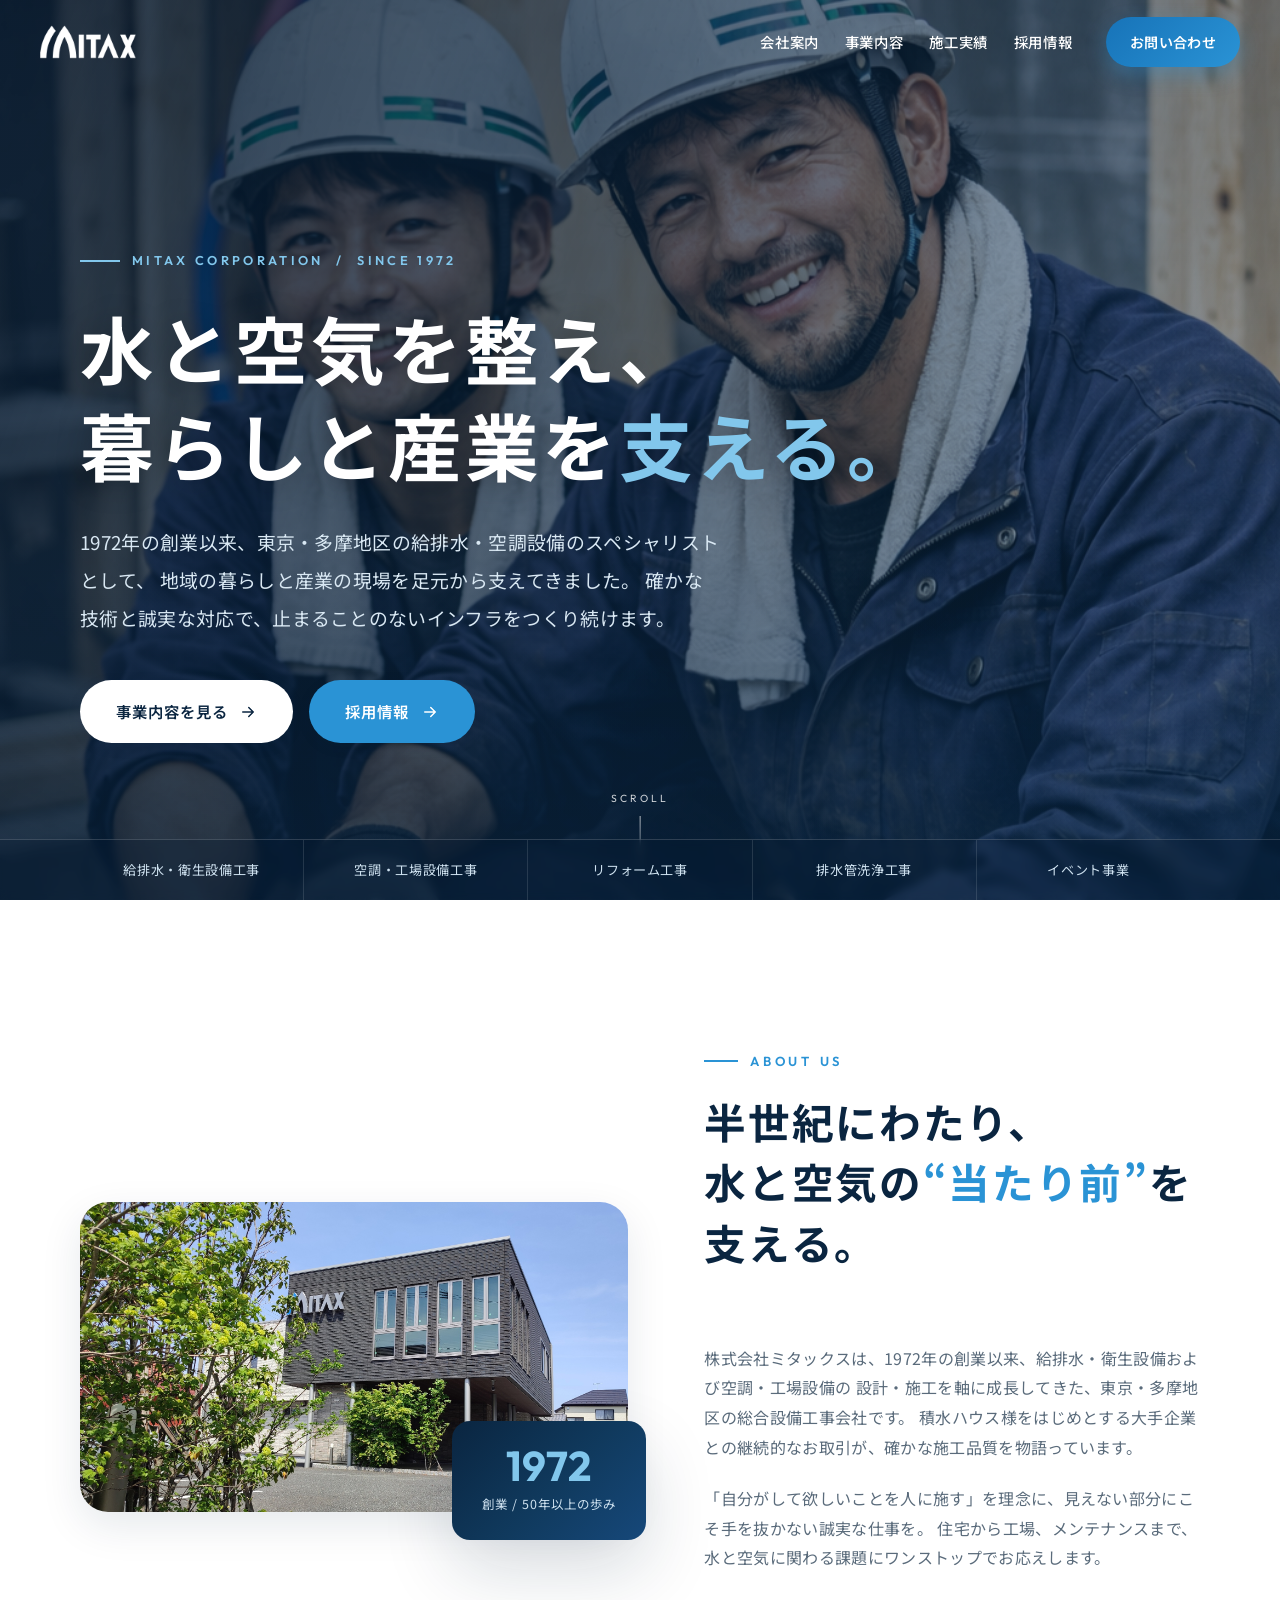
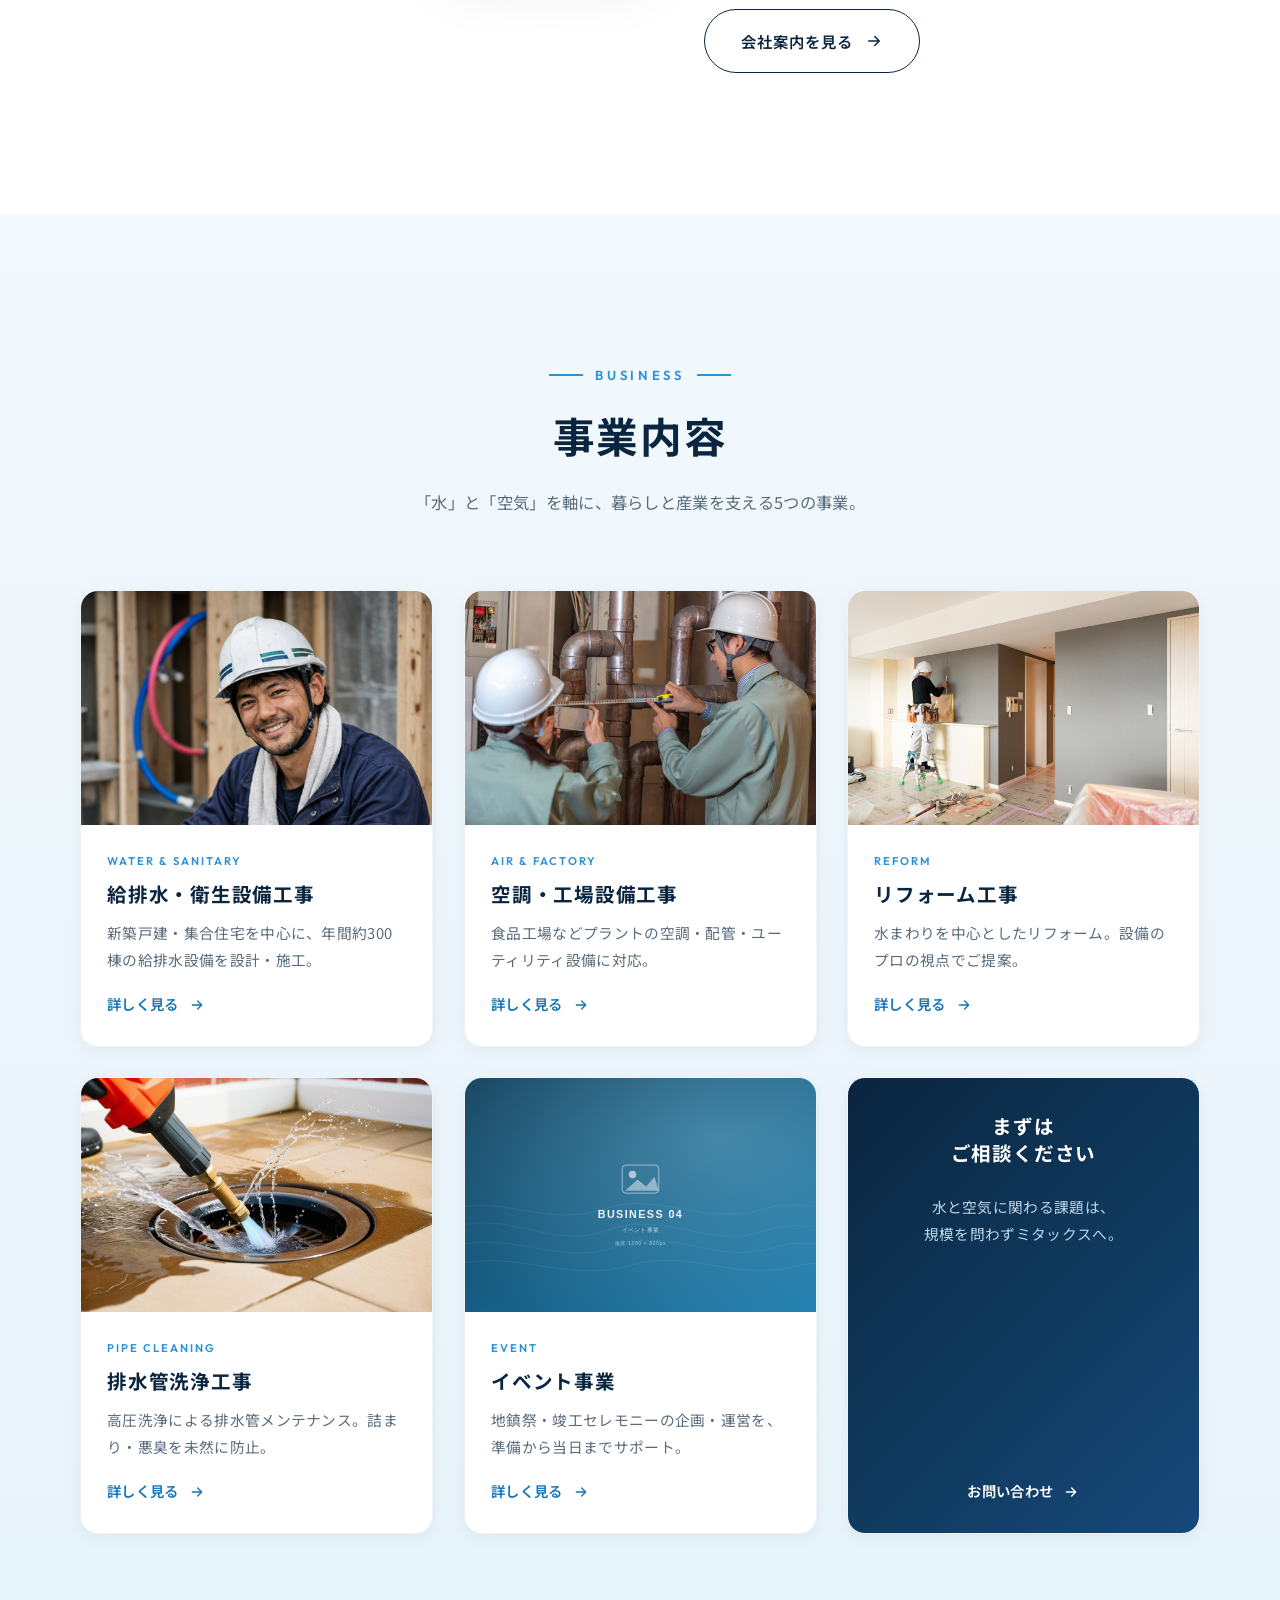
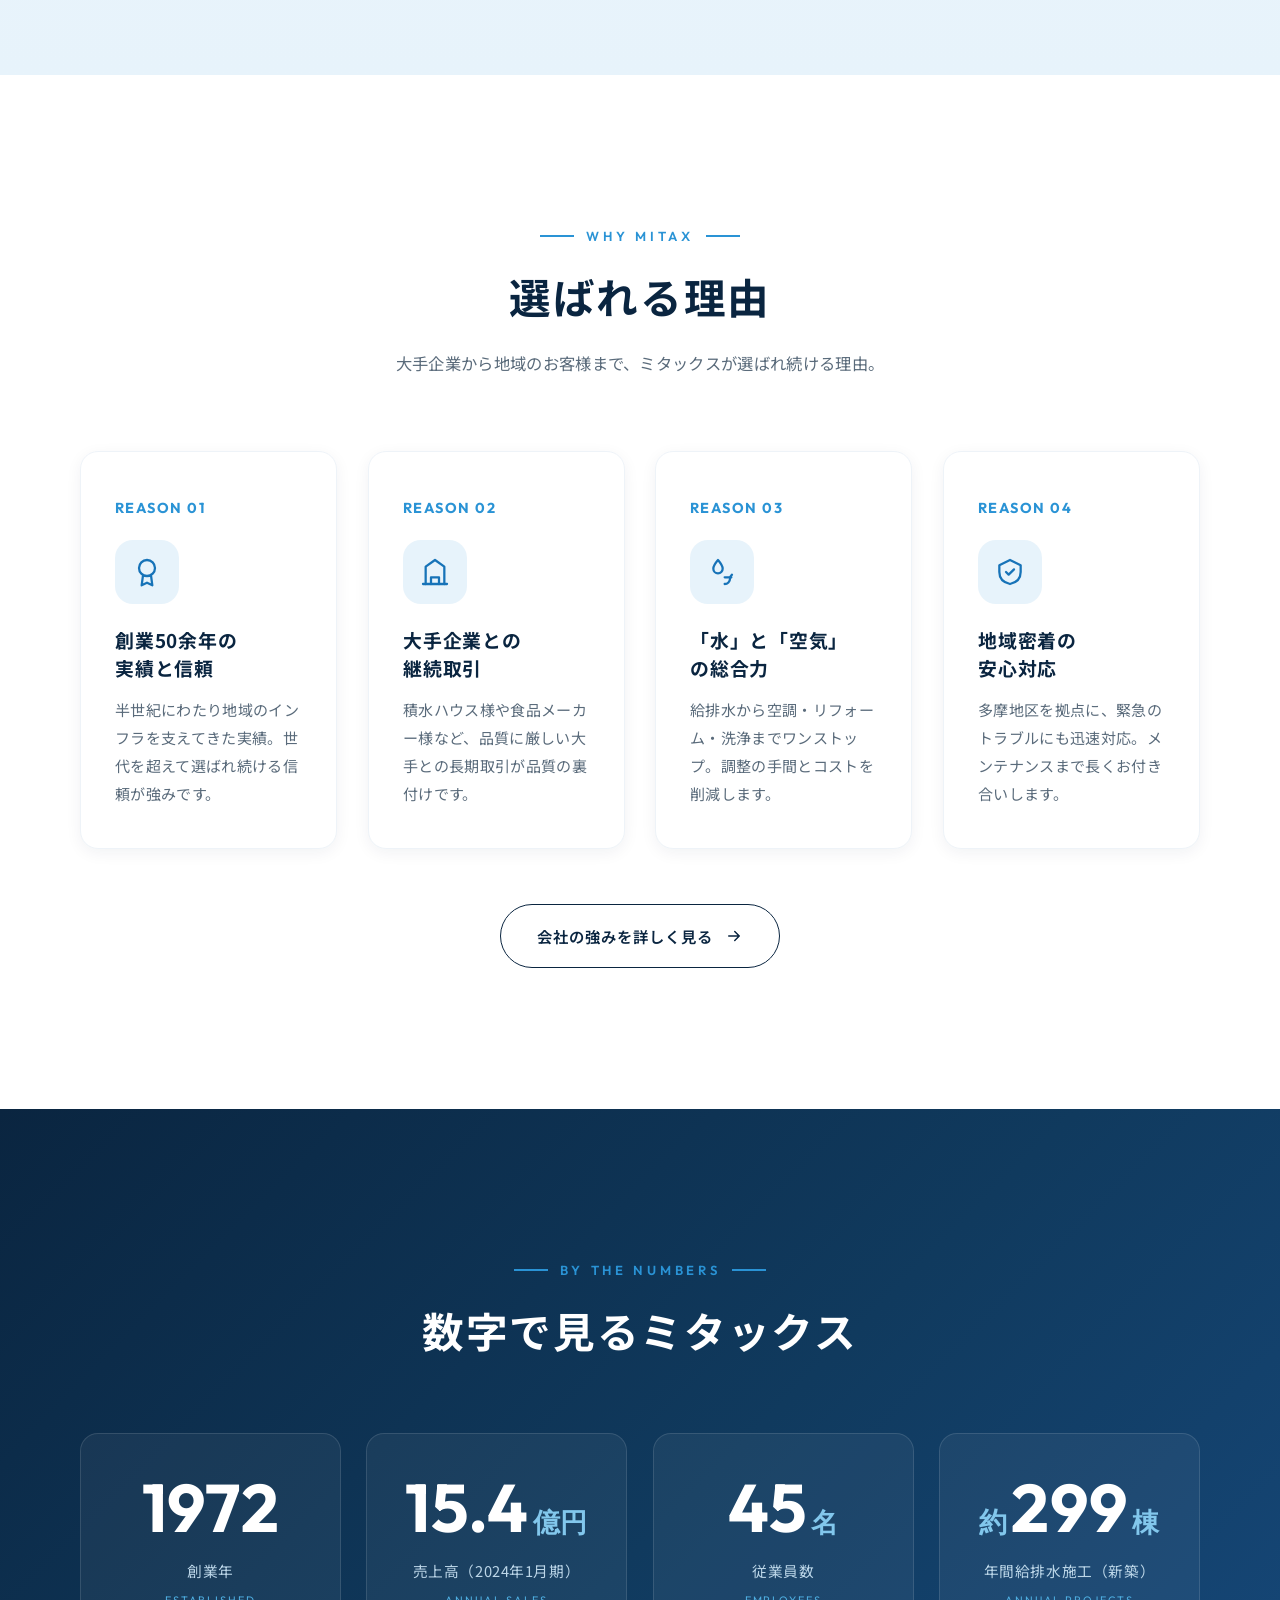
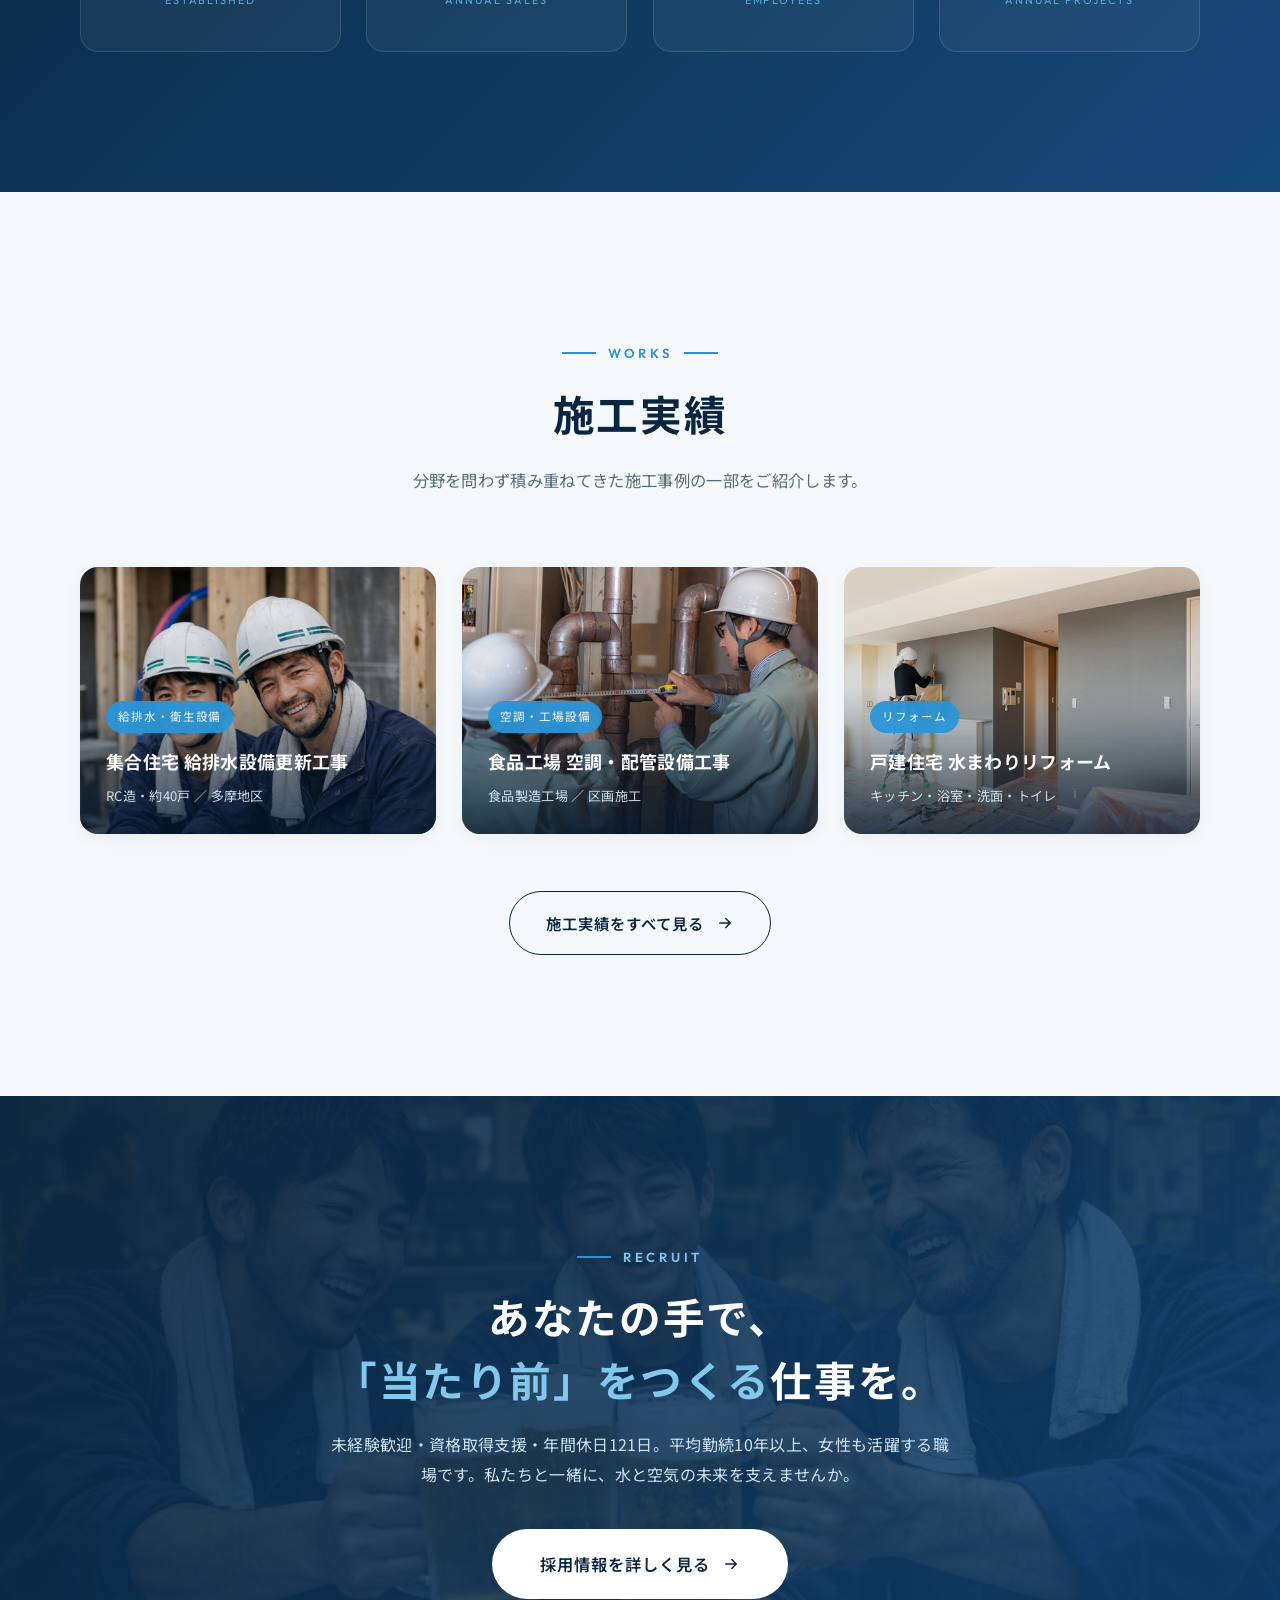
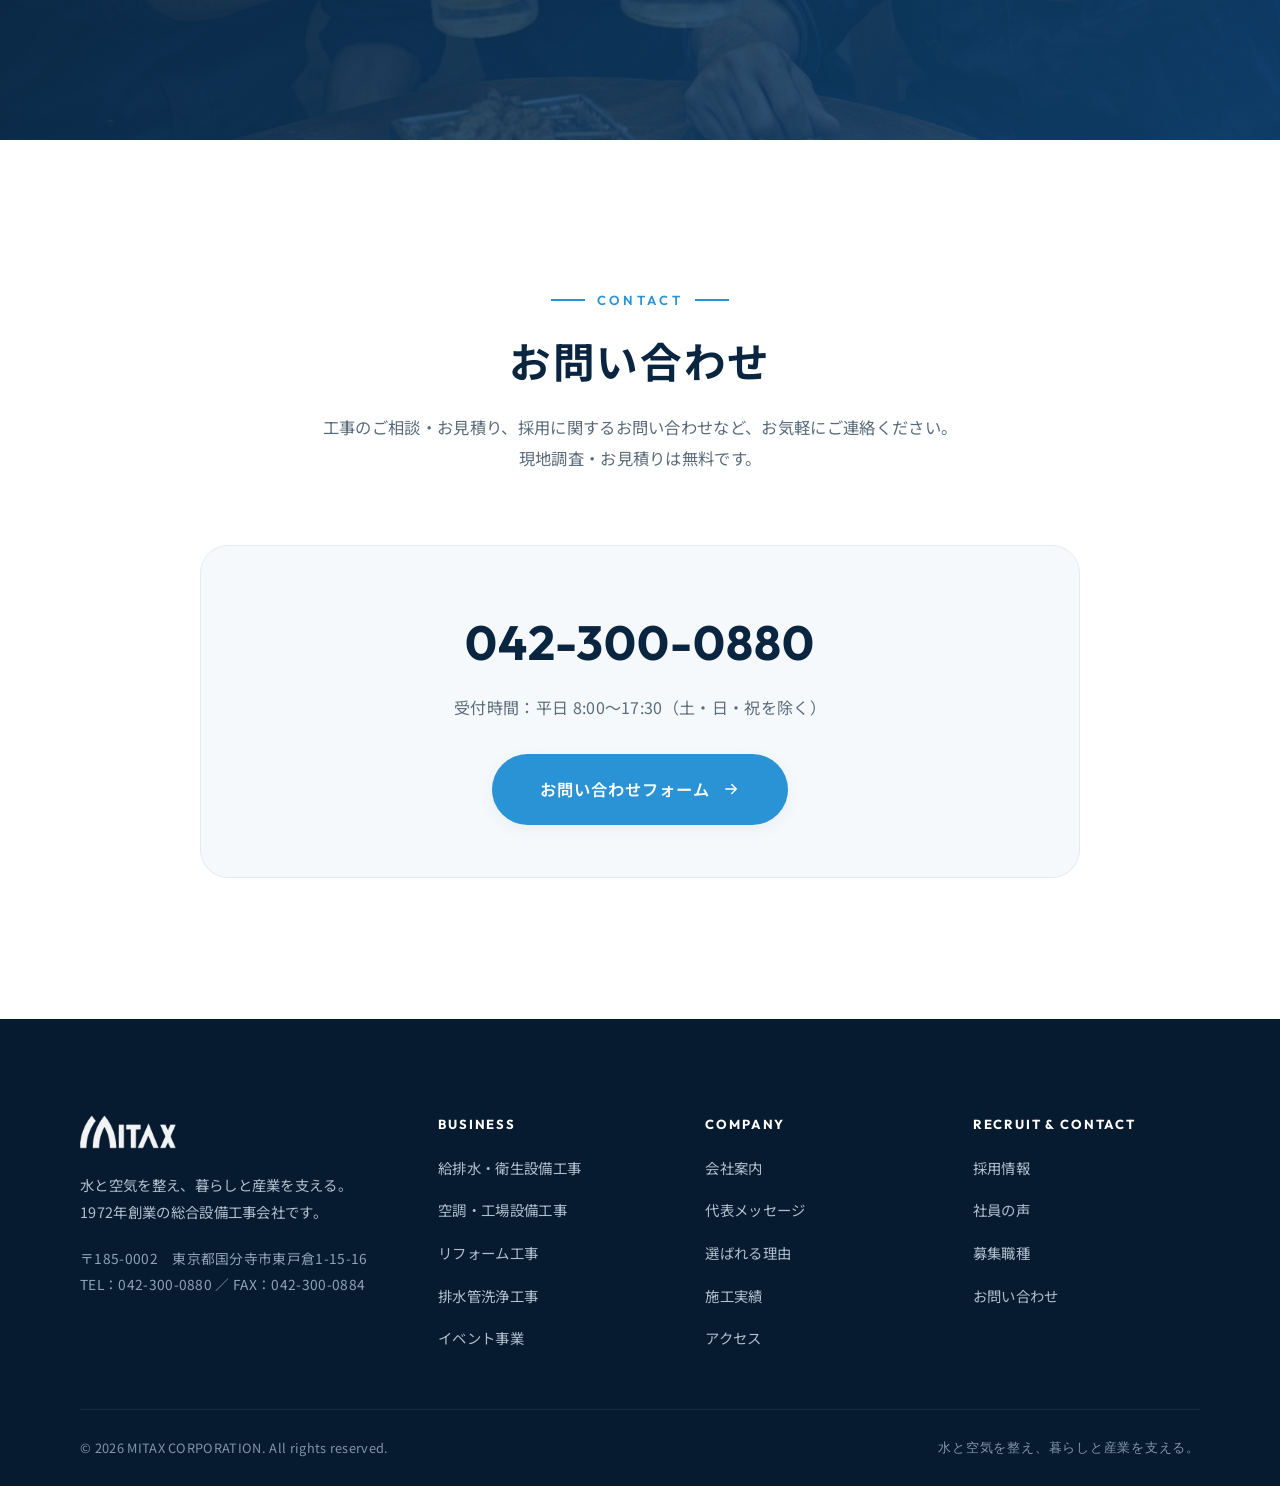
==== commit c7d0e1bc: "実写真を選定・配置（TOP/事業/実績/採用/会社案内/お問い合わせ） - 実写真9点を反映：職人(給排水)・社屋・排水管洗浄・代表(三谷社長)・配管/リフォーム・社風 等 - 縦写真の顔切れ防止・代" ====
--- a/index.html
+++ b/index.html
@@ -9,7 +9,7 @@
 <meta property="og:type" content="website">
 <meta property="og:title" content="株式会社ミタックス｜水と空気を整え、暮らしと産業を支える。">
 <meta property="og:description" content="1972年創業・東京都国分寺市の総合設備工事会社。給排水・空調・リフォーム・排水管洗浄・イベント事業で、暮らしと産業を支えます。">
-<meta property="og:image" content="assets/images/hero.svg">
+<meta property="og:image" content="assets/images/worker-team.png">
 <link rel="icon" href="assets/images/favicon.svg" type="image/svg+xml">
 <link rel="preconnect" href="https://fonts.googleapis.com">
 <link rel="preconnect" href="https://fonts.gstatic.com" crossorigin>
@@ -38,7 +38,7 @@
 
 <!-- ヒーロー -->
 <section class="hero" id="top">
-  <div class="hero__bg"><img src="assets/images/hero.svg" alt=""></div>
+  <div class="hero__bg"><img src="assets/images/worker-team.png" alt=""></div>
   <div class="hero__inner">
     <div class="container">
       <div class="hero__copy">
@@ -80,7 +80,7 @@
   <div class="container">
     <div class="about-grid">
       <div class="about-figure reveal-left">
-        <img src="assets/images/about.svg" alt="ミタックスの施工チーム">
+        <img src="assets/images/office.jpg" alt="ミタックスの施工チーム">
         <div class="about-figure__badge"><div class="num">1972</div><div class="label">創業 / 50年以上の歩み</div></div>
       </div>
       <div class="about-body reveal-right">
@@ -117,19 +117,19 @@
     </div>
     <div class="grid grid--3">
       <a href="business.html#suido" class="nav-card reveal d1">
-        <div class="nav-card__media"><img src="assets/images/biz-1.svg" alt="給排水・衛生設備工事"></div>
+        <div class="nav-card__media"><img src="assets/images/worker-suido.png" alt="給排水・衛生設備工事"></div>
         <div class="nav-card__body"><span class="nav-card__en">Water &amp; Sanitary</span><h3 class="nav-card__title">給排水・衛生設備工事</h3><p class="nav-card__text">新築戸建・集合住宅を中心に、年間約300棟の給排水設備を設計・施工。</p><span class="nav-card__more">詳しく見る<svg width="16" height="16" viewBox="0 0 24 24" fill="none" stroke="currentColor" stroke-width="2" stroke-linecap="round" stroke-linejoin="round"><path d="M5 12h14M13 6l6 6-6 6"/></svg></span></div>
       </a>
       <a href="business.html#kucho" class="nav-card reveal d2">
-        <div class="nav-card__media"><img src="assets/images/biz-2.svg" alt="空調・工場設備工事"></div>
+        <div class="nav-card__media"><img src="assets/images/piping.jpg" alt="空調・工場設備工事"></div>
         <div class="nav-card__body"><span class="nav-card__en">Air &amp; Factory</span><h3 class="nav-card__title">空調・工場設備工事</h3><p class="nav-card__text">食品工場などプラントの空調・配管・ユーティリティ設備に対応。</p><span class="nav-card__more">詳しく見る<svg width="16" height="16" viewBox="0 0 24 24" fill="none" stroke="currentColor" stroke-width="2" stroke-linecap="round" stroke-linejoin="round"><path d="M5 12h14M13 6l6 6-6 6"/></svg></span></div>
       </a>
       <a href="business.html#reform" class="nav-card reveal d3">
-        <div class="nav-card__media"><img src="assets/images/biz-3.svg" alt="リフォーム工事"></div>
+        <div class="nav-card__media"><img src="assets/images/reform.jpg" alt="リフォーム工事"></div>
         <div class="nav-card__body"><span class="nav-card__en">Reform</span><h3 class="nav-card__title">リフォーム工事</h3><p class="nav-card__text">水まわりを中心としたリフォーム。設備のプロの視点でご提案。</p><span class="nav-card__more">詳しく見る<svg width="16" height="16" viewBox="0 0 24 24" fill="none" stroke="currentColor" stroke-width="2" stroke-linecap="round" stroke-linejoin="round"><path d="M5 12h14M13 6l6 6-6 6"/></svg></span></div>
       </a>
       <a href="business.html#senjo" class="nav-card reveal d1">
-        <div class="nav-card__media"><img src="assets/images/biz-5.svg" alt="排水管洗浄工事"></div>
+        <div class="nav-card__media"><img src="assets/images/drain-cleaning.jpg" alt="排水管洗浄工事"></div>
         <div class="nav-card__body"><span class="nav-card__en">Pipe Cleaning</span><h3 class="nav-card__title">排水管洗浄工事</h3><p class="nav-card__text">高圧洗浄による排水管メンテナンス。詰まり・悪臭を未然に防止。</p><span class="nav-card__more">詳しく見る<svg width="16" height="16" viewBox="0 0 24 24" fill="none" stroke="currentColor" stroke-width="2" stroke-linecap="round" stroke-linejoin="round"><path d="M5 12h14M13 6l6 6-6 6"/></svg></span></div>
       </a>
       <a href="business.html#event" class="nav-card reveal d2">
@@ -190,9 +190,9 @@
       <p class="sec-head__lead">分野を問わず積み重ねてきた施工事例の一部をご紹介します。</p>
     </div>
     <div class="works-grid">
-      <a href="works.html" class="work reveal d1"><img src="assets/images/work-1.svg" alt="集合住宅 給排水設備更新工事"><div class="work__overlay"><span class="work__cat">給排水・衛生設備</span><span class="work__title">集合住宅 給排水設備更新工事</span><span class="work__meta">RC造・約40戸 ／ 多摩地区</span></div></a>
-      <a href="works.html" class="work reveal d2"><img src="assets/images/work-2.svg" alt="食品工場 空調・配管設備工事"><div class="work__overlay"><span class="work__cat">空調・工場設備</span><span class="work__title">食品工場 空調・配管設備工事</span><span class="work__meta">食品製造工場 ／ 区画施工</span></div></a>
-      <a href="works.html" class="work reveal d3"><img src="assets/images/work-3.svg" alt="戸建住宅 水まわりリフォーム"><div class="work__overlay"><span class="work__cat">リフォーム</span><span class="work__title">戸建住宅 水まわりリフォーム</span><span class="work__meta">キッチン・浴室・洗面・トイレ</span></div></a>
+      <a href="works.html" class="work reveal d1"><img src="assets/images/worker-team.png" alt="集合住宅 給排水設備更新工事"><div class="work__overlay"><span class="work__cat">給排水・衛生設備</span><span class="work__title">集合住宅 給排水設備更新工事</span><span class="work__meta">RC造・約40戸 ／ 多摩地区</span></div></a>
+      <a href="works.html" class="work reveal d2"><img src="assets/images/piping.jpg" alt="食品工場 空調・配管設備工事"><div class="work__overlay"><span class="work__cat">空調・工場設備</span><span class="work__title">食品工場 空調・配管設備工事</span><span class="work__meta">食品製造工場 ／ 区画施工</span></div></a>
+      <a href="works.html" class="work reveal d3"><img src="assets/images/reform.jpg" alt="戸建住宅 水まわりリフォーム"><div class="work__overlay"><span class="work__cat">リフォーム</span><span class="work__title">戸建住宅 水まわりリフォーム</span><span class="work__meta">キッチン・浴室・洗面・トイレ</span></div></a>
     </div>
     <div class="btn-row btn-row--center mt-l reveal"><a href="works.html" class="btn btn--ghost">施工実績をすべて見る<svg class="arrow" width="18" height="18" viewBox="0 0 24 24" fill="none" stroke="currentColor" stroke-width="2" stroke-linecap="round" stroke-linejoin="round"><path d="M5 12h14M13 6l6 6-6 6"/></svg></a></div>
   </div>
@@ -200,7 +200,7 @@
 
 <!-- 採用 CTA -->
 <section class="section cta-band">
-  <div class="cta-band__bg"><img src="assets/images/recruit-life.svg" alt=""></div>
+  <div class="cta-band__bg"><img src="assets/images/staff-offwork.png" alt=""></div>
   <div class="container">
     <div class="reveal">
       <span class="sec-head__en" style="justify-content:center; color:var(--blue-300);">Recruit</span>
--- a/css/style.css
+++ b/css/style.css
@@ -1290,6 +1290,24 @@
 @media (max-width: 768px) { .subnav__grid { grid-template-columns: 1fr; } }
 
 /* -------------------------------------------------------------
+   20-d. 写真の表示位置調整（実写真の顔切れ防止）
+   ------------------------------------------------------------- */
+/* 縦写真をカード(横長)に入れても顔が見えるよう上寄せ */
+.nav-card__media img,
+.biz-card__media img,
+.wcard__media img,
+.work img,
+.svc__media img { object-position: center top; }
+/* ヒーロー／ページ上部は人物の顔が見える位置に（暗いオーバーレイ込み） */
+.hero__bg img,
+.page-hero__bg img { object-position: center 22%; }
+/* 社員ポートレート枠 */
+.interview__media img,
+.iv__media img { object-position: center 18%; }
+/* 代表メッセージ写真（横写真を縦枠にトリミング） */
+.message-figure img { aspect-ratio: 4 / 5; object-fit: cover; object-position: center 28%; width: 100%; }
+
+/* -------------------------------------------------------------
    21. アクセシビリティ（モーション軽減）
    ------------------------------------------------------------- */
 @media (prefers-reduced-motion: reduce) {
